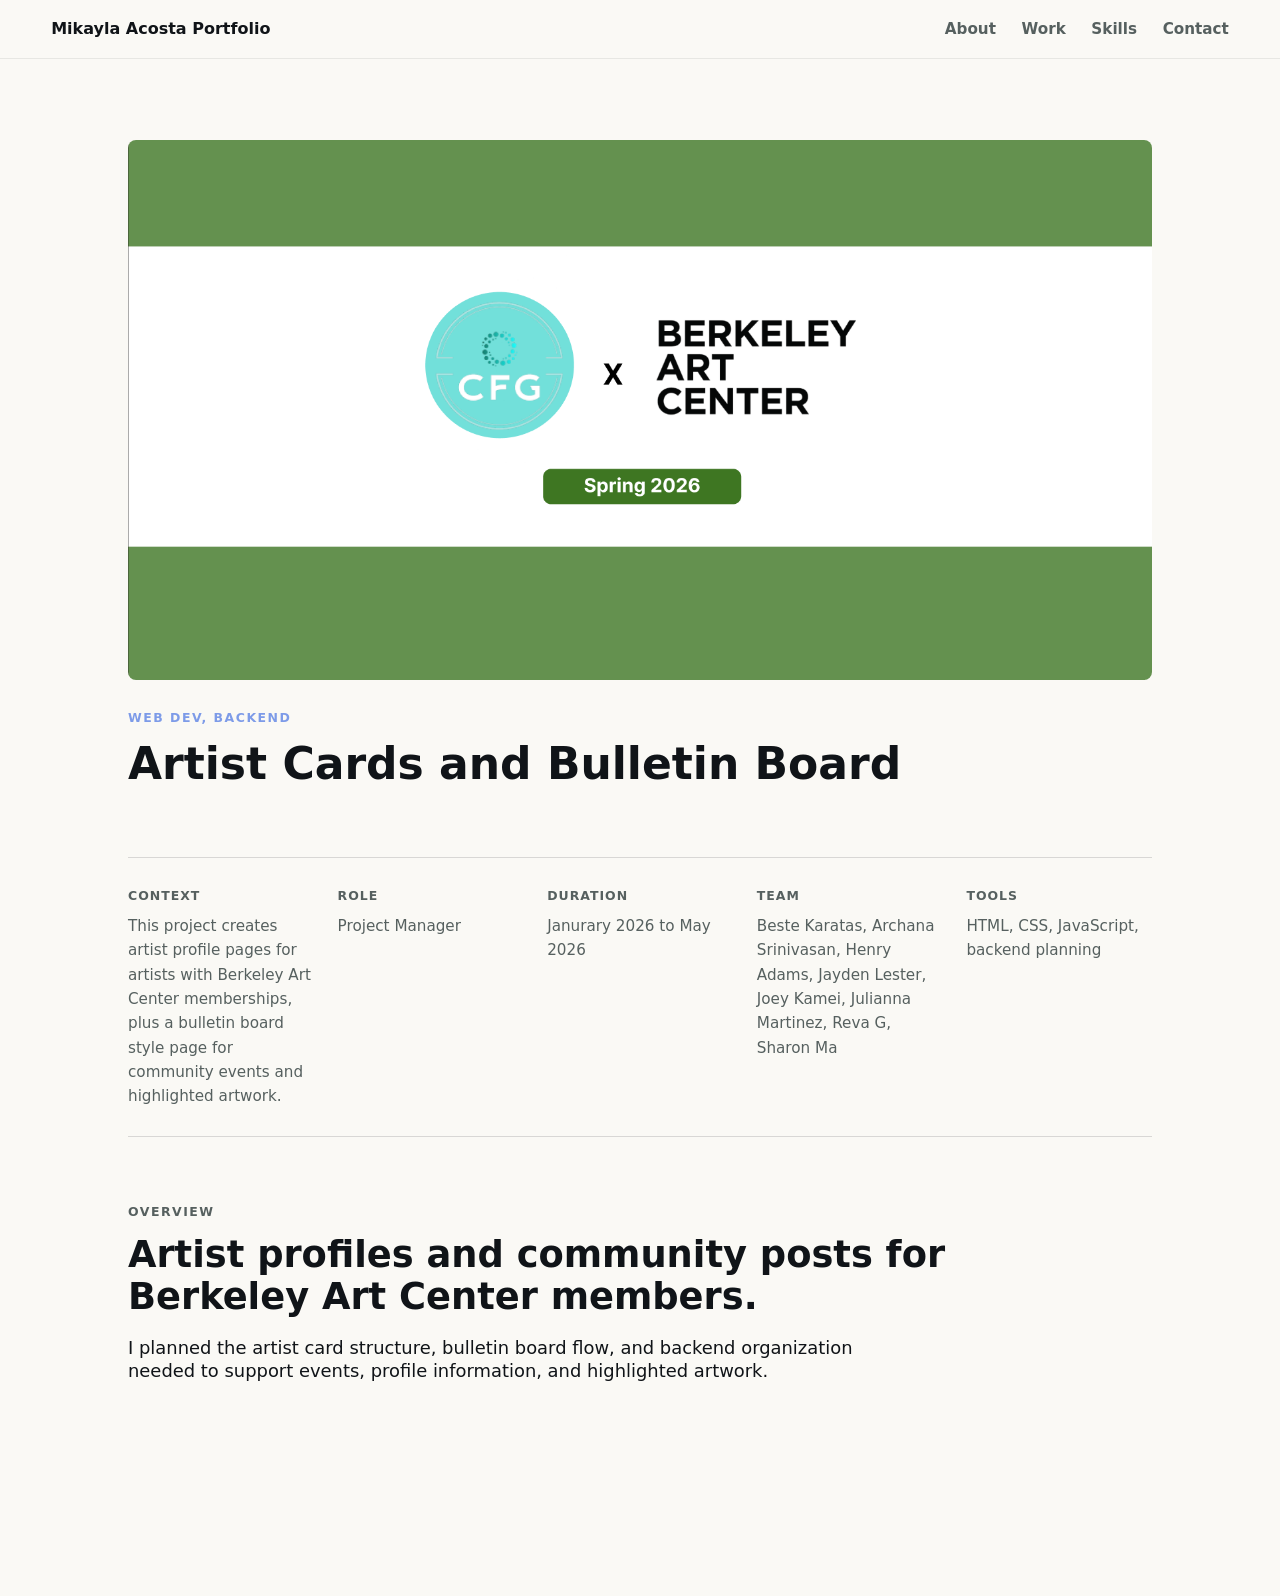
==== projects/community-archive.html @ c9f0ad95 "Update portfolio site content and interactions" ====
<!doctype html>
<html lang="en">
  <head>
    <meta charset="UTF-8" />
    <meta name="viewport" content="width=device-width, initial-scale=1.0" />
    <title>Artist Cards and Bulletin Board | Mikayla Acosta</title>
    <link rel="stylesheet" href="../styles.css" />
  </head>
  <body>
    <header class="site-header" data-header>
      <a class="brand" href="../index.html#top">Mikayla Acosta Portfolio</a>
      <nav class="nav-links" aria-label="Primary navigation">
        <a href="../index.html#about">About</a>
        <a href="../index.html#work">Work</a>
        <a href="../index.html#skills">Skills</a>
        <a href="../index.html#contact">Contact</a>
      </nav>
    </header>

    <main class="case-study-page">
      <section class="case-hero" id="overview">
        <img
          class="case-hero-image"
          src="../assets/berkeley-art-center-cover.png"
          alt="CFG and Berkeley Art Center project cover"
        />
        <p class="eyebrow">Web Dev, Backend</p>
        <h1>Artist Cards and Bulletin Board</h1>
      </section>

      <section class="case-meta" aria-label="Project details">
        <div>
          <p class="case-label">Context</p>
          <p>
            This project creates artist profile pages for artists with Berkeley Art Center
            memberships, plus a bulletin board style page for community events and highlighted
            artwork.
          </p>
        </div>
        <div>
          <p class="case-label">Role</p>
          <p>Project Manager</p>
        </div>
        <div>
          <p class="case-label">Duration</p>
          <p>Janurary 2026 to May 2026</p>
        </div>
        <div>
          <p class="case-label">Team</p>
          <p>
            Beste Karatas, Archana Srinivasan, Henry Adams, Jayden Lester, Joey Kamei, Julianna
            Martinez, Reva G, Sharon Ma
          </p>
        </div>
        <div>
          <p class="case-label">Tools</p>
          <p>HTML, CSS, JavaScript, backend planning</p>
        </div>
      </section>

      <section class="case-section">
        <p class="eyebrow">Overview</p>
        <h2>Artist profiles and community posts for Berkeley Art Center members.</h2>
        <p>
          I planned the artist card structure, bulletin board flow, and backend organization needed
          to support events, profile information, and highlighted artwork.
        </p>
      </section>

      <a class="back-link" href="../index.html#work">Back to projects</a>
    </main>

    <script src="../script.js"></script>
  </body>
</html>
---- styles.css ----
:root {
  --ink: #101418;
  --paper: #faf9f5;
  --white: #ffffff;
  --mist: #e9ece7;
  --teal: #6f8fd8;
  --coral: #7d9be8;
  --mustard: #f4d66d;
  --text-muted: #56605f;
  --media-radius: 8px;
  --shadow: 0 18px 48px rgba(16, 20, 24, 0.16);
}

* {
  box-sizing: border-box;
}

html {
  scroll-behavior: smooth;
}

body {
  margin: 0;
  background: var(--paper);
  color: var(--ink);
  font-family:
    Inter, ui-sans-serif, system-ui, -apple-system, BlinkMacSystemFont, "Segoe UI", sans-serif;
  line-height: 1.6;
}

body.js-motion-enabled .scroll-reveal {
  opacity: 0;
  transform: translateY(34px);
  transition:
    opacity 520ms ease,
    transform 520ms ease;
  will-change: opacity, transform;
}

body.js-motion-enabled .scroll-reveal.is-visible {
  opacity: 1;
  transform: translateY(0);
}

@media (prefers-reduced-motion: reduce) {
  body.js-motion-enabled .scroll-reveal,
  body.js-motion-enabled .scroll-reveal.is-visible {
    opacity: 1;
    transform: none;
    transition: none;
  }
}

img {
  display: block;
  max-width: 100%;
}

a {
  color: inherit;
}

.site-header {
  align-items: center;
  background: rgba(250, 249, 245, 0.9);
  border-bottom: 1px solid rgba(16, 20, 24, 0.08);
  display: flex;
  gap: 24px;
  justify-content: space-between;
  left: 0;
  padding: 16px clamp(18px, 4vw, 56px);
  position: fixed;
  right: 0;
  top: 0;
  transition:
    box-shadow 160ms ease,
    background 160ms ease;
  z-index: 10;
}

.site-header.is-scrolled {
  background: rgba(250, 249, 245, 0.98);
  box-shadow: 0 8px 24px rgba(16, 20, 24, 0.08);
}

.brand {
  font-size: 1rem;
  font-weight: 800;
  letter-spacing: 0;
  text-decoration: none;
}

.nav-links {
  display: flex;
  flex-wrap: wrap;
  gap: clamp(12px, 2vw, 28px);
  justify-content: flex-end;
}

.nav-links a {
  color: var(--text-muted);
  font-size: 0.95rem;
  font-weight: 700;
  text-decoration: none;
}

.nav-links a:hover,
.nav-links a:focus-visible {
  color: var(--teal);
}

.hero {
  align-items: center;
  color: var(--white);
  display: grid;
  min-height: 84vh;
  overflow: hidden;
  padding: 120px clamp(20px, 7vw, 96px) 72px;
  position: relative;
}

.hero-image,
.hero-scrim {
  inset: 0;
  position: absolute;
}

.hero-image {
  height: 100%;
  object-fit: cover;
  width: 100%;
}

.hero-scrim {
  background:
    linear-gradient(90deg, rgba(16, 20, 24, 0.82) 0%, rgba(16, 20, 24, 0.54) 48%, rgba(16, 20, 24, 0.18) 100%),
    rgba(111, 143, 216, 0.2);
}

.hero-content {
  max-width: 760px;
  position: relative;
  z-index: 1;
}

.eyebrow {
  color: var(--coral);
  font-size: 0.78rem;
  font-weight: 800;
  letter-spacing: 0.12em;
  margin: 0 0 12px;
  text-transform: uppercase;
}

.hero .eyebrow {
  color: #d9e5ff;
}

h1,
h2,
h3,
p {
  overflow-wrap: anywhere;
}

h1 {
  font-size: clamp(2.8rem, 8vw, 6.7rem);
  letter-spacing: 0;
  line-height: 0.95;
  margin: 0;
  max-width: 10ch;
}

h2 {
  font-size: clamp(2rem, 5vw, 4.25rem);
  letter-spacing: 0;
  line-height: 1;
  margin: 0;
}

.no-wrap {
  white-space: nowrap;
}

h3 {
  font-size: 1.35rem;
  line-height: 1.15;
  margin: 8px 0 10px;
}

.hero-copy {
  font-size: clamp(1.05rem, 2vw, 1.25rem);
  margin: 24px 0 0;
  max-width: 680px;
}

.hero-actions,
.contact-actions {
  align-items: flex-start;
  display: flex;
  flex-wrap: wrap;
  gap: 12px;
  margin-top: 28px;
}

.button {
  align-items: center;
  border: 2px solid transparent;
  border-radius: 8px;
  cursor: pointer;
  display: inline-flex;
  font: inherit;
  font-weight: 800;
  justify-content: center;
  min-height: 48px;
  padding: 12px 18px;
  text-decoration: none;
  transition:
    transform 160ms ease,
    border-color 160ms ease,
    background 160ms ease;
}

.button:hover,
.button:focus-visible {
  transform: translateY(-2px);
}

.button.primary {
  background: #b8d7ff;
  color: var(--ink);
}

.button.secondary {
  background: transparent;
  border-color: currentColor;
  color: inherit;
}

.band {
  background: var(--ink);
  color: var(--white);
}

.section,
.band {
  padding: clamp(64px, 10vw, 116px) clamp(20px, 5vw, 64px);
}

.section-inner {
  margin: 0 auto;
  max-width: 1180px;
}

.intro {
  padding-bottom: 34px;
  padding-top: 34px;
}

.intro-grid {
  align-items: center;
  display: grid;
  gap: 28px;
  grid-template-columns: 1.2fr 1fr;
}

.intro p {
  font-size: clamp(1.2rem, 2vw, 1.55rem);
  margin: 0;
}

.stat-row {
  display: grid;
  gap: 10px;
  grid-template-columns: repeat(3, minmax(0, 1fr));
}

.stat-row span {
  border-left: 4px solid #b8d7ff;
  color: rgba(255, 255, 255, 0.82);
  padding-left: 12px;
}

.stat-row strong {
  color: var(--white);
  display: block;
  font-size: 1.75rem;
  line-height: 1;
}

.section-heading {
  align-items: end;
  display: grid;
  gap: 24px;
  grid-template-columns: minmax(0, 0.8fr) minmax(0, 1.2fr);
  margin-bottom: clamp(56px, 7vw, 96px);
}

#work {
  padding-top: clamp(32px, 5vw, 64px);
}

#work .section-heading {
  margin-bottom: clamp(64px, 8vw, 110px);
}

.project-groups {
  display: grid;
  gap: clamp(38px, 6vw, 70px);
}

.project-category {
  display: grid;
  gap: 18px;
}

.category-title {
  border-left: 6px solid #b8d7ff;
  color: var(--ink);
  font-size: clamp(1.4rem, 3vw, 2rem);
  margin: 0;
  padding-left: 14px;
}

.project-grid {
  display: grid;
  gap: 22px;
  grid-template-columns: repeat(3, minmax(0, 1fr));
}

.current-project-grid {
  grid-template-columns: repeat(2, minmax(0, 1fr));
  max-width: 780px;
}

.project-card {
  color: inherit;
  display: block;
  min-height: 470px;
  min-width: 0;
  perspective: 1200px;
  text-decoration: none;
}

.project-card-inner {
  display: grid;
  height: 100%;
  min-height: 470px;
  position: relative;
  transform-style: preserve-3d;
  transition: transform 520ms ease;
}

.project-card:hover .project-card-inner,
.project-card:focus-visible .project-card-inner {
  transform: rotateY(180deg);
}

.project-card:focus-visible {
  outline: 3px solid var(--mustard);
  outline-offset: 5px;
}

.project-face {
  backface-visibility: hidden;
  background: var(--white);
  border: 1px solid rgba(16, 20, 24, 0.08);
  border-radius: 8px;
  box-shadow: var(--shadow);
  display: grid;
  inset: 0;
  overflow: hidden;
  position: absolute;
}

.project-front {
  grid-template-rows: 170px 1fr;
}

.project-back {
  align-content: center;
  background: linear-gradient(135deg, #ffffff 0%, #f8fbff 52%, #dcecff 100%);
  color: var(--ink);
  gap: 16px;
  padding: 24px;
  transform: rotateY(180deg);
}

.project-front img {
  height: 100%;
  object-fit: cover;
  width: 100%;
}

.project-front img.redo-card-image {
  object-position: center 34%;
}

.project-front img.berkeley-card-image {
  object-position: center 36%;
}

.project-media-placeholder {
  align-items: center;
  background:
    radial-gradient(circle at 58% 35%, rgba(255, 255, 255, 0.72) 0 32%, transparent 33%),
    linear-gradient(135deg, #edf2ff 0%, #f9fbff 66%, #fff7df 100%);
  color: #697184;
  display: flex;
  font-size: 0.8rem;
  font-weight: 900;
  justify-content: center;
  min-height: 170px;
  padding: 18px;
  text-align: center;
  text-transform: uppercase;
}

.project-body {
  display: flex;
  flex-direction: column;
  padding: 22px;
}

.project-type {
  color: var(--teal);
  font-size: 0.78rem;
  font-weight: 900;
  margin: 0;
  text-transform: uppercase;
}

.project-back .project-type {
  color: #7a86c7;
}

.project-title {
  display: block;
  font-size: 1.35rem;
  font-weight: 900;
  line-height: 1.15;
  margin: 8px 0 10px;
}

.project-summary {
  color: var(--text-muted);
  display: block;
  font-size: 1rem;
  line-height: 1.55;
}

.project-back .project-summary {
  color: #4e575f;
}

.project-hint {
  color: var(--coral);
  display: block;
  font-size: 0.95rem;
  font-weight: 900;
  margin-top: 8px;
}

.split-section {
  background: #edf3ef;
}

.split-section .eyebrow {
  color: #176b6a;
}

.split-grid,
.about-grid,
.contact-grid {
  align-items: center;
  display: grid;
  gap: clamp(30px, 6vw, 80px);
  grid-template-columns: minmax(0, 1fr) minmax(0, 1fr);
}

.split-grid p,
.about-grid p,
.contact-grid p {
  color: var(--text-muted);
  font-size: 1.08rem;
  margin: 22px 0 0;
}

.skill-list {
  display: grid;
  gap: 12px;
  list-style: none;
  margin: 0;
  padding: 0;
}

.skill-list li {
  background: var(--white);
  border-left: 6px solid #176b6a;
  border-radius: 8px;
  font-weight: 800;
  padding: 18px 20px;
}

.about-section {
  background: var(--paper);
}

.about-grid img {
  aspect-ratio: 4 / 5;
  border-radius: 8px;
  box-shadow: var(--shadow);
  height: auto;
  object-fit: cover;
  object-position: 44% center;
  width: 100%;
}

.contact .eyebrow {
  color: #17467b;
}

.project-page {
  padding: 130px clamp(20px, 5vw, 64px) 72px;
}

.case-study-page {
  background: var(--paper);
  padding: 86px clamp(56px, 10vw, 190px) 72px;
}

.project-hero-detail,
.project-detail-grid,
.back-link,
.case-hero,
.case-meta,
.case-section,
.case-callout,
.case-image-section,
.case-slide {
  margin-left: auto;
  margin-right: auto;
  max-width: 1500px;
}

.case-hero {
  padding: clamp(26px, 5vw, 54px) 0 clamp(34px, 6vw, 70px);
}

.case-hero img,
.case-image-section img {
  border-radius: var(--media-radius);
  margin-bottom: 28px;
  width: 100%;
}

.case-hero-image {
  height: min(52vw, 540px);
  max-height: calc(100vh - 260px);
  object-fit: cover;
}

.media-placeholder {
  align-items: center;
  background:
    radial-gradient(circle at 62% 35%, rgba(255, 255, 255, 0.78) 0 28%, transparent 29%),
    linear-gradient(135deg, #edf2ff 0%, #f8faff 68%, #fff7df 100%);
  border: 1px dashed #aab2ca;
  color: #697184;
  display: flex;
  justify-content: center;
  min-height: 280px;
  padding: 28px;
  text-align: center;
}

.media-placeholder span {
  background: rgba(255, 255, 255, 0.72);
  border: 1px solid rgba(16, 20, 24, 0.08);
  border-radius: 8px;
  font-weight: 900;
  padding: 12px 16px;
}

.media-frame {
  align-items: center;
  border-radius: var(--media-radius);
  display: flex;
  justify-content: center;
  margin: 0;
  overflow: hidden;
  padding: 0;
}

.media-frame img,
.media-frame video {
  border-radius: inherit;
  display: block;
  height: auto;
  max-height: 100%;
  object-fit: contain;
  width: 100%;
}

.demo-video-frame {
  padding-bottom: 0;
}

.demo-video-frame video {
  height: auto;
  max-height: 100%;
  object-fit: contain;
  object-position: center top;
  transform: none;
}

.hero-placeholder {
  min-height: clamp(320px, 48vw, 560px);
}

.wide-placeholder {
  min-height: clamp(260px, 36vw, 430px);
}

.small-placeholder {
  min-height: 210px;
}

.case-hero h1 {
  color: var(--ink);
  font-family:
    Inter, ui-sans-serif, system-ui, -apple-system, BlinkMacSystemFont, "Segoe UI", sans-serif;
  font-size: 2.75rem;
  font-weight: 800;
  line-height: 1.08;
  max-width: 900px;
}

.case-meta {
  border-bottom: 1px solid rgba(16, 20, 24, 0.14);
  border-top: 1px solid rgba(16, 20, 24, 0.14);
  display: grid;
  gap: 24px;
  grid-template-columns: repeat(5, minmax(0, 1fr));
  padding: 28px 0;
}

.case-label {
  color: var(--text-muted);
  font-size: 0.78rem;
  font-weight: 900;
  letter-spacing: 0.08em;
  margin: 0 0 8px;
  text-transform: uppercase;
}

.case-meta p:last-child,
.case-section p,
.case-callout h2,
.case-grid p,
.solution-grid p,
.insight-list p {
  color: var(--text-muted);
}

.case-meta p:last-child {
  font-size: 0.95rem;
  margin: 0;
}

.case-section,
.case-callout,
.case-image-section,
.case-slide {
  padding: clamp(34px, 5vw, 70px) 0;
}

.case-section h2,
.case-callout h2,
.case-slide h2 {
  font-family:
    Inter, ui-sans-serif, system-ui, -apple-system, BlinkMacSystemFont, "Segoe UI", sans-serif;
  font-size: 2.3rem;
  font-weight: 800;
  letter-spacing: 0;
  line-height: 1.14;
  max-width: 820px;
}

.case-section > p:not(.eyebrow),
.case-slide p:not(.eyebrow):not(.case-label) {
  color: var(--ink);
  font-size: 1.12rem;
  line-height: 1.3;
  max-width: 760px;
}

.reality-section,
.reality-section h2,
.reality-section p {
  text-align: right;
}

.reality-section h2,
.reality-section > p {
  margin-left: auto;
  margin-right: 0;
}

.project-overview-section,
.project-overview-section h2,
.project-overview-section p {
  text-align: right;
}

.project-overview-section h2,
.project-overview-section > p {
  margin-left: auto;
  margin-right: 0;
}

.case-callout {
  background: #edf3ef;
  margin-top: clamp(54px, 8vw, 96px);
  max-width: none;
  padding: clamp(44px, 7vw, 76px) clamp(20px, 6vw, 92px);
}

.case-callout .case-label,
.case-callout h2 {
  margin-left: auto;
  margin-right: auto;
  max-width: 1100px;
}

.case-slide > .eyebrow,
.case-slide > .case-label,
.split-slide .eyebrow,
.centered-slide .eyebrow,
.media-slide .eyebrow,
.research-slide .eyebrow,
.synthesis-slide .eyebrow,
.takeaway-slide .eyebrow {
  color: #969194;
  font-size: 0.95rem;
  letter-spacing: 0.03em;
  margin-bottom: clamp(20px, 3vw, 44px);
}

.matched-section-label > .eyebrow,
.matched-section-label .prototype-flow-copy > .eyebrow {
  color: #969194;
  font-size: 0.95rem;
  letter-spacing: 0.03em;
  margin-bottom: clamp(20px, 3vw, 44px);
}

.split-slide {
  align-items: center;
  display: grid;
  gap: clamp(28px, 5vw, 78px);
  grid-template-columns: minmax(280px, 0.9fr) minmax(420px, 1.4fr);
  min-height: min(760px, calc(100vh - 88px));
}

.split-slide.image-left {
  grid-template-columns: minmax(420px, 1.35fr) minmax(280px, 0.95fr);
}

.project-scope-slide {
  align-items: center;
}

.company-background-slide {
  align-items: start;
}

.company-background-slide .slide-copy,
.company-background-slide .zocdoc-background-media {
  align-self: start;
}

.zocdoc-background-media {
  margin: 0;
  width: 100%;
}

.zocdoc-background-media img {
  border-radius: var(--media-radius);
  display: block;
  width: 100%;
}

.scope-image-stack {
  display: grid;
  gap: clamp(14px, 2vw, 22px);
  width: 100%;
}

.scope-image-stack img {
  border-radius: var(--media-radius);
  box-shadow: 0 14px 34px rgba(16, 20, 24, 0.08);
  display: block;
  width: 100%;
}

.why-students-section {
  min-height: min(680px, calc(100vh - 88px));
}

.why-students-section .eyebrow {
  margin-bottom: clamp(10px, 1.5vw, 16px);
}

.why-students-section h2 {
  font-size: clamp(2.3rem, 5vw, 4rem);
  max-width: none;
}

.why-grid {
  display: grid;
  gap: clamp(54px, 8vw, 112px) clamp(48px, 8vw, 126px);
  grid-template-columns: repeat(2, minmax(0, 1fr));
  margin-top: clamp(44px, 7vw, 88px);
}

.why-grid article {
  padding-left: 34px;
  position: relative;
}

.why-grid article::before {
  background: #ffe865;
  border-radius: 3px;
  content: "";
  height: 16px;
  left: 0;
  position: absolute;
  top: 4px;
  width: 16px;
}

.why-grid h3 {
  font-size: clamp(1.35rem, 2.4vw, 2rem);
  line-height: 1.1;
  margin: 0 0 8px;
}

.why-grid p {
  color: var(--ink);
  font-size: clamp(1rem, 1.6vw, 1.25rem);
  line-height: 1.32;
  margin: 0;
}

.approach-section {
  min-height: min(600px, calc(100vh - 88px));
}

.approach-section .eyebrow {
  margin-bottom: clamp(10px, 1.5vw, 16px);
}

.approach-section h2 {
  font-size: clamp(2.3rem, 5vw, 4rem);
  max-width: none;
}

.user-interviews-slide {
  align-items: center;
}

.affinity-mapping-slide {
  align-items: center;
  display: grid;
  gap: clamp(28px, 5vw, 64px);
  grid-template-columns: minmax(420px, 1.35fr) minmax(280px, 0.95fr);
  min-height: auto;
}

.affinity-mapping-slide .slide-copy {
  max-width: none;
  padding-top: 0;
  text-align: left;
}

.affinity-mapping-slide .slide-copy .eyebrow {
  color: #969194;
  font-size: 0.95rem;
  letter-spacing: 0.03em;
  margin-bottom: clamp(18px, 2.8vw, 36px);
}

.affinity-mapping-slide .slide-copy h2 {
  margin-bottom: clamp(18px, 2.5vw, 32px);
}

.affinity-caption {
  color: var(--ink);
  font-size: clamp(1.05rem, 1.9vw, 1.45rem);
  line-height: 1.38;
  margin: 0;
  max-width: 32rem;
  text-align: left;
}

.case-bullets {
  color: var(--ink);
  font-size: clamp(1rem, 1.8vw, 1.22rem);
  line-height: 1.35;
  margin: 12px 0 0;
  padding-left: 22px;
}

.interview-notes-media,
.affinity-map-media {
  margin: 0;
  width: 100%;
}

.interview-notes-media img,
.affinity-map-media img {
  border-radius: var(--media-radius);
  box-shadow: 0 18px 46px rgba(16, 20, 24, 0.08);
  display: block;
  width: 100%;
}

.journey-map-caption {
  color: var(--muted);
  font-size: clamp(0.95rem, 1.35vw, 1.08rem);
  line-height: 1.45;
  margin: clamp(16px, 2.4vw, 28px) 0 0;
  max-width: 34rem;
  text-align: left;
}

.journey-map-slide {
  align-items: center;
}

.journey-map-media {
  margin: 0;
  width: 100%;
}

.journey-map-media img {
  border-radius: var(--media-radius);
  display: block;
  width: 100%;
}

.initial-takeaways-section {
  align-content: center;
  min-height: min(760px, calc(100vh - 88px));
}

.initial-takeaways-section .eyebrow {
  margin-bottom: clamp(10px, 1.6vw, 18px);
}

.initial-takeaways-section h2 {
  font-size: clamp(2.3rem, 5vw, 4rem);
  margin-bottom: clamp(36px, 6vw, 72px);
}

.numbered-takeaway-grid {
  display: grid;
  gap: 0;
  grid-template-columns: repeat(3, minmax(0, 1fr));
  width: 100%;
}

.numbered-takeaway-grid article {
  display: grid;
  gap: clamp(12px, 1.6vw, 18px);
  padding: clamp(20px, 3vw, 36px) clamp(22px, 4vw, 50px);
  position: relative;
}

.numbered-takeaway-grid article::before {
  background: #ffe865;
  content: "";
  height: 100%;
  left: 0;
  position: absolute;
  top: 0;
  width: 3px;
}

.numbered-takeaway-grid article:last-child::after {
  background: #ffe865;
  content: "";
  height: 100%;
  position: absolute;
  right: 0;
  top: 0;
  width: 3px;
}

.takeaway-number {
  color: var(--ink);
  font-size: clamp(3.8rem, 8vw, 7rem);
  font-weight: 800;
  line-height: 1;
  margin: 0;
}

.numbered-takeaway-grid h3 {
  font-size: clamp(1.25rem, 2.2vw, 2rem);
  line-height: 1.12;
  margin: 0;
}

.numbered-takeaway-grid article > p:not(.takeaway-number) {
  color: var(--muted);
  font-size: clamp(1rem, 1.45vw, 1.22rem);
  line-height: 1.35;
  margin: 0;
}

.initial-takeaways-section .takeaway-note {
  color: var(--ink);
  display: block;
  font-size: clamp(1.12rem, 1.7vw, 1.34rem);
  justify-self: center;
  line-height: 1.95;
  margin: clamp(44px, 7vw, 82px) auto 0;
  max-width: 1440px;
  text-align: center;
  width: min(100%, 1440px);
}

.approach-timeline {
  display: grid;
  grid-template-columns: repeat(4, minmax(0, 1fr));
  margin-top: clamp(36px, 7vw, 88px);
  position: relative;
}

.approach-timeline::before {
  background: #ffe865;
  content: "";
  height: 4px;
  left: 0;
  position: absolute;
  right: 0;
  top: 50%;
  transform: translateY(-50%);
}

.timeline-item {
  display: grid;
  grid-template-rows: minmax(0, 1fr) minmax(0, 1fr);
  min-height: clamp(340px, 34vw, 430px);
  padding: 0 clamp(16px, 2vw, 30px);
  position: relative;
}

.timeline-item::before {
  background: #c8d8d2;
  border-radius: 50%;
  content: "";
  height: 14px;
  left: clamp(16px, 2vw, 30px);
  position: absolute;
  top: 50%;
  transform: translateY(-50%);
  width: 14px;
  z-index: 1;
}

.timeline-item::after {
  background: #c8d8d2;
  content: "";
  height: 56px;
  left: calc(clamp(16px, 2vw, 30px) + 6px);
  position: absolute;
  width: 2px;
}

.timeline-top::after {
  bottom: 50%;
}

.timeline-bottom::after {
  top: 50%;
}

.timeline-item h3 {
  color: var(--ink);
  font-size: clamp(1rem, 1.6vw, 1.32rem);
  font-weight: 800;
  letter-spacing: 0.01em;
  line-height: 1.16;
  margin: 0;
}

.timeline-item p {
  color: var(--ink);
  font-size: clamp(0.98rem, 1.5vw, 1.18rem);
  line-height: 1.32;
  margin: 0;
}

.timeline-top p {
  align-self: end;
  grid-row: 1;
  margin-bottom: 62px;
}

.timeline-top h3 {
  align-self: start;
  grid-row: 2;
  margin-top: 34px;
}

.timeline-bottom h3 {
  align-self: end;
  grid-row: 1;
  margin-bottom: 34px;
}

.timeline-bottom p {
  align-self: start;
  grid-row: 2;
  margin-top: 62px;
}

.solution-slide {
  align-content: center;
  align-items: start;
}

.solution-slide > .eyebrow {
  grid-column: 1 / -1;
  margin-bottom: 0;
}

.solution-slide .slide-copy {
  align-self: center;
}

.components-slide {
  align-content: center;
  align-items: start;
}

.components-slide > .eyebrow {
  grid-column: 1 / -1;
  margin-bottom: 0;
}

.components-slide .slide-copy,
.components-slide .slide-media {
  align-self: center;
}

.ideation-slide {
  align-content: center;
  align-items: start;
}

.ideation-slide > .eyebrow {
  grid-column: 1 / -1;
  margin-bottom: 0;
}

.ideation-slide .slide-copy,
.ideation-slide .slide-media {
  align-self: center;
}

.core-flow-slide {
  min-height: min(760px, calc(100vh - 88px));
}

.core-flow-grid {
  align-items: center;
  display: grid;
  gap: clamp(34px, 5vw, 86px);
  grid-template-columns: minmax(460px, 1.35fr) minmax(340px, 0.95fr);
}

.core-flow-grid.text-first {
  grid-template-columns: minmax(340px, 0.95fr) minmax(460px, 1.35fr);
}

.flow-media {
  min-height: min(600px, 62vh);
}

.slide-copy {
  max-width: 640px;
}

.slide-copy p {
  margin: 20px 0 0;
}

.align-right {
  justify-self: end;
  text-align: right;
}

.slide-media {
  min-height: min(560px, 56vh);
  width: 100%;
}

.narrow-media {
  max-width: 720px;
}

.centered-slide {
  display: grid;
  justify-items: center;
  min-height: min(760px, calc(100vh - 88px));
  text-align: center;
}

.centered-slide h2 {
  margin-bottom: clamp(24px, 4vw, 48px);
  max-width: 1180px;
}

.prototyping-slide > .eyebrow {
  justify-self: start;
  text-align: left;
}

.hmw-slide {
  align-content: center;
  display: grid;
  min-height: min(520px, calc(100vh - 88px));
  text-align: center;
}

.hmw-slide .eyebrow {
  justify-self: start;
  text-align: left;
}

.hmw-slide h2 {
  justify-self: center;
  max-width: 1120px;
}

.full-slide-media {
  min-height: min(590px, 62vh);
  width: min(1200px, 100%);
}

.study-session-media {
  aspect-ratio: 16 / 9;
  min-height: 0;
  width: min(980px, 100%);
}

.media-slide {
  min-height: min(680px, calc(100vh - 88px));
}

.media-slide h2 {
  margin-left: auto;
  margin-right: auto;
  max-width: 980px;
  text-align: center;
}

.component-row .media-placeholder {
  min-height: min(420px, 46vh);
}

.component-image-frame {
  min-height: min(420px, 46vh);
}

.component-image-frame img {
  height: 100%;
  object-fit: contain;
}

.research-slide,
.synthesis-slide {
  align-content: center;
  display: grid;
  min-height: min(700px, calc(100vh - 88px));
}

.research-slide h2,
.synthesis-slide h2 {
  margin-left: auto;
  margin-right: auto;
  max-width: 980px;
  text-align: center;
}

.synthesis-slide {
  gap: clamp(10px, 1.6vw, 18px);
}

.synthesis-slide h2 {
  margin-bottom: 0;
}

.synthesis-image-frame {
  justify-self: center;
  max-height: min(320px, 34vh);
  width: min(1220px, 100%);
}

.synthesis-image-frame img {
  height: 100%;
  object-fit: contain;
}

.case-grid,
.method-grid,
.solution-grid,
.media-row,
.takeaway-grid {
  display: grid;
  gap: 18px;
  grid-template-columns: repeat(2, minmax(0, 1fr));
  margin-top: 30px;
}

.solution-grid {
  grid-template-columns: repeat(3, minmax(0, 1fr));
}

.media-row {
  grid-template-columns: repeat(auto-fit, minmax(220px, 1fr));
}

.persona-row {
  gap: clamp(28px, 5vw, 56px);
  grid-template-columns: 1fr;
  margin-left: auto;
  margin-right: auto;
  max-width: 920px;
}

.persona-figure {
  margin: 0;
}

.persona-figure img {
  border-radius: var(--media-radius);
  display: block;
  width: 100%;
}

.persona-figure .media-placeholder {
  min-height: clamp(260px, 36vw, 430px);
  width: 100%;
}

.persona-figure figcaption {
  color: var(--text-muted);
  font-size: 0.95rem;
  font-weight: 700;
  margin-top: 14px;
  text-align: center;
}

.lofi-prototype-row {
  gap: clamp(18px, 3vw, 30px);
  grid-template-columns: repeat(3, minmax(0, 1fr));
}

.prototype-figure {
  margin: 0;
}

.prototype-figure img {
  border-radius: var(--media-radius);
  box-shadow: 0 18px 46px rgba(16, 20, 24, 0.08);
  display: block;
  width: 100%;
}

.prototype-flow-row {
  gap: clamp(18px, 3vw, 30px);
  grid-template-columns: repeat(2, minmax(0, 1fr));
}

.prototype-video-figure {
  margin: 0;
}

.prototype-video-figure video {
  border-radius: var(--media-radius);
  box-shadow: 0 18px 46px rgba(16, 20, 24, 0.08);
  display: block;
  width: 100%;
}

.prototype-flow-top {
  align-items: start;
  display: grid;
  gap: clamp(24px, 4vw, 42px);
  grid-template-columns: minmax(0, 1.05fr) minmax(340px, 0.95fr);
  margin-bottom: clamp(28px, 4vw, 40px);
}

.prototype-flow-copy {
  max-width: none;
}

.prototype-flow-copy h2 {
  max-width: 16ch;
}

.prototype-flow-copy p {
  max-width: 34rem;
}

.prototype-video-feature {
  align-self: start;
  width: 100%;
}

.team-section .eyebrow {
  margin-bottom: 6px;
}

.team-section {
  padding-top: clamp(14px, 2vw, 28px);
}

.team-section h2 {
  margin-top: 0;
}

.team-photo-row {
  align-items: center;
  grid-template-columns: repeat(2, minmax(260px, 1fr));
  justify-content: center;
  margin-left: auto;
  margin-right: auto;
  max-width: 1320px;
}

.team-photo {
  border-radius: var(--media-radius);
  margin: 0;
  overflow: hidden;
}

.team-photo img {
  border-radius: inherit;
  display: block;
  height: clamp(280px, 34vw, 460px);
  object-fit: cover;
  object-position: center;
  width: 100%;
}

.method-grid,
.takeaway-grid {
  grid-template-columns: repeat(3, minmax(0, 1fr));
}

.numbered-list {
  color: var(--ink);
  display: grid;
  gap: clamp(18px, 3vw, 32px);
  font-size: 1.45rem;
  list-style-position: inside;
  line-height: 1.22;
  margin: clamp(28px, 5vw, 62px) auto 0;
  max-width: 980px;
  padding-left: 0;
  text-align: center;
}

.case-grid article,
.method-grid article,
.solution-grid article,
.takeaway-grid article,
.insight-list p {
  background: transparent;
  border: 0;
  border-radius: 0;
  padding: 0;
}

.case-grid h3,
.method-grid h3,
.solution-grid h3,
.takeaway-grid h3 {
  font-size: 1.35rem;
  line-height: 1.1;
  margin-top: 0;
}

.method-grid {
  gap: clamp(32px, 5vw, 76px);
}

.method-grid p,
.takeaway-grid p {
  color: var(--ink);
  font-size: 1rem;
  line-height: 1.25;
  margin: 8px 0 0;
  max-width: none;
}

.takeaway-grid ul {
  color: var(--ink);
  display: grid;
  font-size: 1rem;
  gap: 8px;
  line-height: 1.25;
  margin: 10px 0 0;
  max-width: none;
  padding-left: 1.1em;
}

.takeaway-grid li {
  padding-left: 0.2em;
}

.insight-list {
  display: grid;
  gap: clamp(10px, 1.6vw, 18px);
  margin: 0 auto;
  max-width: 1180px;
  text-align: center;
}

.insight-list p {
  border-left: 0;
  color: var(--ink);
  font-size: 1.12rem;
  line-height: 1.25;
  margin: 0 auto;
  max-width: 1080px;
}

.media-slide .media-row .media-placeholder {
  min-height: min(420px, 45vh);
}

.takeaway-slide {
  padding-bottom: clamp(20px, 3vw, 42px);
}

.takeaway-grid {
  grid-template-columns: 1fr;
}

.takeaway-grid article + article {
  margin-top: clamp(18px, 3vw, 38px);
}

.project-hero-detail {
  padding: clamp(40px, 8vw, 92px) 0;
}

.project-hero-detail h1 {
  color: var(--ink);
  max-width: 12ch;
}

.project-hero-detail p {
  color: var(--text-muted);
  font-size: clamp(1.1rem, 2vw, 1.35rem);
  margin: 24px 0 0;
  max-width: 760px;
}

.project-detail-grid {
  display: grid;
  gap: 24px;
  grid-template-columns: repeat(2, minmax(0, 1fr));
}

.project-detail-grid div {
  background: var(--white);
  border: 1px solid rgba(16, 20, 24, 0.08);
  border-radius: 8px;
  padding: clamp(24px, 4vw, 42px);
}

.project-detail-grid h2 {
  font-size: clamp(1.7rem, 3vw, 2.4rem);
}

.project-detail-grid p {
  color: var(--text-muted);
  margin-bottom: 0;
}

.back-link {
  color: var(--coral);
  display: block;
  font-weight: 900;
  margin-top: 34px;
  text-decoration-thickness: 2px;
  text-underline-offset: 4px;
}

.contact.band {
  background: #dcecff;
  border-top: solid var(--paper);
  border-top-width: clamp(42px, 6vw, 76px);
  color: var(--ink);
}

.contact .button.primary {
  background: #17467b;
  color: var(--white);
}

.contact .button.secondary {
  border-color: #17467b;
  color: #17467b;
}

.contact-grid p {
  color: #3c4b5f;
}

.contact-action-row {
  display: flex;
  flex-basis: 100%;
  flex-wrap: wrap;
  gap: 12px;
}

.copy-status {
  flex-basis: 100%;
  font-size: 0.95rem;
  margin: 0;
  min-height: 1.5em;
}

.contact-link-actions {
  display: flex;
  flex-basis: 100%;
  flex-wrap: wrap;
  gap: 12px;
}

.site-footer {
  align-items: center;
  background: var(--paper);
  display: flex;
  gap: 16px;
  justify-content: space-between;
  padding: 24px clamp(20px, 5vw, 64px);
}

.site-footer p {
  margin: 0;
}

.site-footer a {
  color: var(--teal);
  font-weight: 900;
  text-decoration-thickness: 2px;
  text-underline-offset: 4px;
}

@media (max-width: 860px) {
  .site-header {
    align-items: flex-start;
    flex-direction: column;
    gap: 10px;
  }

  .hero {
    min-height: 82vh;
    padding-top: 150px;
  }

  h1 {
    max-width: 11ch;
  }

  .intro-grid,
  .section-heading,
  .project-grid,
  .split-grid,
  .about-grid,
  .contact-grid {
    grid-template-columns: 1fr;
  }

  .stat-row {
    grid-template-columns: 1fr;
  }

  .project-grid,
  .current-project-grid {
    grid-template-columns: repeat(2, minmax(0, 1fr));
    max-width: none;
  }

  .project-detail-grid {
    grid-template-columns: 1fr;
  }

  .case-meta,
  .case-grid,
  .method-grid,
  .why-grid,
  .approach-timeline,
  .prototype-flow-top,
  .solution-grid,
  .media-row,
  .takeaway-grid {
    grid-template-columns: 1fr;
  }

  .approach-timeline {
    gap: 28px;
    margin-top: 42px;
  }

  .approach-timeline::before {
    bottom: 0;
    height: auto;
    left: 7px;
    right: auto;
    top: 0;
    transform: none;
    width: 4px;
  }

  .timeline-item,
  .timeline-top,
  .timeline-bottom {
    align-content: start;
    gap: 8px;
    min-height: auto;
    padding: 0 0 0 34px;
  }

  .timeline-item::before {
    left: 0;
    top: 6px;
    transform: none;
  }

  .timeline-item::after {
    display: none;
  }

  .split-slide,
  .split-slide.image-left,
  .affinity-mapping-slide,
  .core-flow-grid,
  .core-flow-grid.text-first {
    grid-template-columns: 1fr;
    min-height: auto;
  }

  .case-study-page {
    padding-left: clamp(28px, 8vw, 64px);
    padding-right: clamp(28px, 8vw, 64px);
  }

  .align-right {
    justify-self: start;
    text-align: left;
  }

  .case-hero h1,
  .case-section h2,
  .case-callout h2,
  .case-slide h2 {
    font-size: 1.8rem;
  }

  .case-section > p:not(.eyebrow),
  .case-slide p:not(.eyebrow):not(.case-label),
  .method-grid p,
  .takeaway-grid p {
    font-size: 0.98rem;
  }

  .numbered-list,
  .insight-list p {
    font-size: 1.1rem;
  }

  .slide-media,
  .full-slide-media {
    min-height: 320px;
  }
}

@media (max-width: 520px) {
  .nav-links {
    justify-content: flex-start;
  }

  .hero {
    min-height: 86vh;
  }

  h1 {
    font-size: 2.7rem;
  }

  .button {
    width: 100%;
  }

  .project-grid,
  .current-project-grid {
    grid-template-columns: 1fr;
  }

  .site-footer {
    align-items: flex-start;
    flex-direction: column;
  }
}
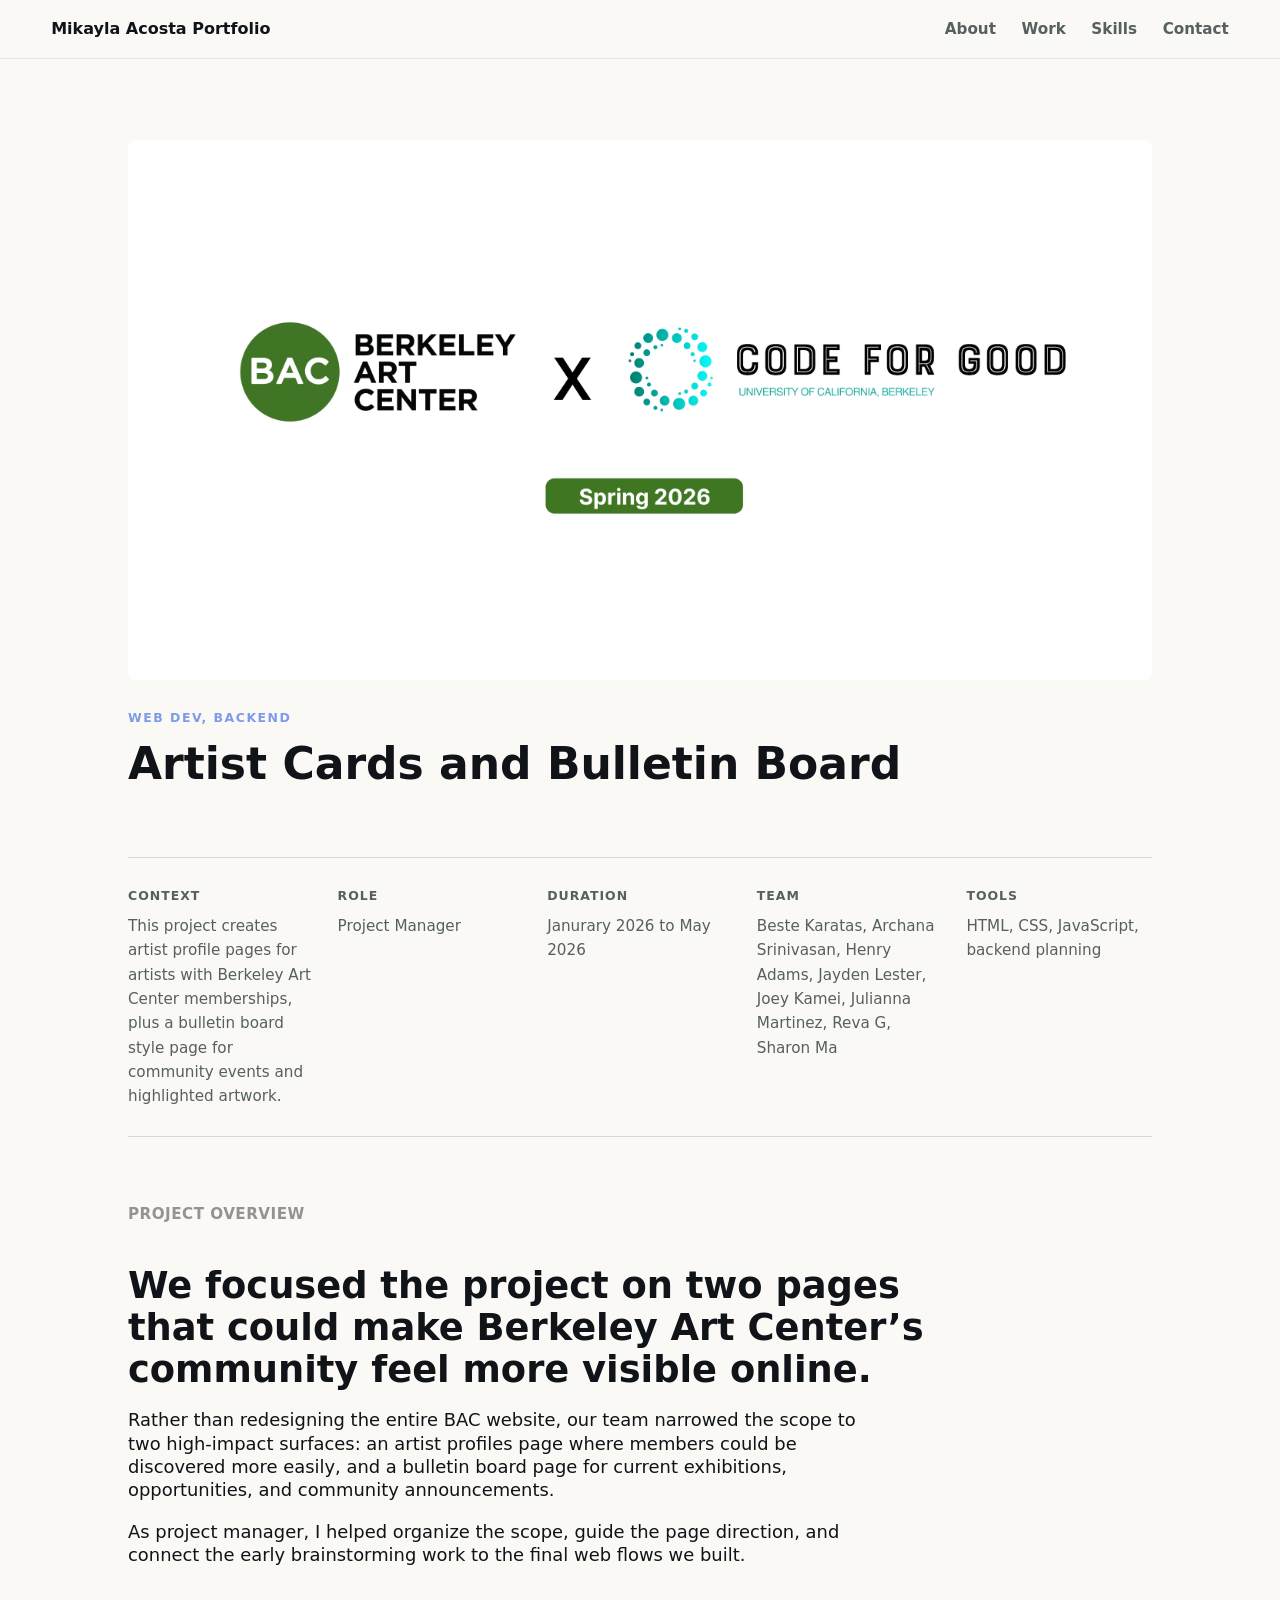
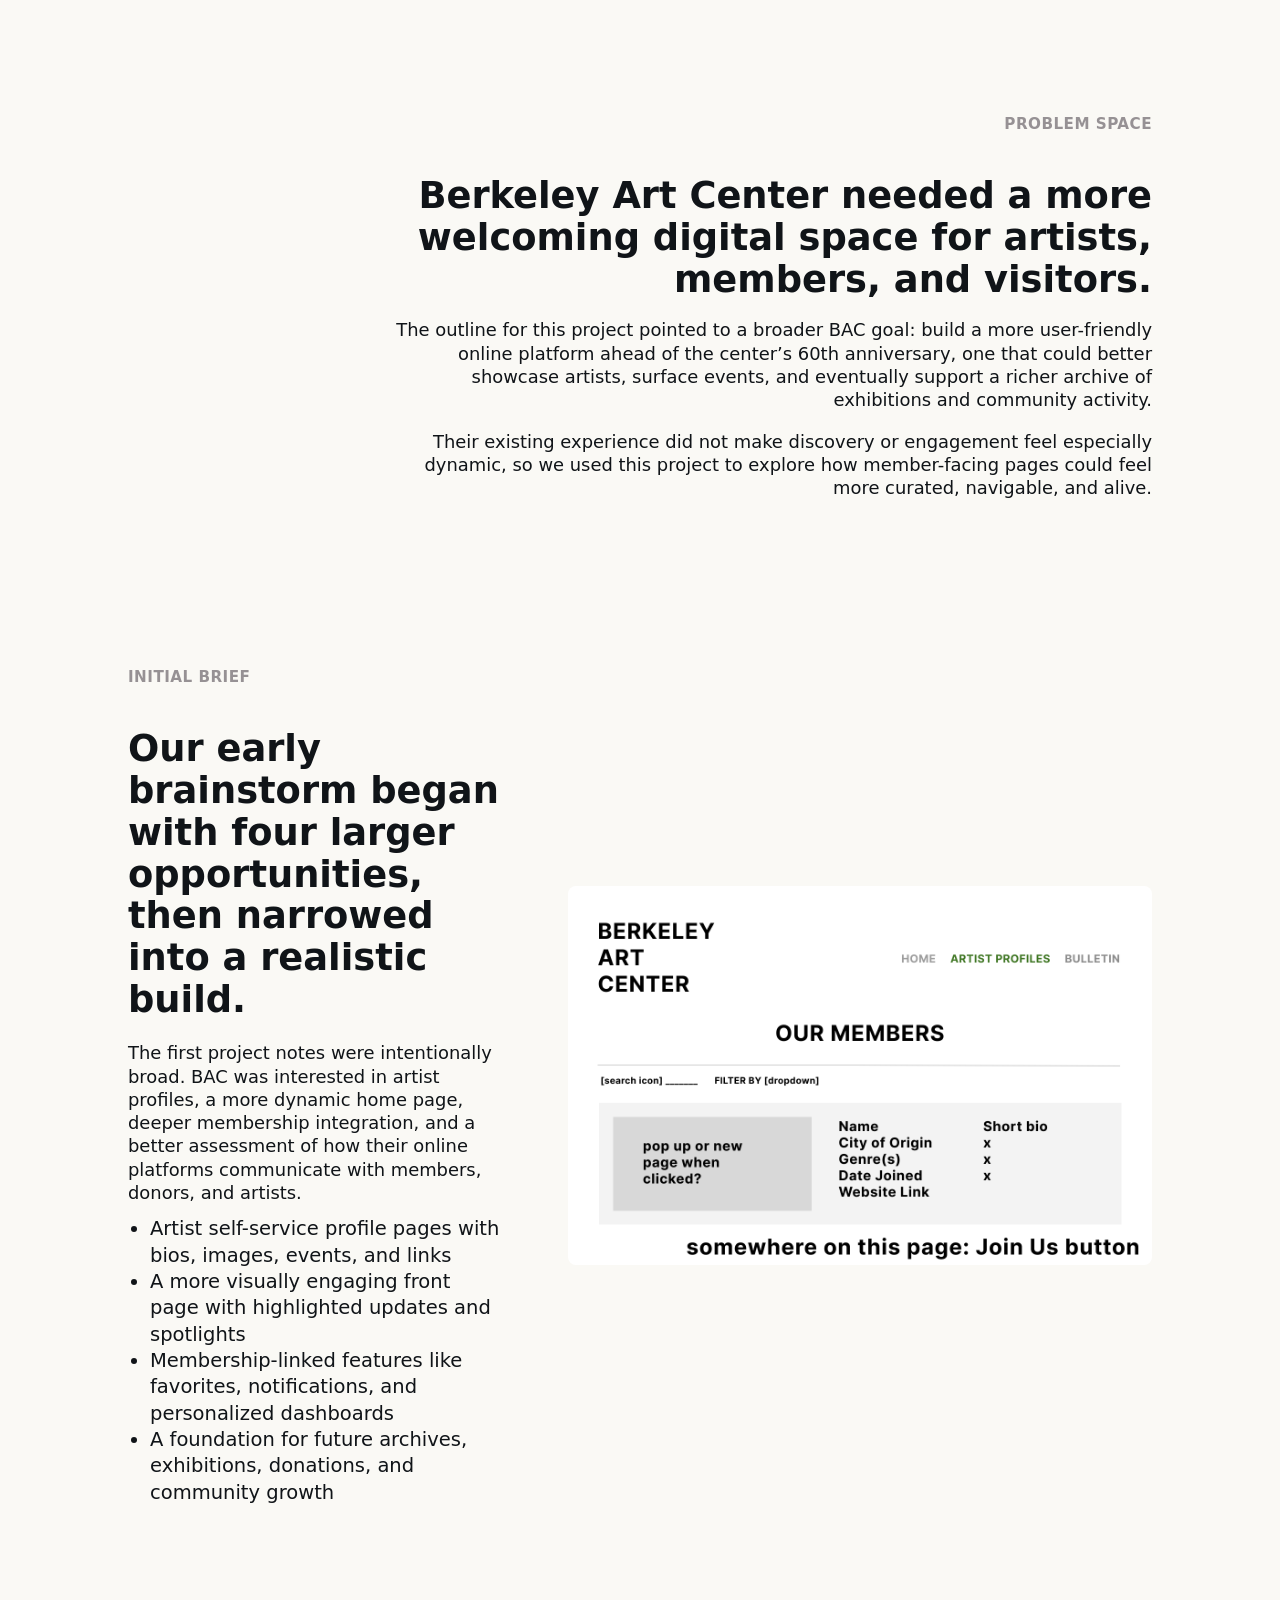
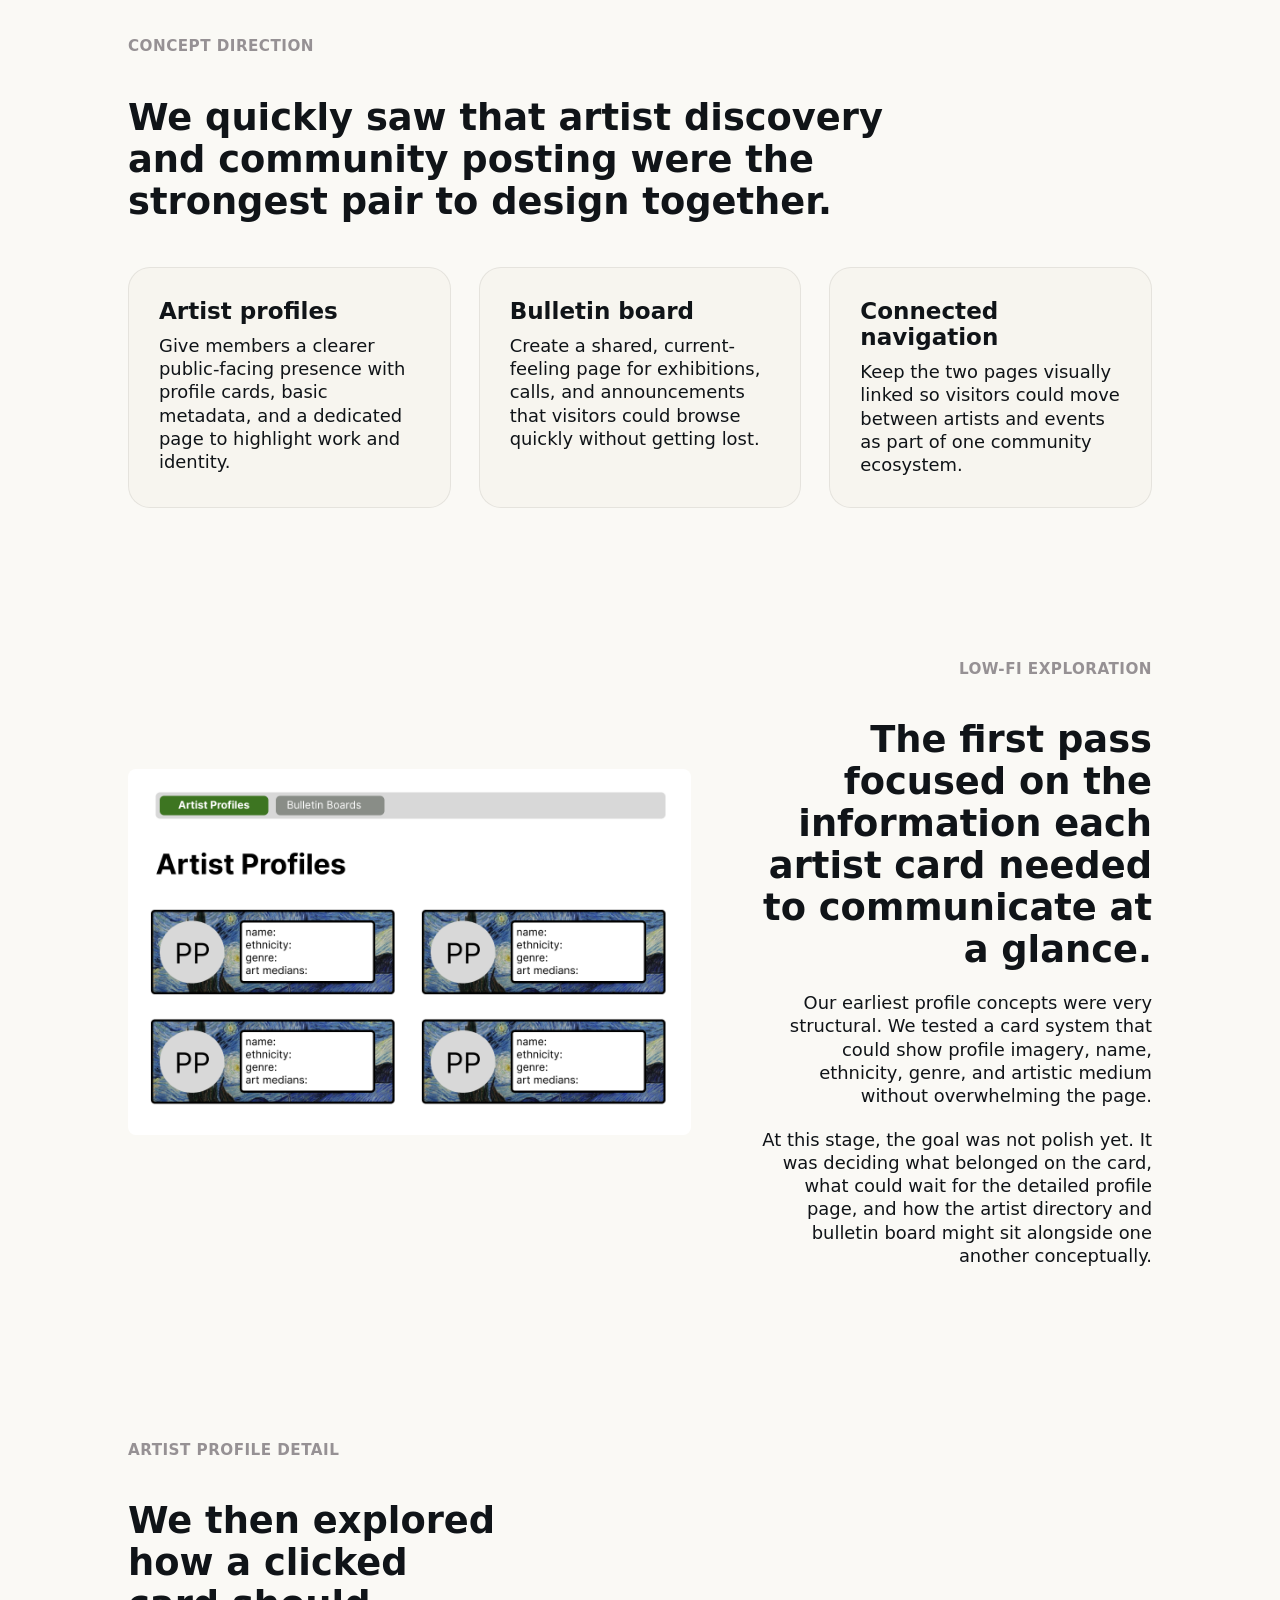
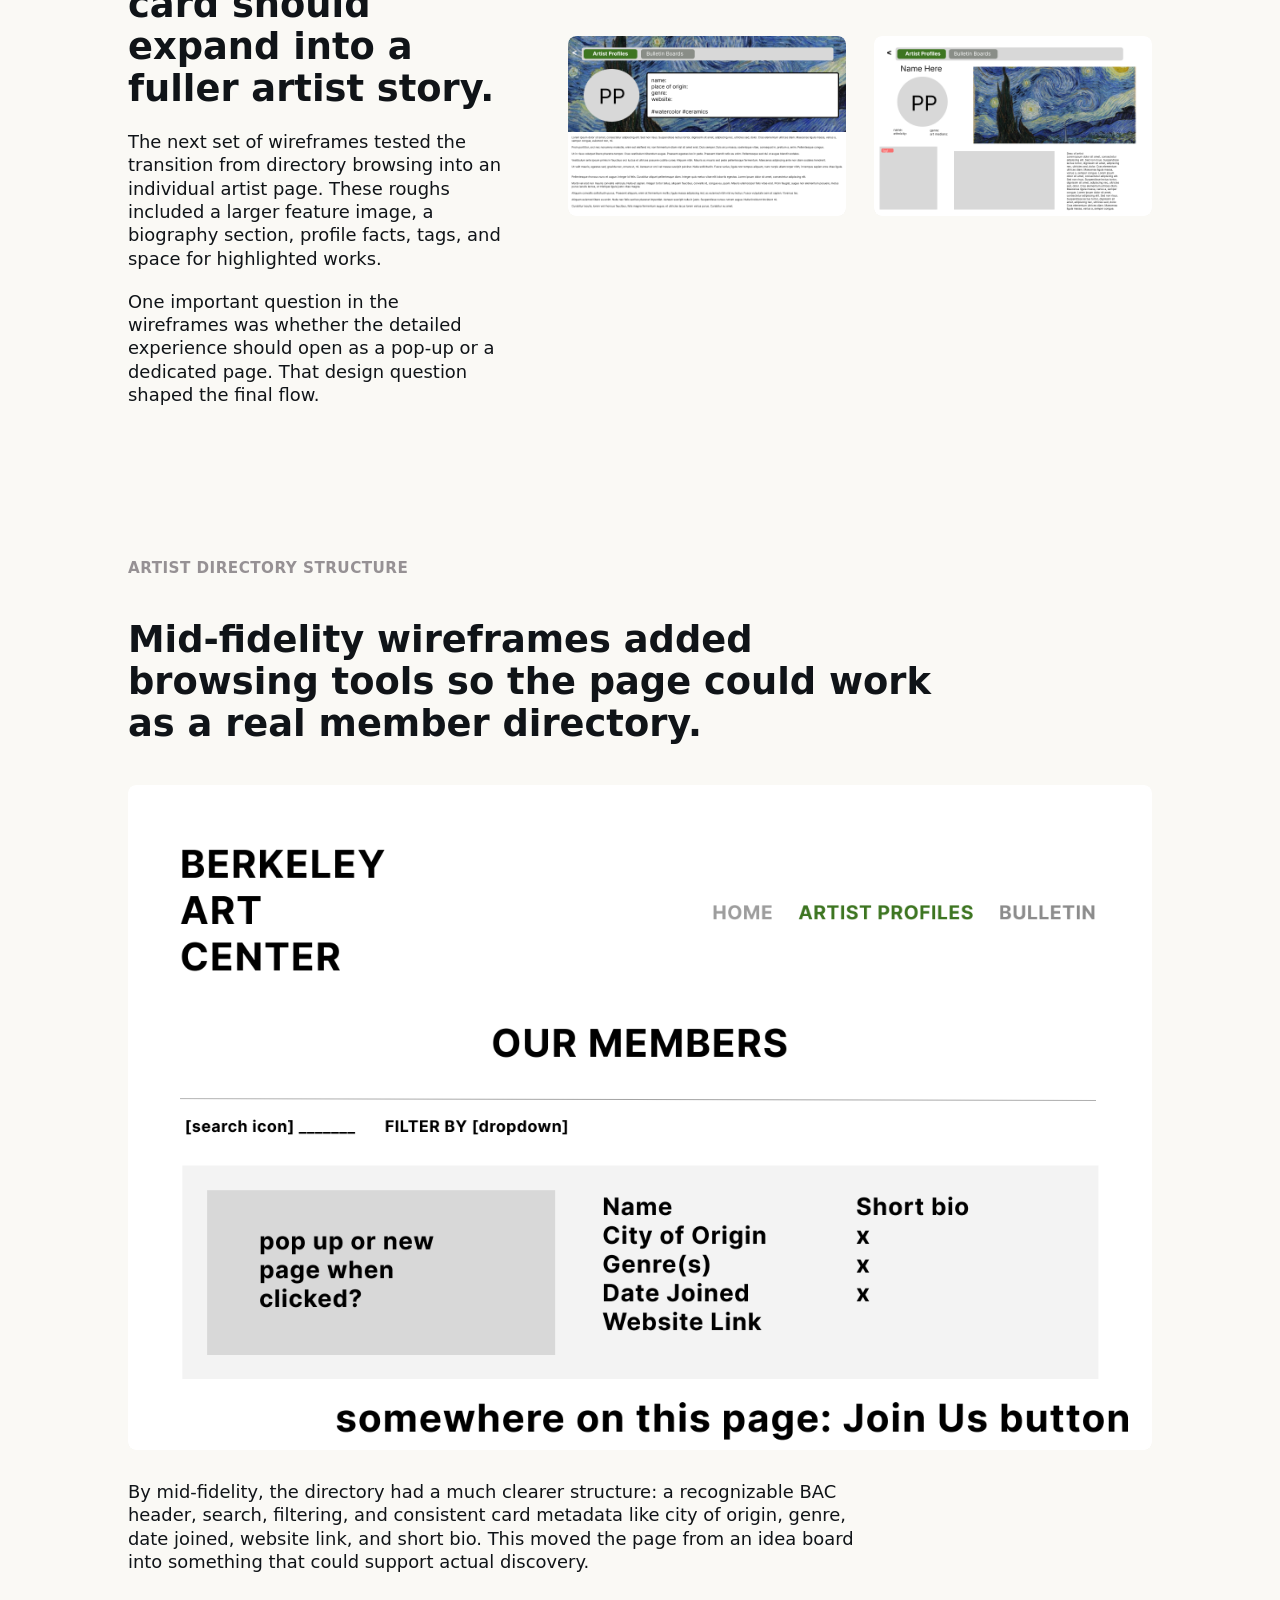
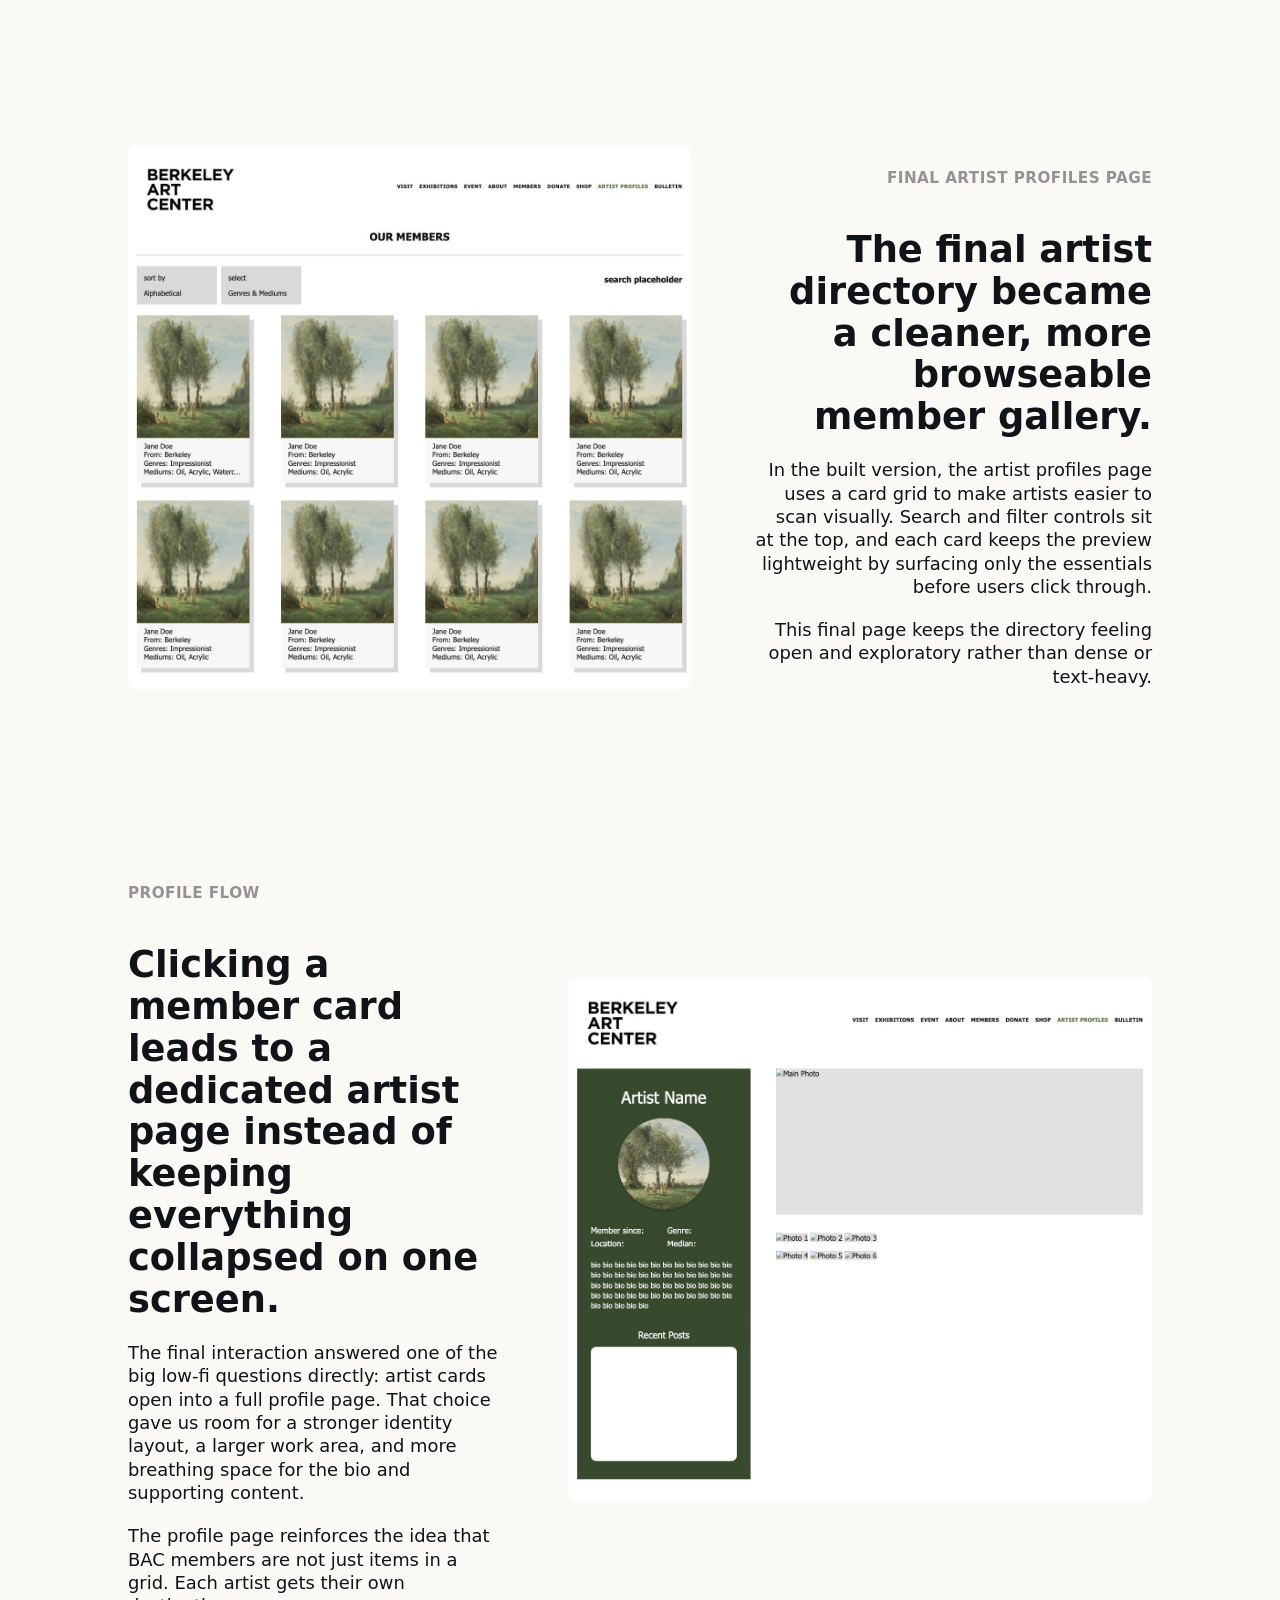
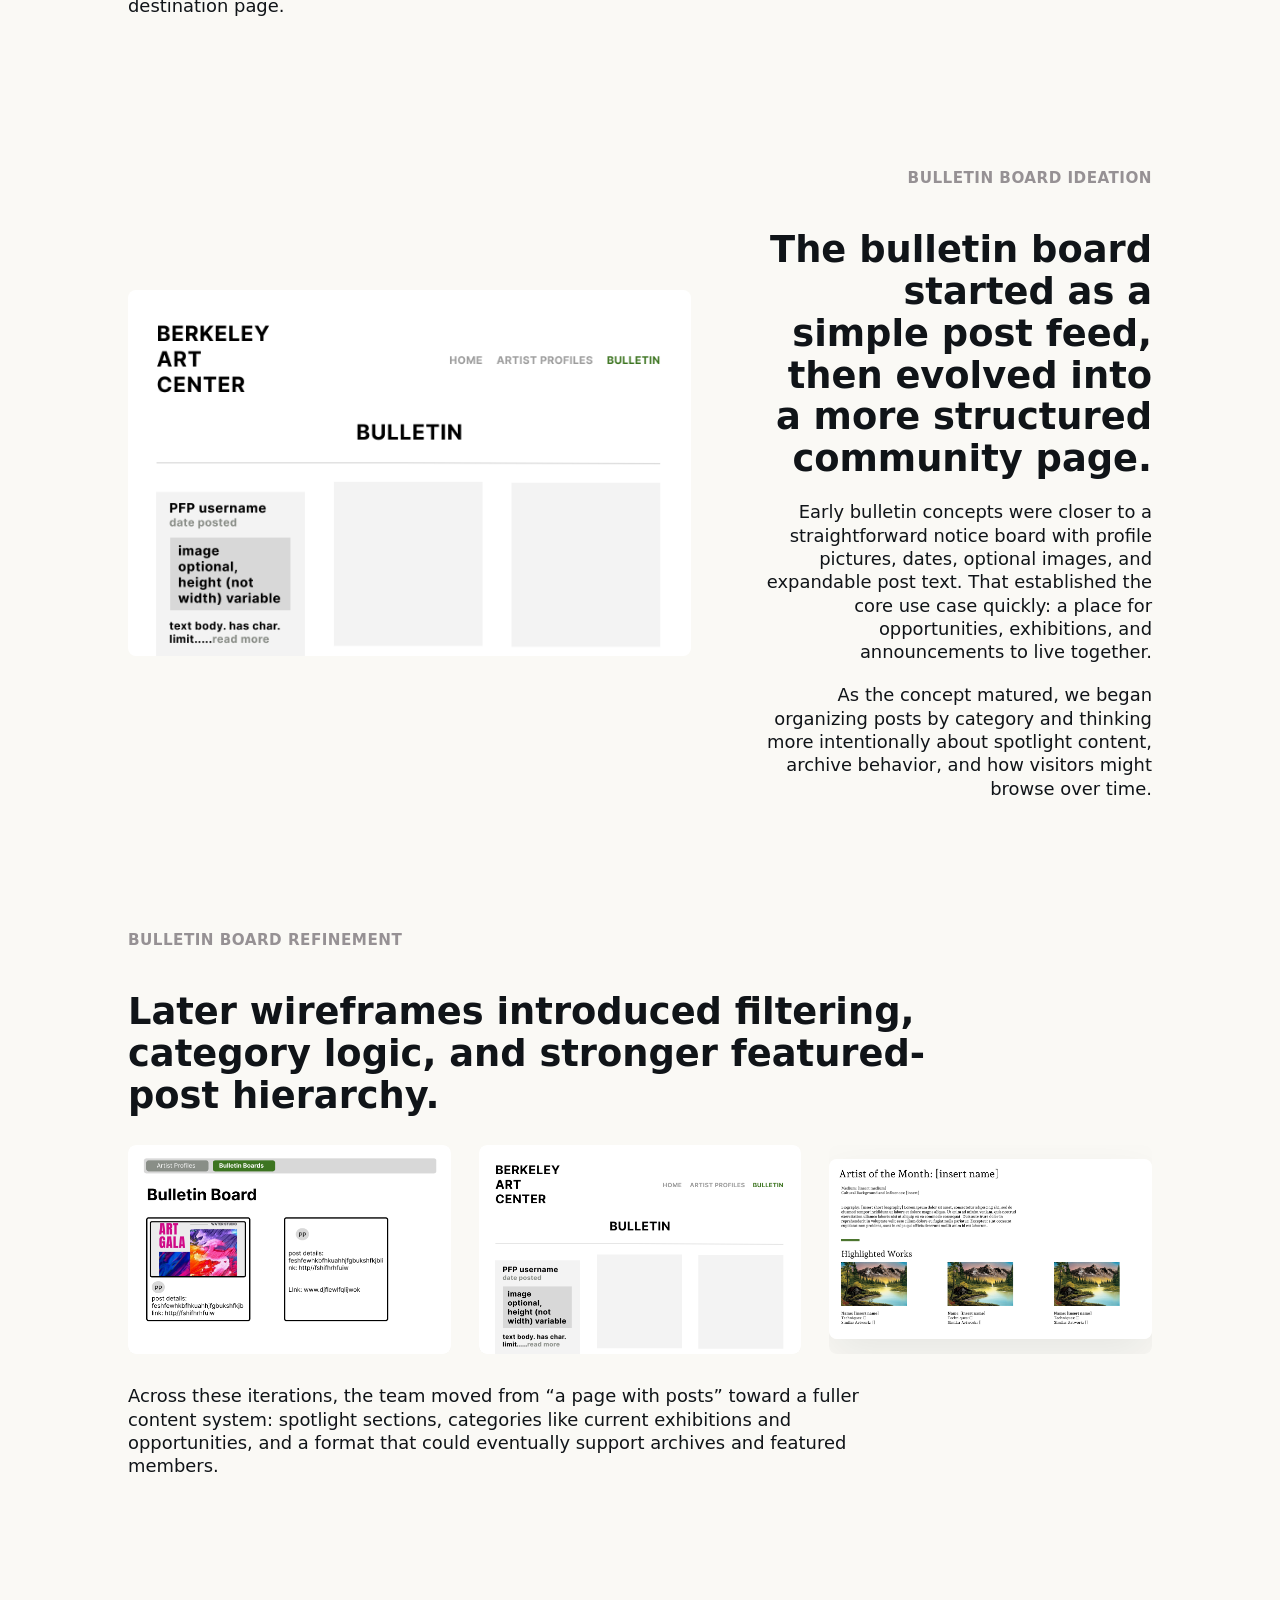
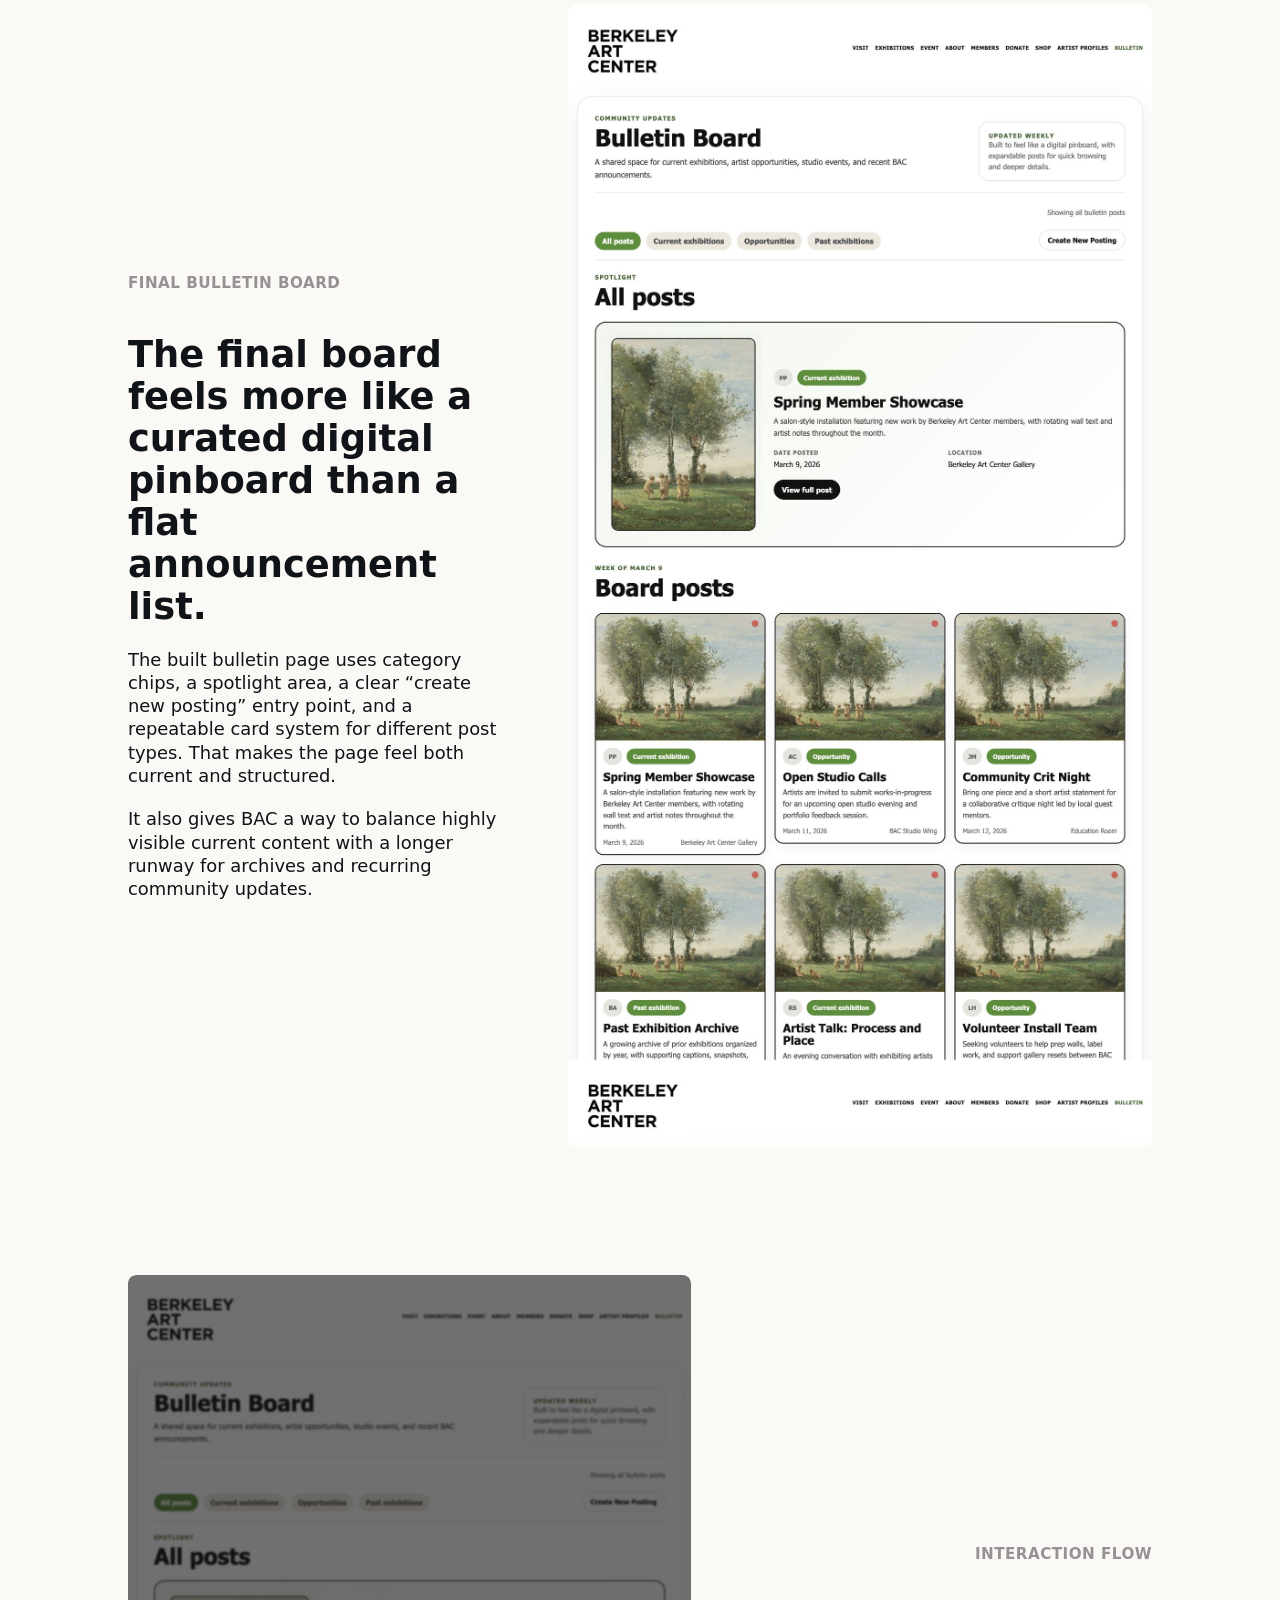
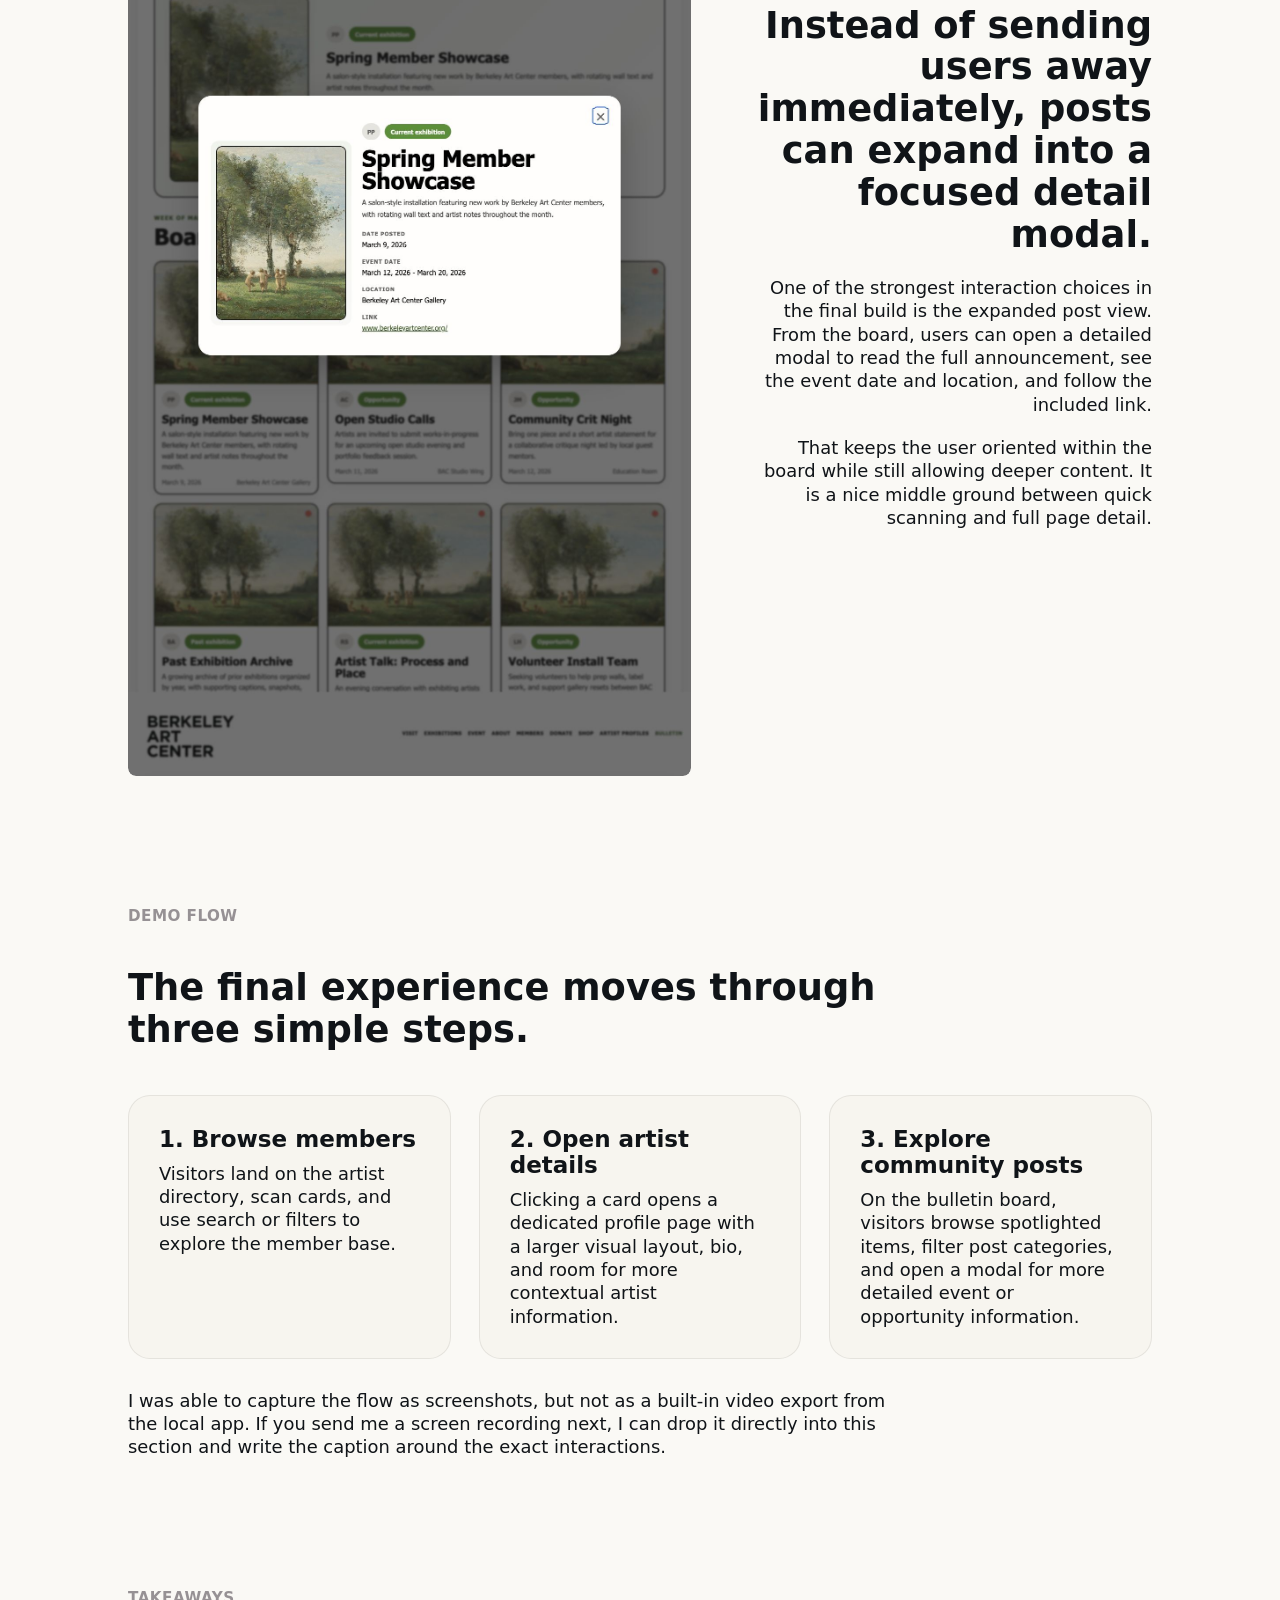
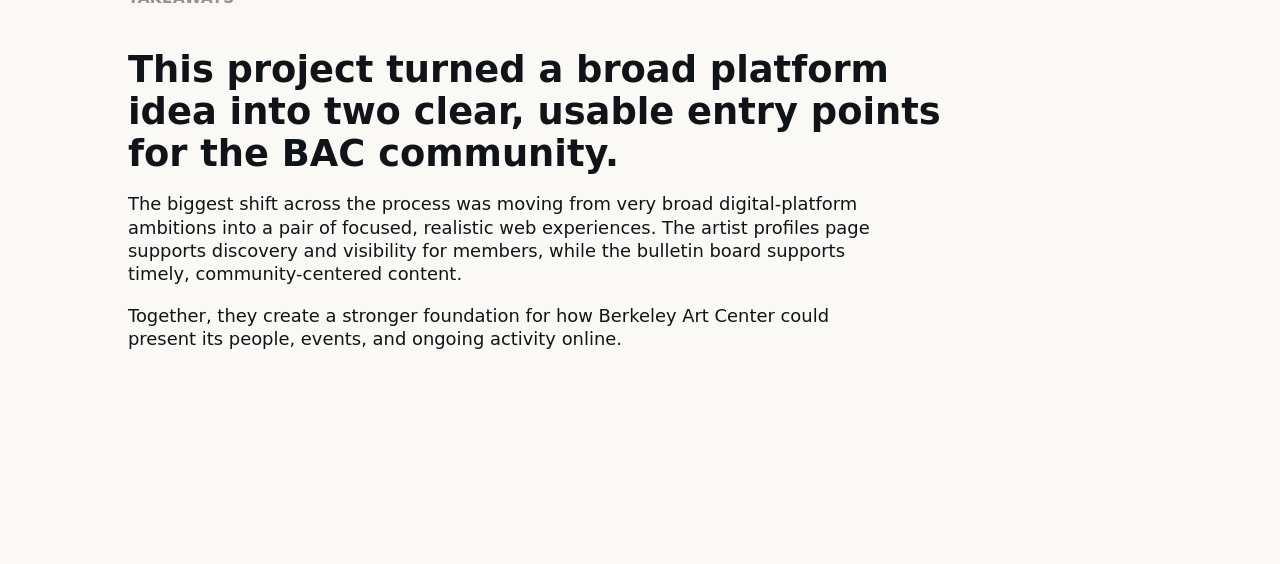
==== commit 7c71a11d: "Build BAC process case study" ====
--- a/projects/community-archive.html
+++ b/projects/community-archive.html
@@ -58,12 +58,307 @@
         </div>
       </section>
 
-      <section class="case-section">
-        <p class="eyebrow">Overview</p>
-        <h2>Artist profiles and community posts for Berkeley Art Center members.</h2>
-        <p>
-          I planned the artist card structure, bulletin board flow, and backend organization needed
-          to support events, profile information, and highlighted artwork.
+      <section class="case-section case-slide matched-section-label">
+        <p class="eyebrow">Project Overview</p>
+        <h2>We focused the project on two pages that could make Berkeley Art Center’s community feel more visible online.</h2>
+        <p>
+          Rather than redesigning the entire BAC website, our team narrowed the scope to two
+          high-impact surfaces: an artist profiles page where members could be discovered more
+          easily, and a bulletin board page for current exhibitions, opportunities, and community
+          announcements.
+        </p>
+        <p>
+          As project manager, I helped organize the scope, guide the page direction, and connect
+          the early brainstorming work to the final web flows we built.
+        </p>
+      </section>
+
+      <section class="case-section case-slide reality-section">
+        <p class="eyebrow">Problem Space</p>
+        <h2>Berkeley Art Center needed a more welcoming digital space for artists, members, and visitors.</h2>
+        <p>
+          The outline for this project pointed to a broader BAC goal: build a more user-friendly
+          online platform ahead of the center’s 60th anniversary, one that could better showcase
+          artists, surface events, and eventually support a richer archive of exhibitions and
+          community activity.
+        </p>
+        <p>
+          Their existing experience did not make discovery or engagement feel especially dynamic, so
+          we used this project to explore how member-facing pages could feel more curated,
+          navigable, and alive.
+        </p>
+      </section>
+
+      <section class="case-slide split-slide text-left">
+        <div class="slide-copy">
+          <p class="eyebrow">Initial Brief</p>
+          <h2>Our early brainstorm began with four larger opportunities, then narrowed into a realistic build.</h2>
+          <p>
+            The first project notes were intentionally broad. BAC was interested in artist profiles,
+            a more dynamic home page, deeper membership integration, and a better assessment of how
+            their online platforms communicate with members, donors, and artists.
+          </p>
+          <ul class="case-bullets">
+            <li>Artist self-service profile pages with bios, images, events, and links</li>
+            <li>A more visually engaging front page with highlighted updates and spotlights</li>
+            <li>Membership-linked features like favorites, notifications, and personalized dashboards</li>
+            <li>A foundation for future archives, exhibitions, donations, and community growth</li>
+          </ul>
+        </div>
+        <figure class="media-frame slide-media">
+          <img src="../assets/bac-slide-09.png" alt="Early Berkeley Art Center artist profiles wireframe with search, filters, and metadata" />
+        </figure>
+      </section>
+
+      <section class="case-section case-slide">
+        <p class="eyebrow">Concept Direction</p>
+        <h2>We quickly saw that artist discovery and community posting were the strongest pair to design together.</h2>
+        <div class="bac-grid">
+          <article>
+            <h3>Artist profiles</h3>
+            <p>
+              Give members a clearer public-facing presence with profile cards, basic metadata,
+              and a dedicated page to highlight work and identity.
+            </p>
+          </article>
+          <article>
+            <h3>Bulletin board</h3>
+            <p>
+              Create a shared, current-feeling page for exhibitions, calls, and announcements that
+              visitors could browse quickly without getting lost.
+            </p>
+          </article>
+          <article>
+            <h3>Connected navigation</h3>
+            <p>
+              Keep the two pages visually linked so visitors could move between artists and events
+              as part of one community ecosystem.
+            </p>
+          </article>
+        </div>
+      </section>
+
+      <section class="case-slide split-slide image-left">
+        <figure class="media-frame slide-media">
+          <img src="../assets/bac-slide-03.png" alt="Low-fidelity exploration of artist profile cards and bulletin board tabs" />
+        </figure>
+        <div class="slide-copy align-right">
+          <p class="eyebrow">Low-Fi Exploration</p>
+          <h2>The first pass focused on the information each artist card needed to communicate at a glance.</h2>
+          <p>
+            Our earliest profile concepts were very structural. We tested a card system that could
+            show profile imagery, name, ethnicity, genre, and artistic medium without overwhelming
+            the page.
+          </p>
+          <p>
+            At this stage, the goal was not polish yet. It was deciding what belonged on the card,
+            what could wait for the detailed profile page, and how the artist directory and bulletin
+            board might sit alongside one another conceptually.
+          </p>
+        </div>
+      </section>
+
+      <section class="case-slide split-slide text-left">
+        <div class="slide-copy">
+          <p class="eyebrow">Artist Profile Detail</p>
+          <h2>We then explored how a clicked card should expand into a fuller artist story.</h2>
+          <p>
+            The next set of wireframes tested the transition from directory browsing into an
+            individual artist page. These roughs included a larger feature image, a biography
+            section, profile facts, tags, and space for highlighted works.
+          </p>
+          <p>
+            One important question in the wireframes was whether the detailed experience should open
+            as a pop-up or a dedicated page. That design question shaped the final flow.
+          </p>
+        </div>
+        <div class="bac-gallery two-up">
+          <figure class="media-frame">
+            <img src="../assets/bac-slide-04.png" alt="Early detailed artist profile wireframe" />
+          </figure>
+          <figure class="media-frame">
+            <img src="../assets/bac-slide-19.png" alt="Mid-fidelity artist profile layout with tags and biography" />
+          </figure>
+        </div>
+      </section>
+
+      <section class="case-section case-slide">
+        <p class="eyebrow">Artist Directory Structure</p>
+        <h2>Mid-fidelity wireframes added browsing tools so the page could work as a real member directory.</h2>
+        <figure class="media-frame wide-redo-media">
+          <img src="../assets/bac-slide-09.png" alt="Mid-fidelity artist profiles page with search, filters, and member metadata" />
+        </figure>
+        <p class="redo-caption">
+          By mid-fidelity, the directory had a much clearer structure: a recognizable BAC header,
+          search, filtering, and consistent card metadata like city of origin, genre, date joined,
+          website link, and short bio. This moved the page from an idea board into something that
+          could support actual discovery.
+        </p>
+      </section>
+
+      <section class="case-slide split-slide image-left">
+        <figure class="media-frame slide-media">
+          <img src="../assets/bac-final-landing.png" alt="Final Berkeley Art Center artist profiles page" />
+        </figure>
+        <div class="slide-copy align-right">
+          <p class="eyebrow">Final Artist Profiles Page</p>
+          <h2>The final artist directory became a cleaner, more browseable member gallery.</h2>
+          <p>
+            In the built version, the artist profiles page uses a card grid to make artists easier
+            to scan visually. Search and filter controls sit at the top, and each card keeps the
+            preview lightweight by surfacing only the essentials before users click through.
+          </p>
+          <p>
+            This final page keeps the directory feeling open and exploratory rather than dense or
+            text-heavy.
+          </p>
+        </div>
+      </section>
+
+      <section class="case-slide split-slide text-left">
+        <div class="slide-copy">
+          <p class="eyebrow">Profile Flow</p>
+          <h2>Clicking a member card leads to a dedicated artist page instead of keeping everything collapsed on one screen.</h2>
+          <p>
+            The final interaction answered one of the big low-fi questions directly: artist cards
+            open into a full profile page. That choice gave us room for a stronger identity layout,
+            a larger work area, and more breathing space for the bio and supporting content.
+          </p>
+          <p>
+            The profile page reinforces the idea that BAC members are not just items in a grid.
+            Each artist gets their own destination page.
+          </p>
+        </div>
+        <figure class="media-frame slide-media">
+          <img src="../assets/bac-final-artist-profile.png" alt="Final Berkeley Art Center artist profile page" />
+        </figure>
+      </section>
+
+      <section class="case-slide split-slide image-left">
+        <figure class="media-frame slide-media">
+          <img src="../assets/bac-slide-10.png" alt="Early bulletin board wireframe for Berkeley Art Center" />
+        </figure>
+        <div class="slide-copy align-right">
+          <p class="eyebrow">Bulletin Board Ideation</p>
+          <h2>The bulletin board started as a simple post feed, then evolved into a more structured community page.</h2>
+          <p>
+            Early bulletin concepts were closer to a straightforward notice board with profile
+            pictures, dates, optional images, and expandable post text. That established the core
+            use case quickly: a place for opportunities, exhibitions, and announcements to live
+            together.
+          </p>
+          <p>
+            As the concept matured, we began organizing posts by category and thinking more
+            intentionally about spotlight content, archive behavior, and how visitors might browse
+            over time.
+          </p>
+        </div>
+      </section>
+
+      <section class="case-section case-slide">
+        <p class="eyebrow">Bulletin Board Refinement</p>
+        <h2>Later wireframes introduced filtering, category logic, and stronger featured-post hierarchy.</h2>
+        <div class="bac-gallery three-up">
+          <figure class="media-frame">
+            <img src="../assets/bac-slide-07.png" alt="Early rough bulletin board card ideas" />
+          </figure>
+          <figure class="media-frame">
+            <img src="../assets/bac-slide-10.png" alt="Bulletin board mid-fidelity layout" />
+          </figure>
+          <figure class="media-frame">
+            <img src="../assets/bac-slide-17.png" alt="Featured artist or spotlight style concept for BAC" />
+          </figure>
+        </div>
+        <p class="redo-caption">
+          Across these iterations, the team moved from “a page with posts” toward a fuller content
+          system: spotlight sections, categories like current exhibitions and opportunities, and a
+          format that could eventually support archives and featured members.
+        </p>
+      </section>
+
+      <section class="case-slide split-slide text-left">
+        <div class="slide-copy">
+          <p class="eyebrow">Final Bulletin Board</p>
+          <h2>The final board feels more like a curated digital pinboard than a flat announcement list.</h2>
+          <p>
+            The built bulletin page uses category chips, a spotlight area, a clear “create new
+            posting” entry point, and a repeatable card system for different post types. That makes
+            the page feel both current and structured.
+          </p>
+          <p>
+            It also gives BAC a way to balance highly visible current content with a longer runway
+            for archives and recurring community updates.
+          </p>
+        </div>
+        <figure class="media-frame slide-media">
+          <img src="../assets/bac-final-bulletin.png" alt="Final Berkeley Art Center bulletin board page" />
+        </figure>
+      </section>
+
+      <section class="case-slide split-slide image-left">
+        <figure class="media-frame slide-media">
+          <img src="../assets/bac-final-bulletin-modal.png" alt="Expanded bulletin board post modal for Berkeley Art Center" />
+        </figure>
+        <div class="slide-copy align-right">
+          <p class="eyebrow">Interaction Flow</p>
+          <h2>Instead of sending users away immediately, posts can expand into a focused detail modal.</h2>
+          <p>
+            One of the strongest interaction choices in the final build is the expanded post view.
+            From the board, users can open a detailed modal to read the full announcement, see the
+            event date and location, and follow the included link.
+          </p>
+          <p>
+            That keeps the user oriented within the board while still allowing deeper content. It
+            is a nice middle ground between quick scanning and full page detail.
+          </p>
+        </div>
+      </section>
+
+      <section class="case-section case-slide">
+        <p class="eyebrow">Demo Flow</p>
+        <h2>The final experience moves through three simple steps.</h2>
+        <div class="bac-grid">
+          <article>
+            <h3>1. Browse members</h3>
+            <p>
+              Visitors land on the artist directory, scan cards, and use search or filters to
+              explore the member base.
+            </p>
+          </article>
+          <article>
+            <h3>2. Open artist details</h3>
+            <p>
+              Clicking a card opens a dedicated profile page with a larger visual layout, bio, and
+              room for more contextual artist information.
+            </p>
+          </article>
+          <article>
+            <h3>3. Explore community posts</h3>
+            <p>
+              On the bulletin board, visitors browse spotlighted items, filter post categories, and
+              open a modal for more detailed event or opportunity information.
+            </p>
+          </article>
+        </div>
+        <p class="redo-caption">
+          I was able to capture the flow as screenshots, but not as a built-in video export from
+          the local app. If you send me a screen recording next, I can drop it directly into this
+          section and write the caption around the exact interactions.
+        </p>
+      </section>
+
+      <section class="case-section case-slide">
+        <p class="eyebrow">Takeaways</p>
+        <h2>This project turned a broad platform idea into two clear, usable entry points for the BAC community.</h2>
+        <p>
+          The biggest shift across the process was moving from very broad digital-platform
+          ambitions into a pair of focused, realistic web experiences. The artist profiles page
+          supports discovery and visibility for members, while the bulletin board supports timely,
+          community-centered content.
+        </p>
+        <p>
+          Together, they create a stronger foundation for how Berkeley Art Center could present its
+          people, events, and ongoing activity online.
         </p>
       </section>
 
--- a/styles.css
+++ b/styles.css
@@ -950,6 +950,137 @@
   width: 100%;
 }
 
+.redo-method-grid,
+.redo-insight-grid,
+.redo-opportunity-grid,
+.redo-feature-grid,
+.redo-summary-grid {
+  display: grid;
+  gap: clamp(18px, 2.4vw, 28px);
+  grid-template-columns: repeat(3, minmax(0, 1fr));
+  margin-top: clamp(28px, 4vw, 44px);
+}
+
+.redo-opportunity-grid,
+.redo-feature-grid {
+  grid-template-columns: repeat(2, minmax(0, 1fr));
+}
+
+.redo-summary-grid {
+  align-self: stretch;
+  grid-template-columns: 1fr;
+  margin-top: 0;
+}
+
+.redo-method-grid article,
+.redo-insight-grid article,
+.redo-opportunity-grid article,
+.redo-feature-grid article,
+.redo-summary-grid article {
+  background: #f5f7ff;
+  border: 1px solid rgba(16, 20, 24, 0.08);
+  border-radius: 22px;
+  padding: clamp(20px, 2.6vw, 30px);
+}
+
+.redo-method-grid h3,
+.redo-insight-grid h3,
+.redo-opportunity-grid h3,
+.redo-feature-grid h3,
+.redo-summary-grid h3 {
+  font-size: clamp(1.2rem, 1.8vw, 1.5rem);
+  line-height: 1.14;
+  margin: 0 0 10px;
+}
+
+.redo-method-grid p,
+.redo-insight-grid p,
+.redo-opportunity-grid p,
+.redo-feature-grid p,
+.redo-summary-grid p {
+  color: var(--ink);
+  font-size: 1rem;
+  line-height: 1.45;
+  margin: 0;
+  max-width: none;
+}
+
+.wide-redo-media {
+  margin-top: clamp(26px, 4vw, 40px);
+}
+
+.wide-redo-media img {
+  box-shadow: 0 18px 46px rgba(16, 20, 24, 0.08);
+}
+
+.redo-gallery {
+  display: grid;
+  gap: clamp(18px, 2.4vw, 28px);
+  margin-top: clamp(28px, 4vw, 44px);
+}
+
+.redo-gallery.two-up {
+  grid-template-columns: repeat(2, minmax(0, 1fr));
+}
+
+.redo-gallery .media-frame img {
+  box-shadow: 0 18px 46px rgba(16, 20, 24, 0.08);
+}
+
+.redo-caption {
+  color: var(--ink);
+  font-size: clamp(1rem, 1.45vw, 1.08rem);
+  line-height: 1.55;
+  margin: clamp(18px, 2.5vw, 30px) 0 0;
+  max-width: 60rem;
+}
+
+.bac-grid {
+  display: grid;
+  gap: clamp(18px, 2.4vw, 28px);
+  grid-template-columns: repeat(3, minmax(0, 1fr));
+  margin-top: clamp(28px, 4vw, 44px);
+}
+
+.bac-grid article {
+  background: #f7f5ef;
+  border: 1px solid rgba(16, 20, 24, 0.08);
+  border-radius: 22px;
+  padding: clamp(20px, 2.6vw, 30px);
+}
+
+.bac-grid h3 {
+  font-size: clamp(1.2rem, 1.8vw, 1.5rem);
+  line-height: 1.14;
+  margin: 0 0 10px;
+}
+
+.bac-grid p {
+  color: var(--ink);
+  font-size: 1rem;
+  line-height: 1.45;
+  margin: 0;
+  max-width: none;
+}
+
+.bac-gallery {
+  display: grid;
+  gap: clamp(18px, 2.4vw, 28px);
+  margin-top: clamp(18px, 2.6vw, 28px);
+}
+
+.bac-gallery.two-up {
+  grid-template-columns: repeat(2, minmax(0, 1fr));
+}
+
+.bac-gallery.three-up {
+  grid-template-columns: repeat(3, minmax(0, 1fr));
+}
+
+.bac-gallery .media-frame img {
+  box-shadow: 0 18px 46px rgba(16, 20, 24, 0.08);
+}
+
 .initial-takeaways-section {
   align-content: center;
   min-height: min(760px, calc(100vh - 88px));
@@ -1710,6 +1841,14 @@
   .method-grid,
   .why-grid,
   .approach-timeline,
+  .redo-method-grid,
+  .redo-insight-grid,
+  .redo-opportunity-grid,
+  .redo-feature-grid,
+  .bac-grid,
+  .bac-gallery.two-up,
+  .bac-gallery.three-up,
+  .redo-gallery.two-up,
   .prototype-flow-top,
   .solution-grid,
   .media-row,
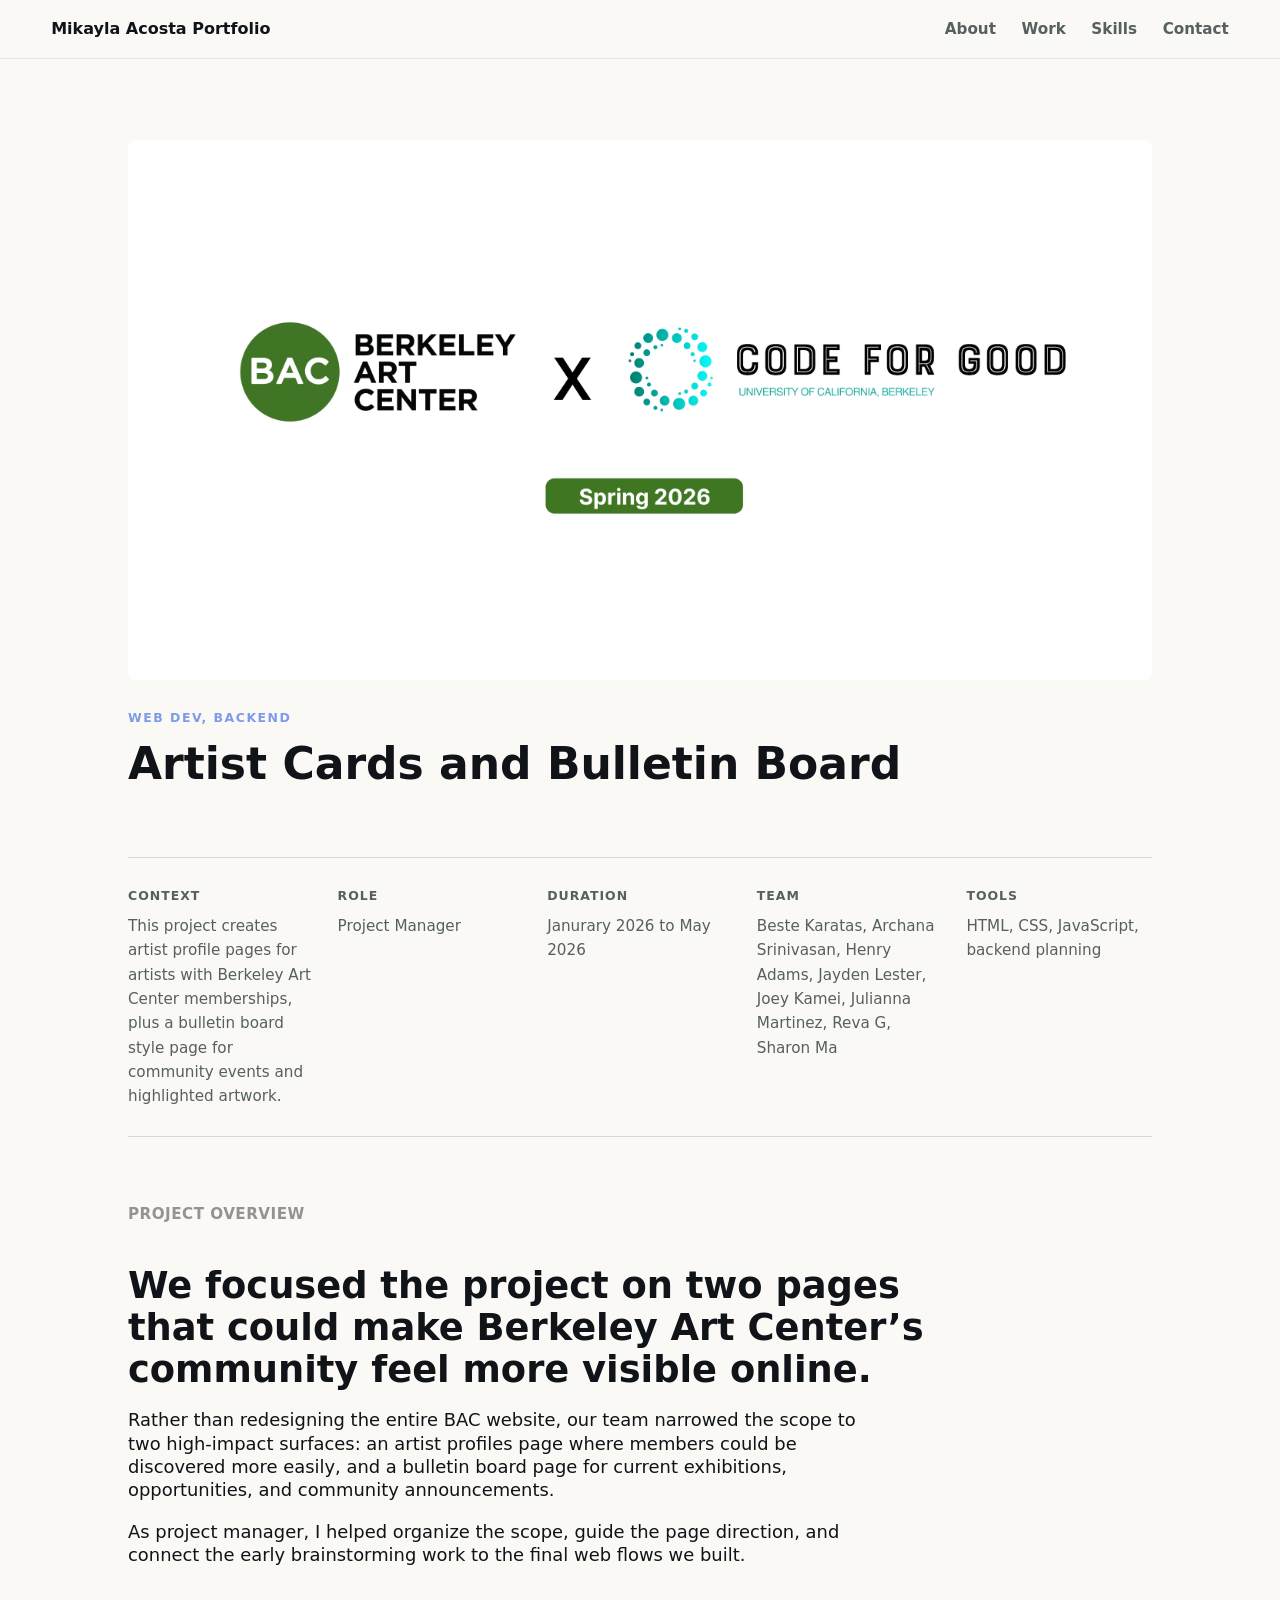
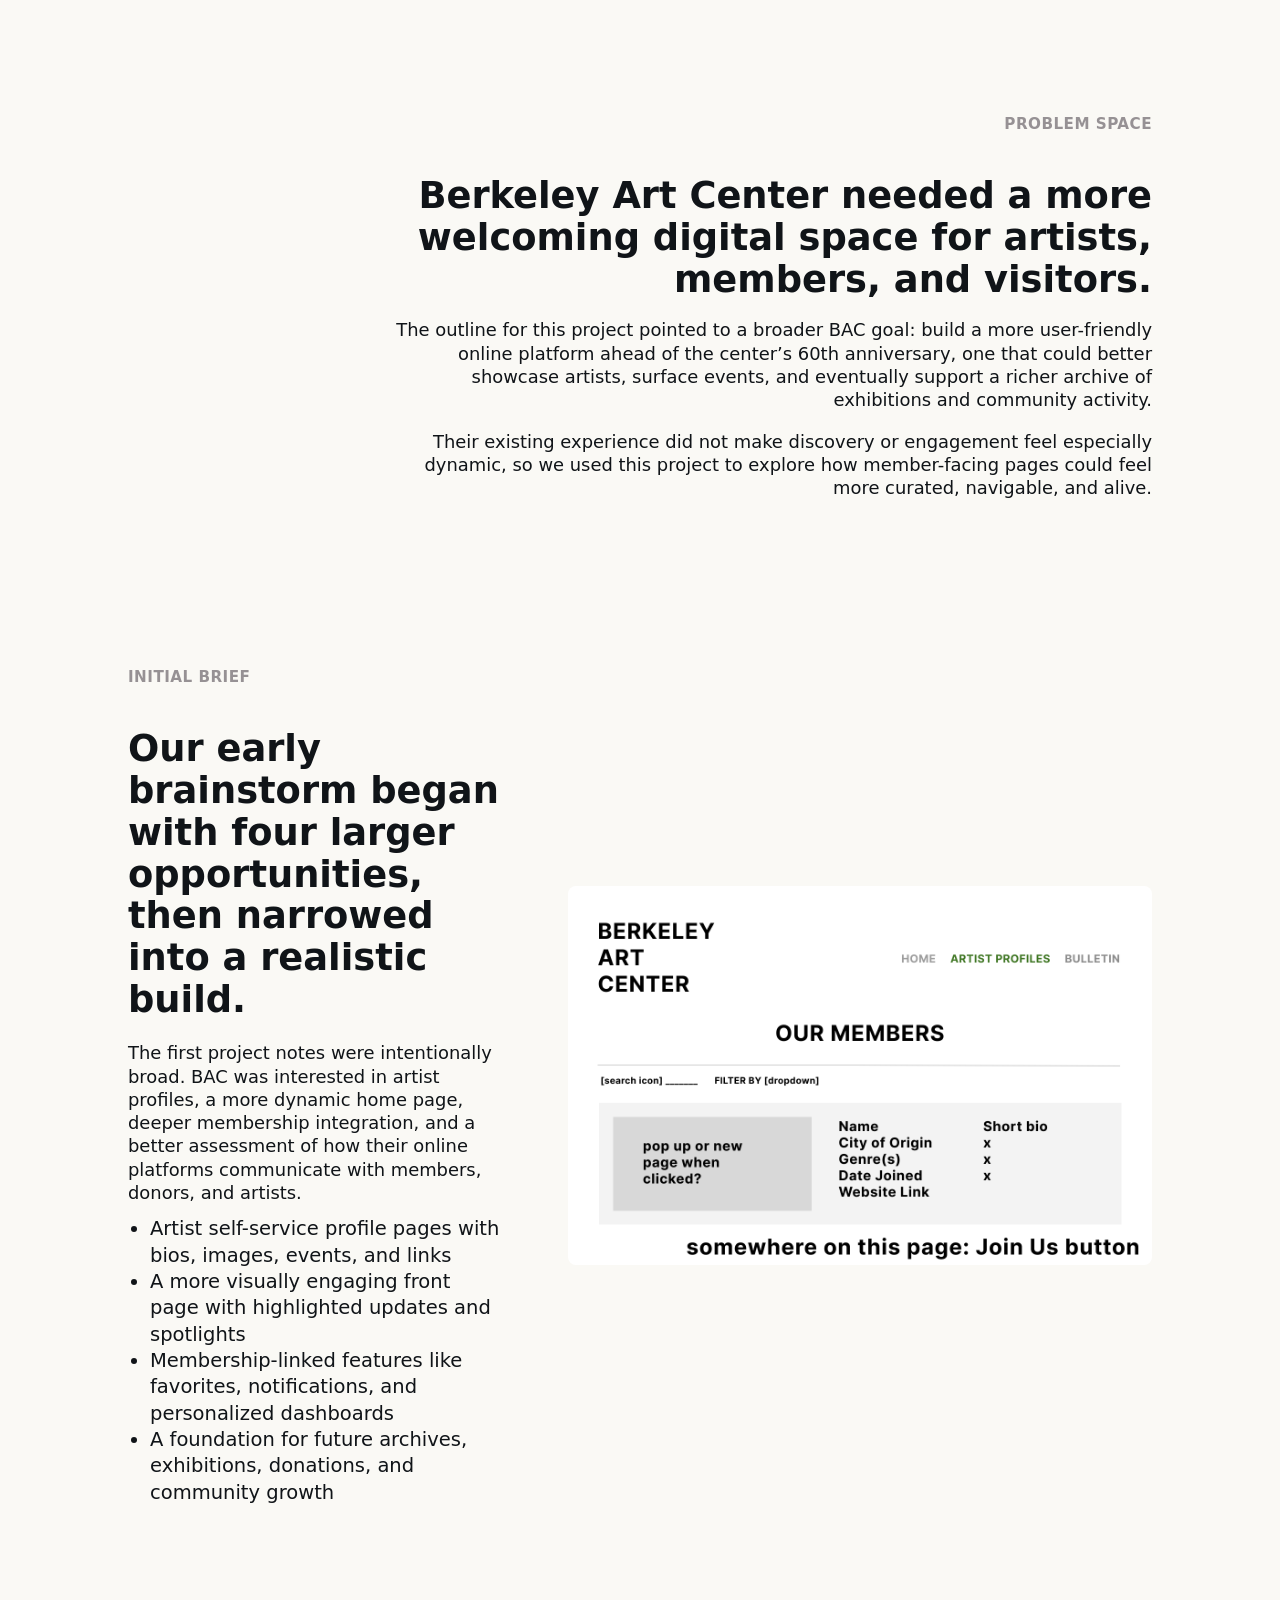
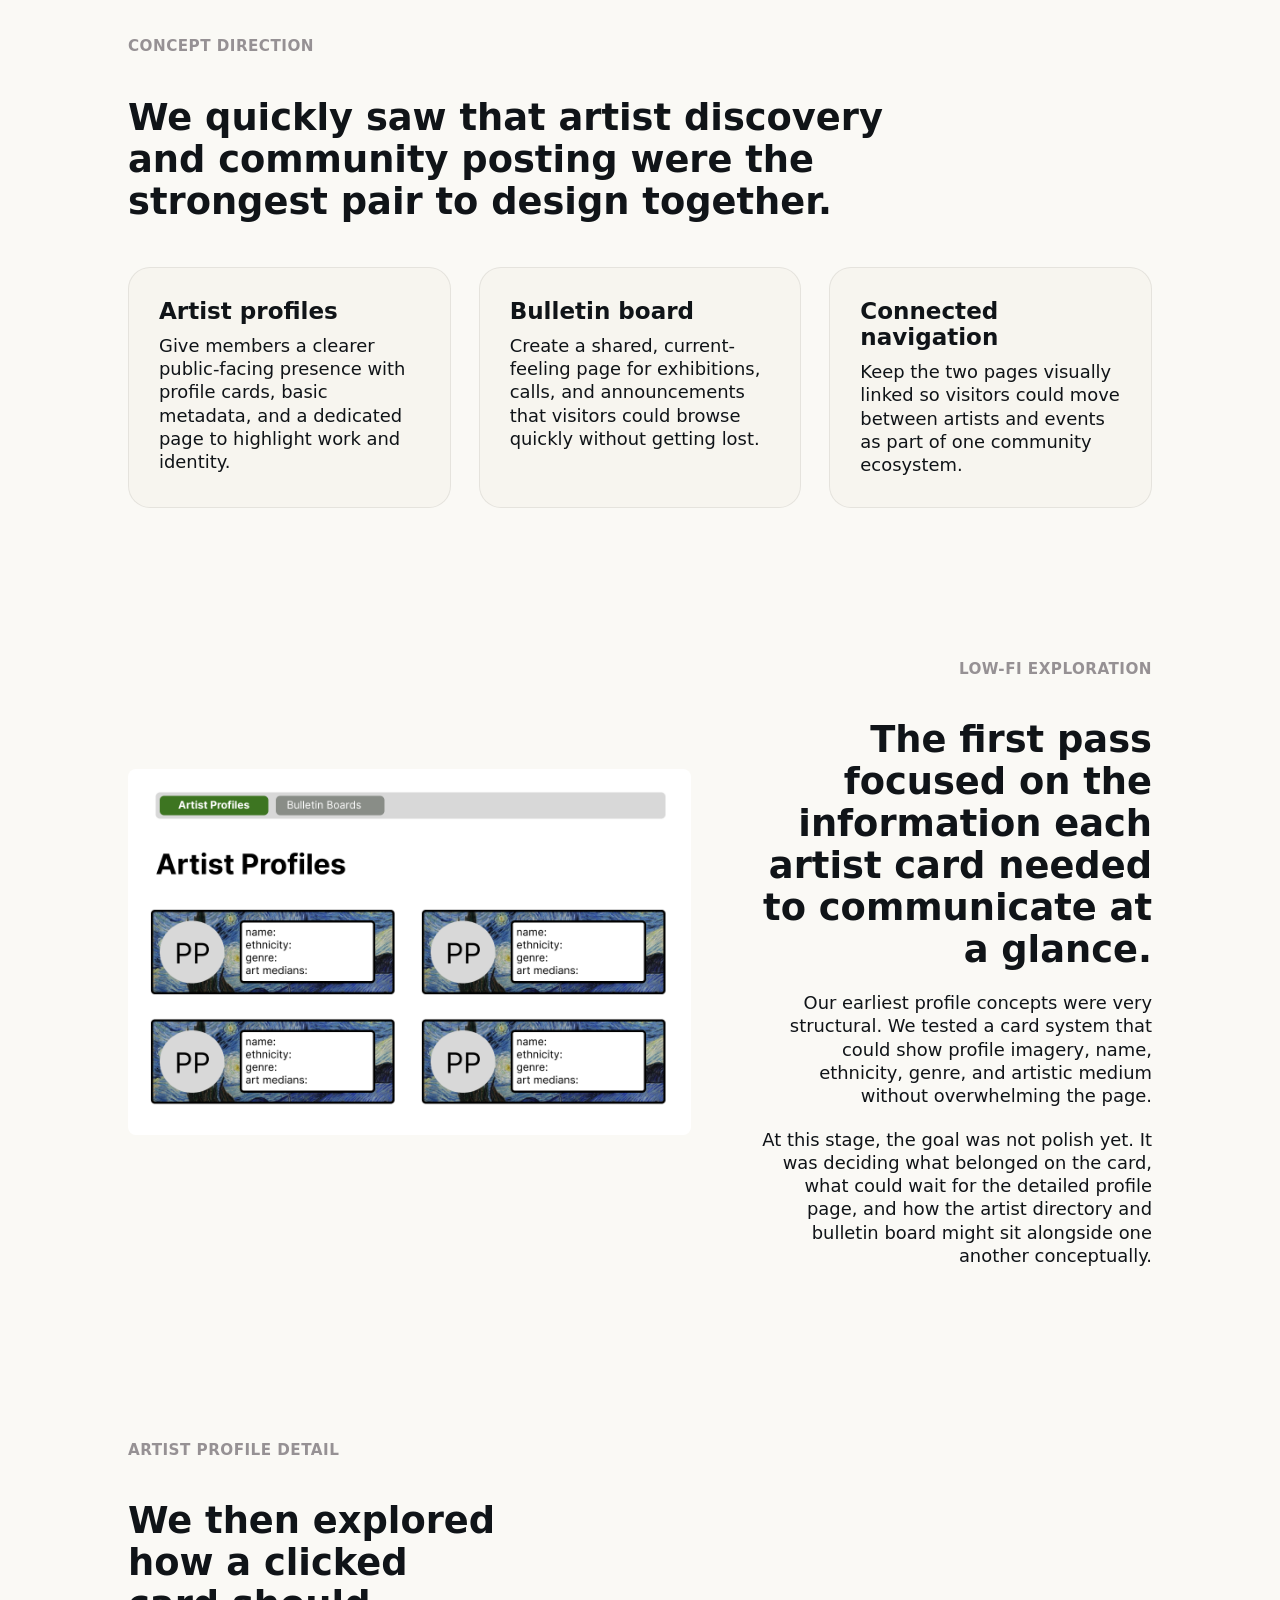
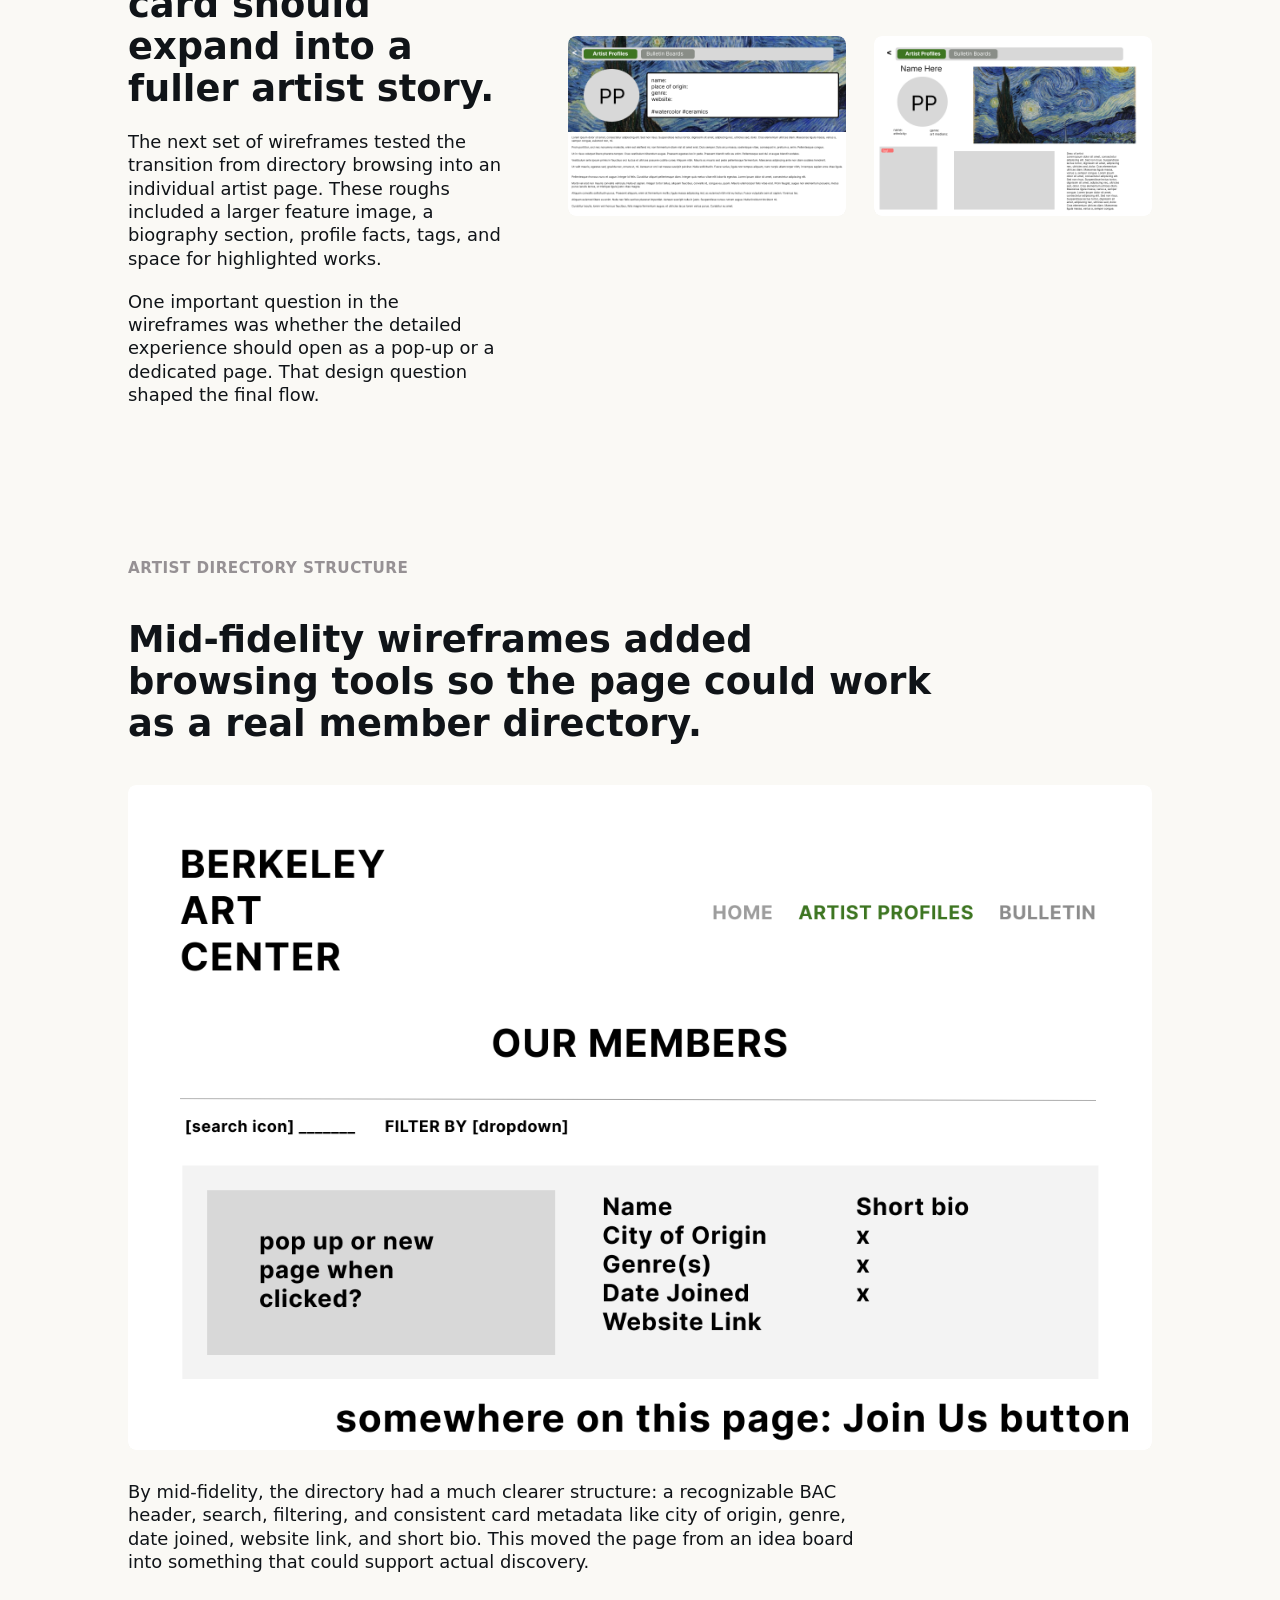
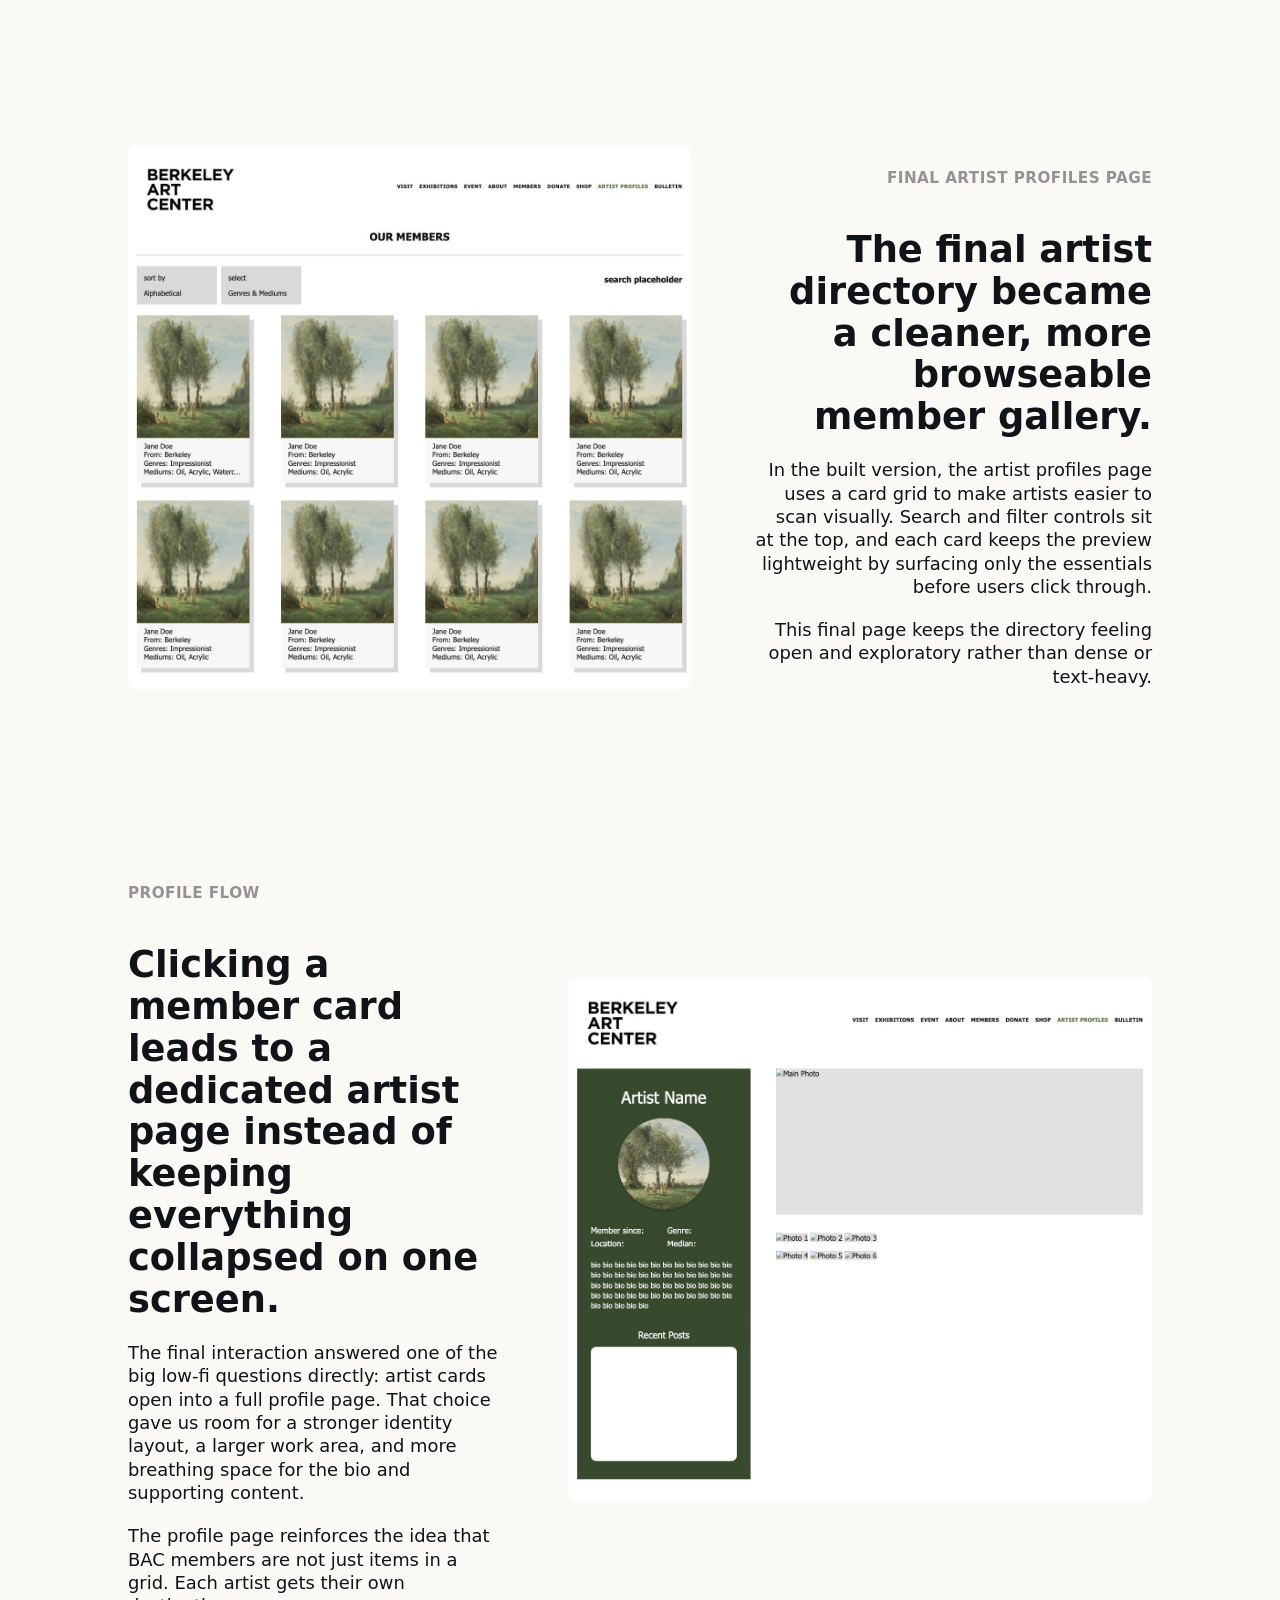
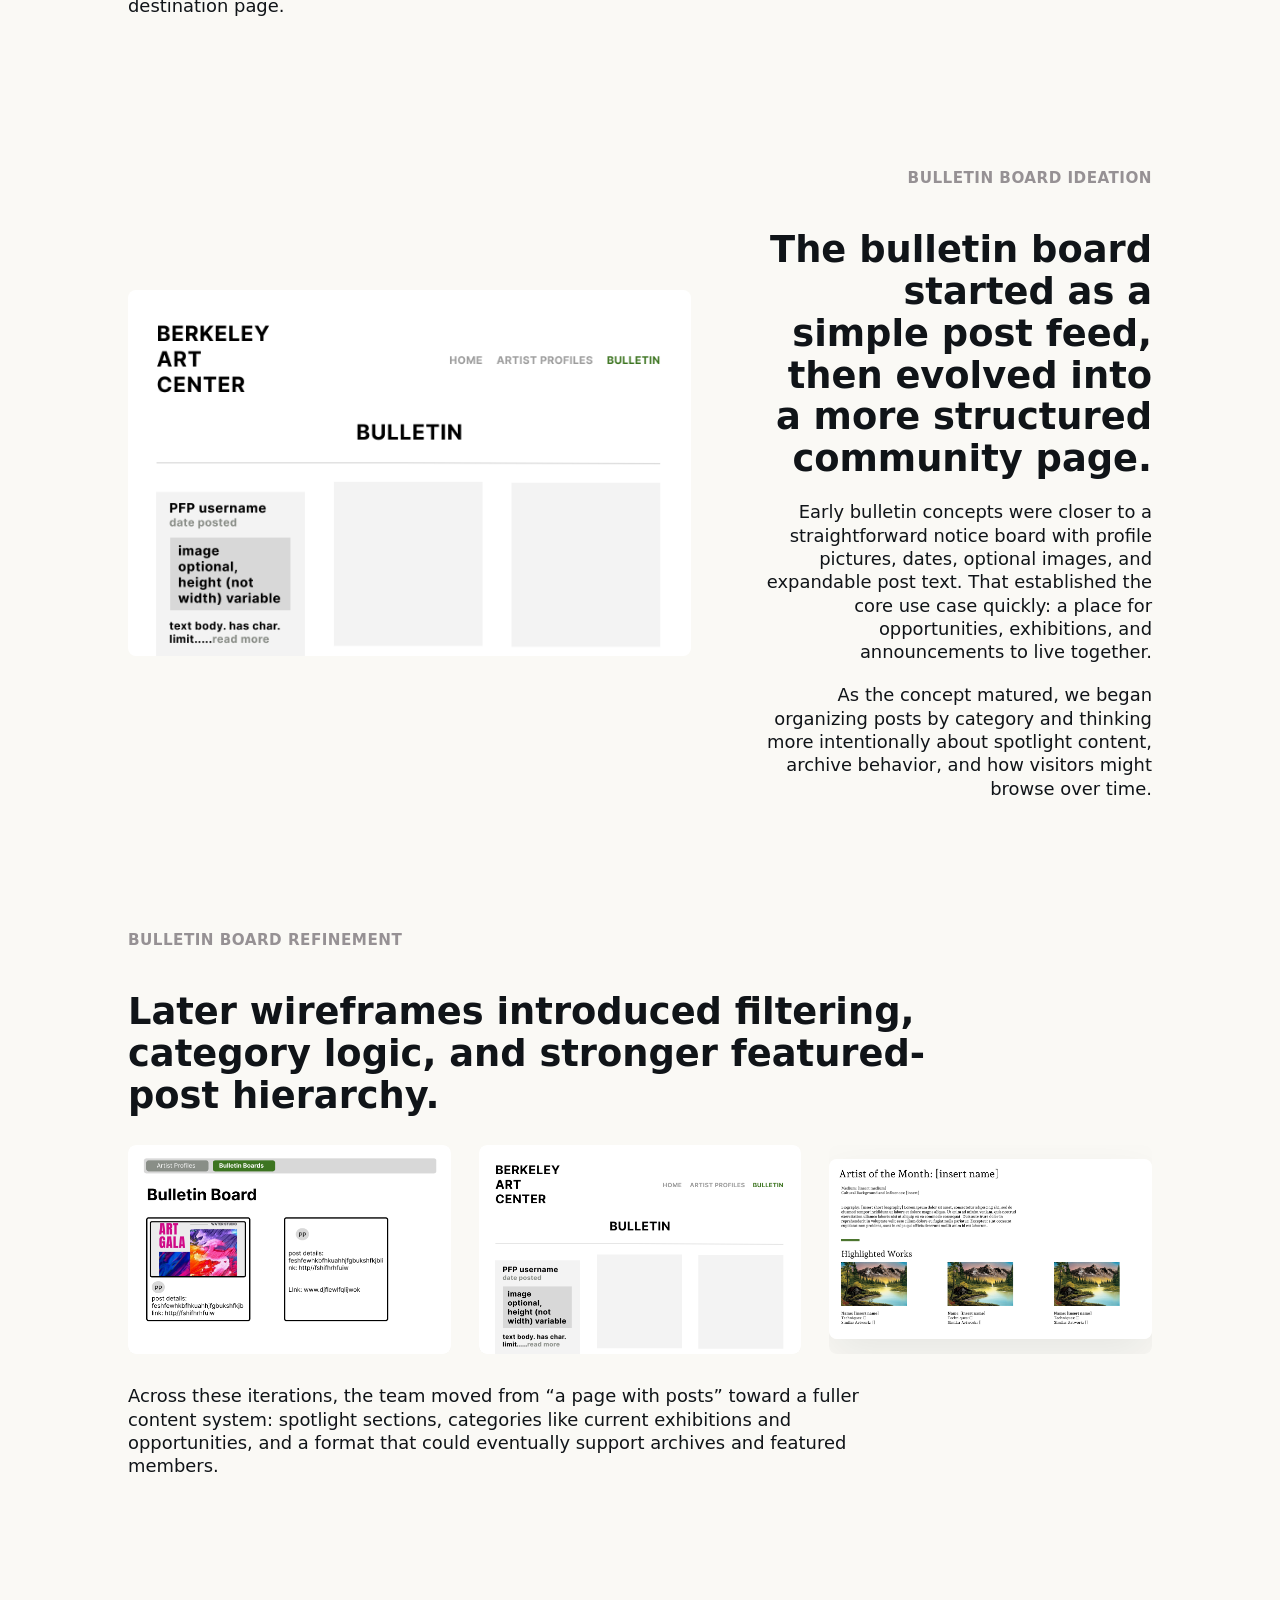
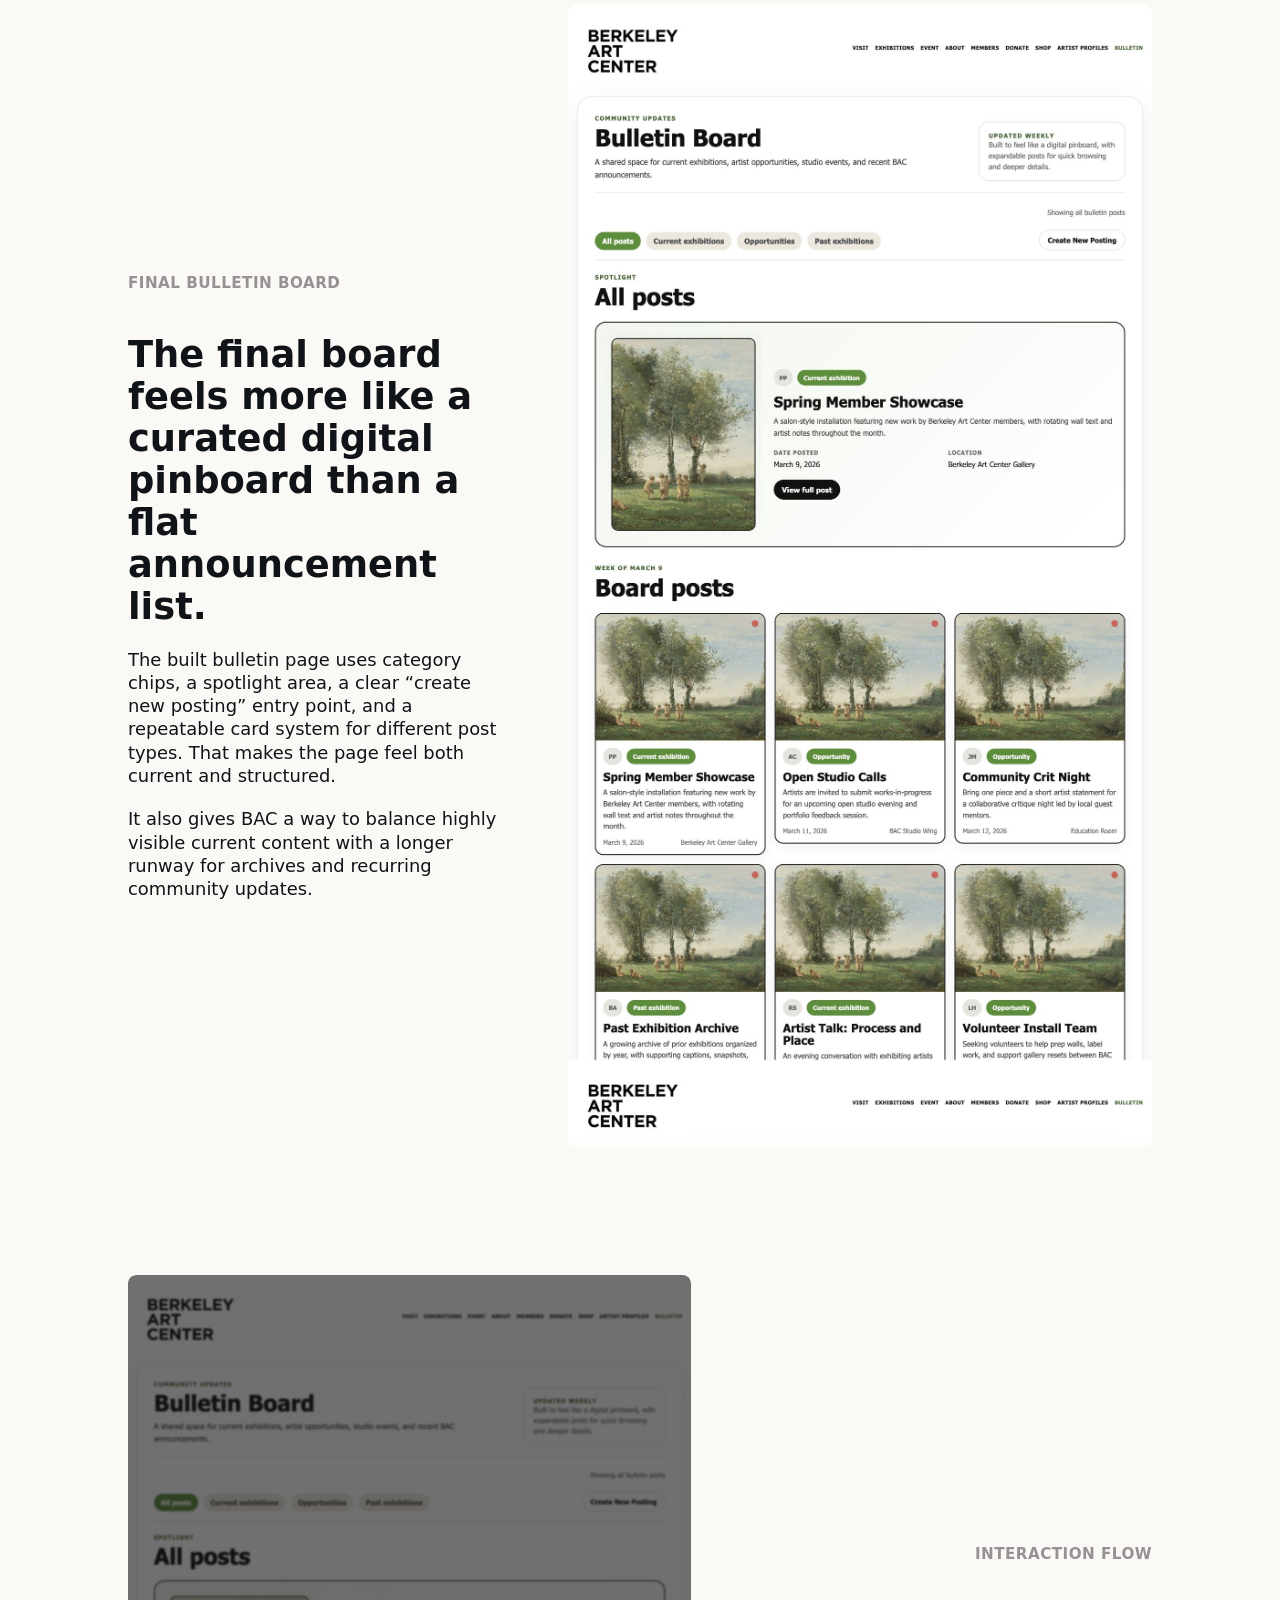
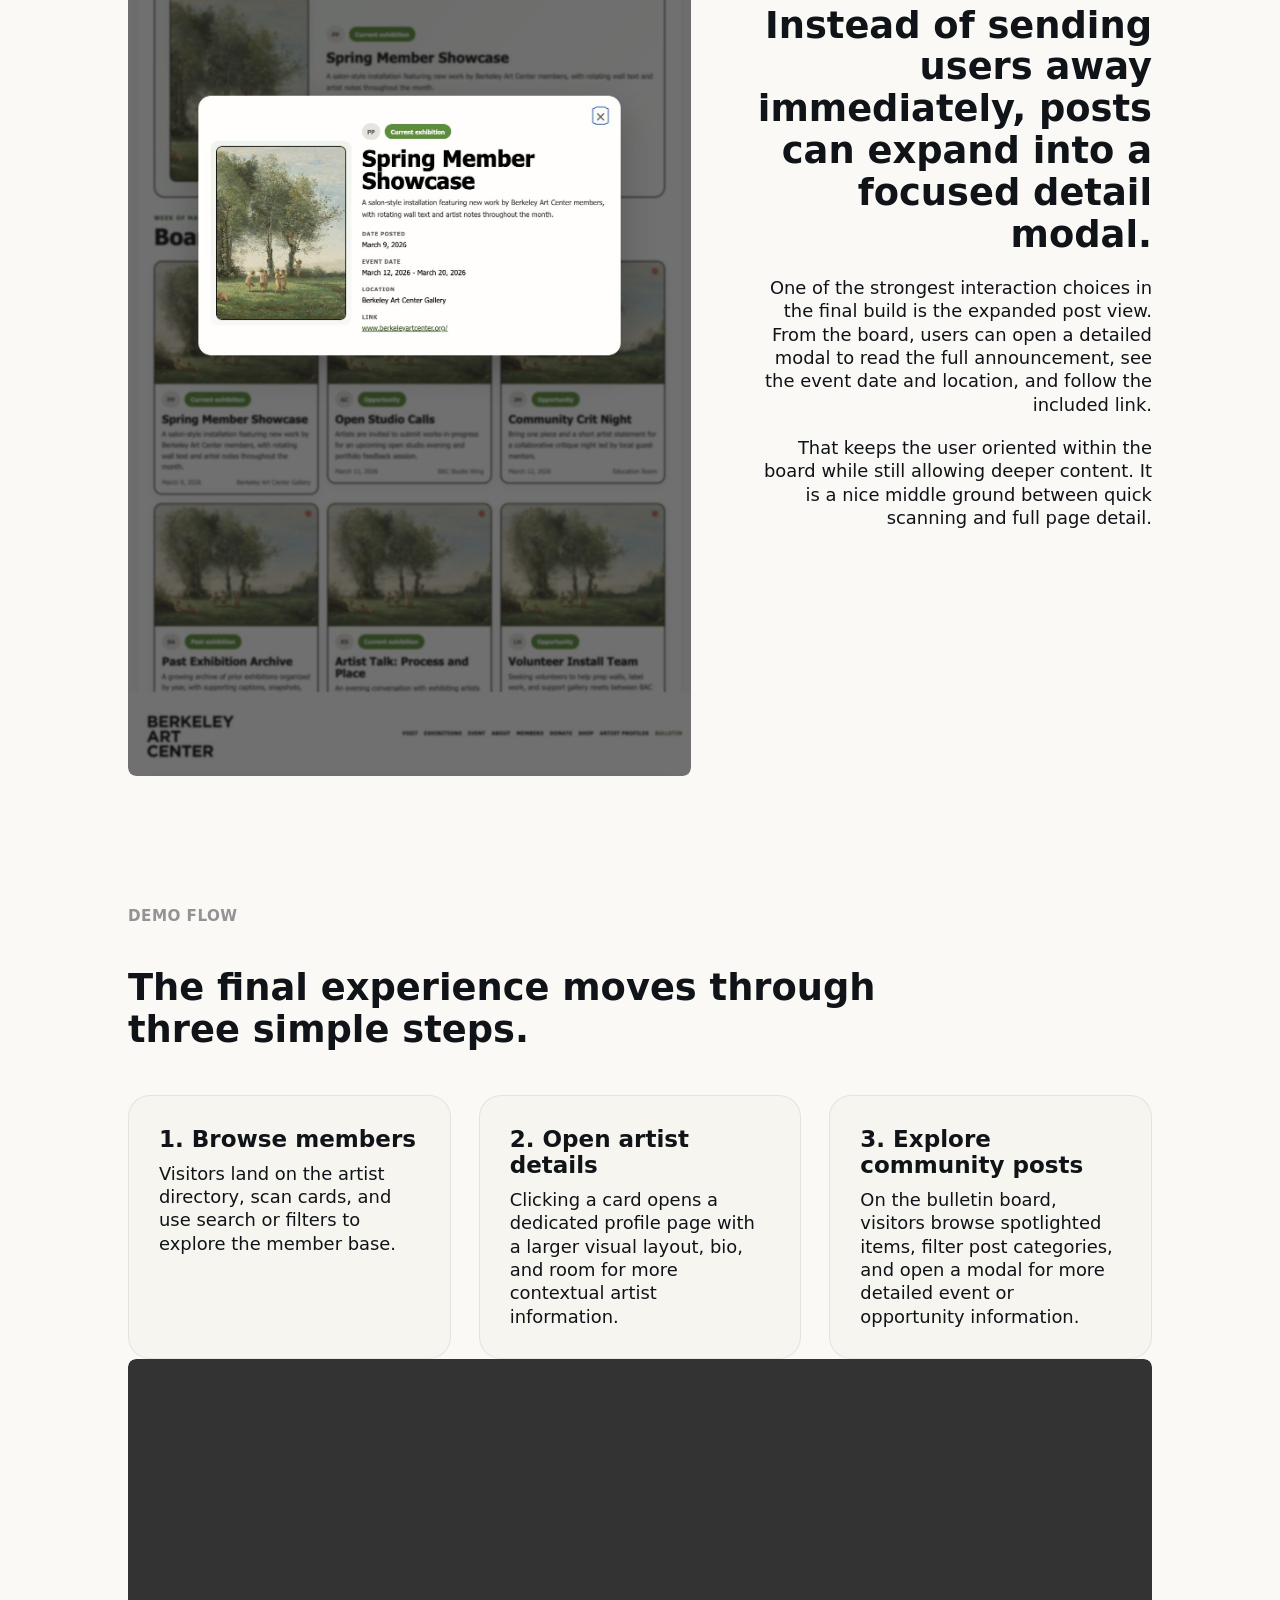
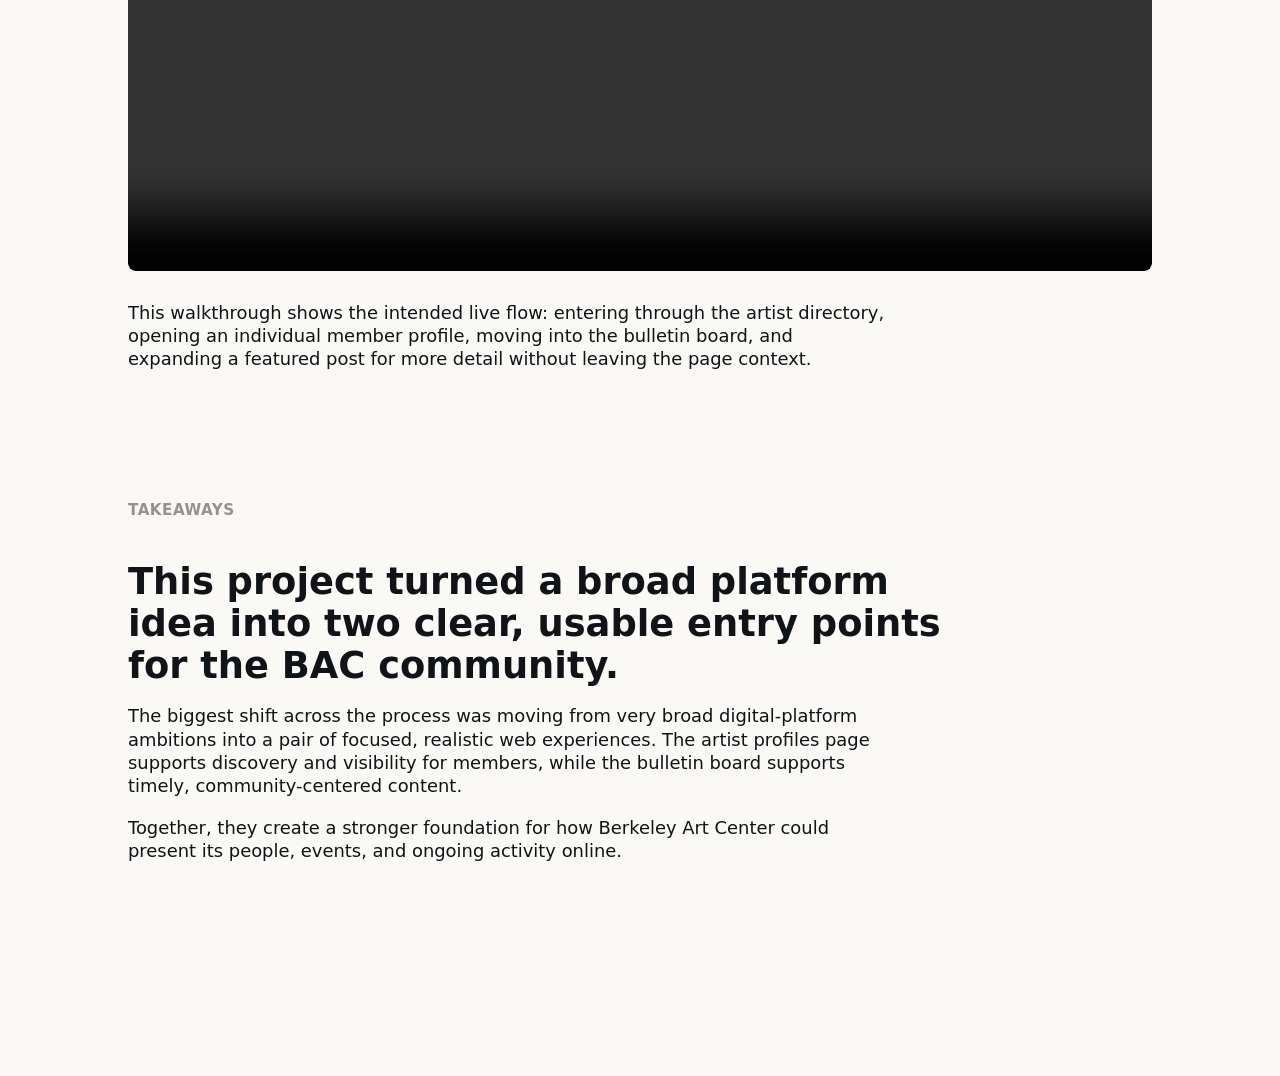
==== commit 3eb6c913: "Embed BAC demo video" ====
--- a/projects/community-archive.html
+++ b/projects/community-archive.html
@@ -340,10 +340,16 @@
             </p>
           </article>
         </div>
+        <figure class="media-frame demo-video-frame prototype-video-figure">
+          <video controls playsinline preload="metadata">
+            <source src="../assets/bac-demo-flow.mov" type="video/quicktime" />
+            Your browser does not support the demo video.
+          </video>
+        </figure>
         <p class="redo-caption">
-          I was able to capture the flow as screenshots, but not as a built-in video export from
-          the local app. If you send me a screen recording next, I can drop it directly into this
-          section and write the caption around the exact interactions.
+          This walkthrough shows the intended live flow: entering through the artist directory,
+          opening an individual member profile, moving into the bulletin board, and expanding a
+          featured post for more detail without leaving the page context.
         </p>
       </section>
 
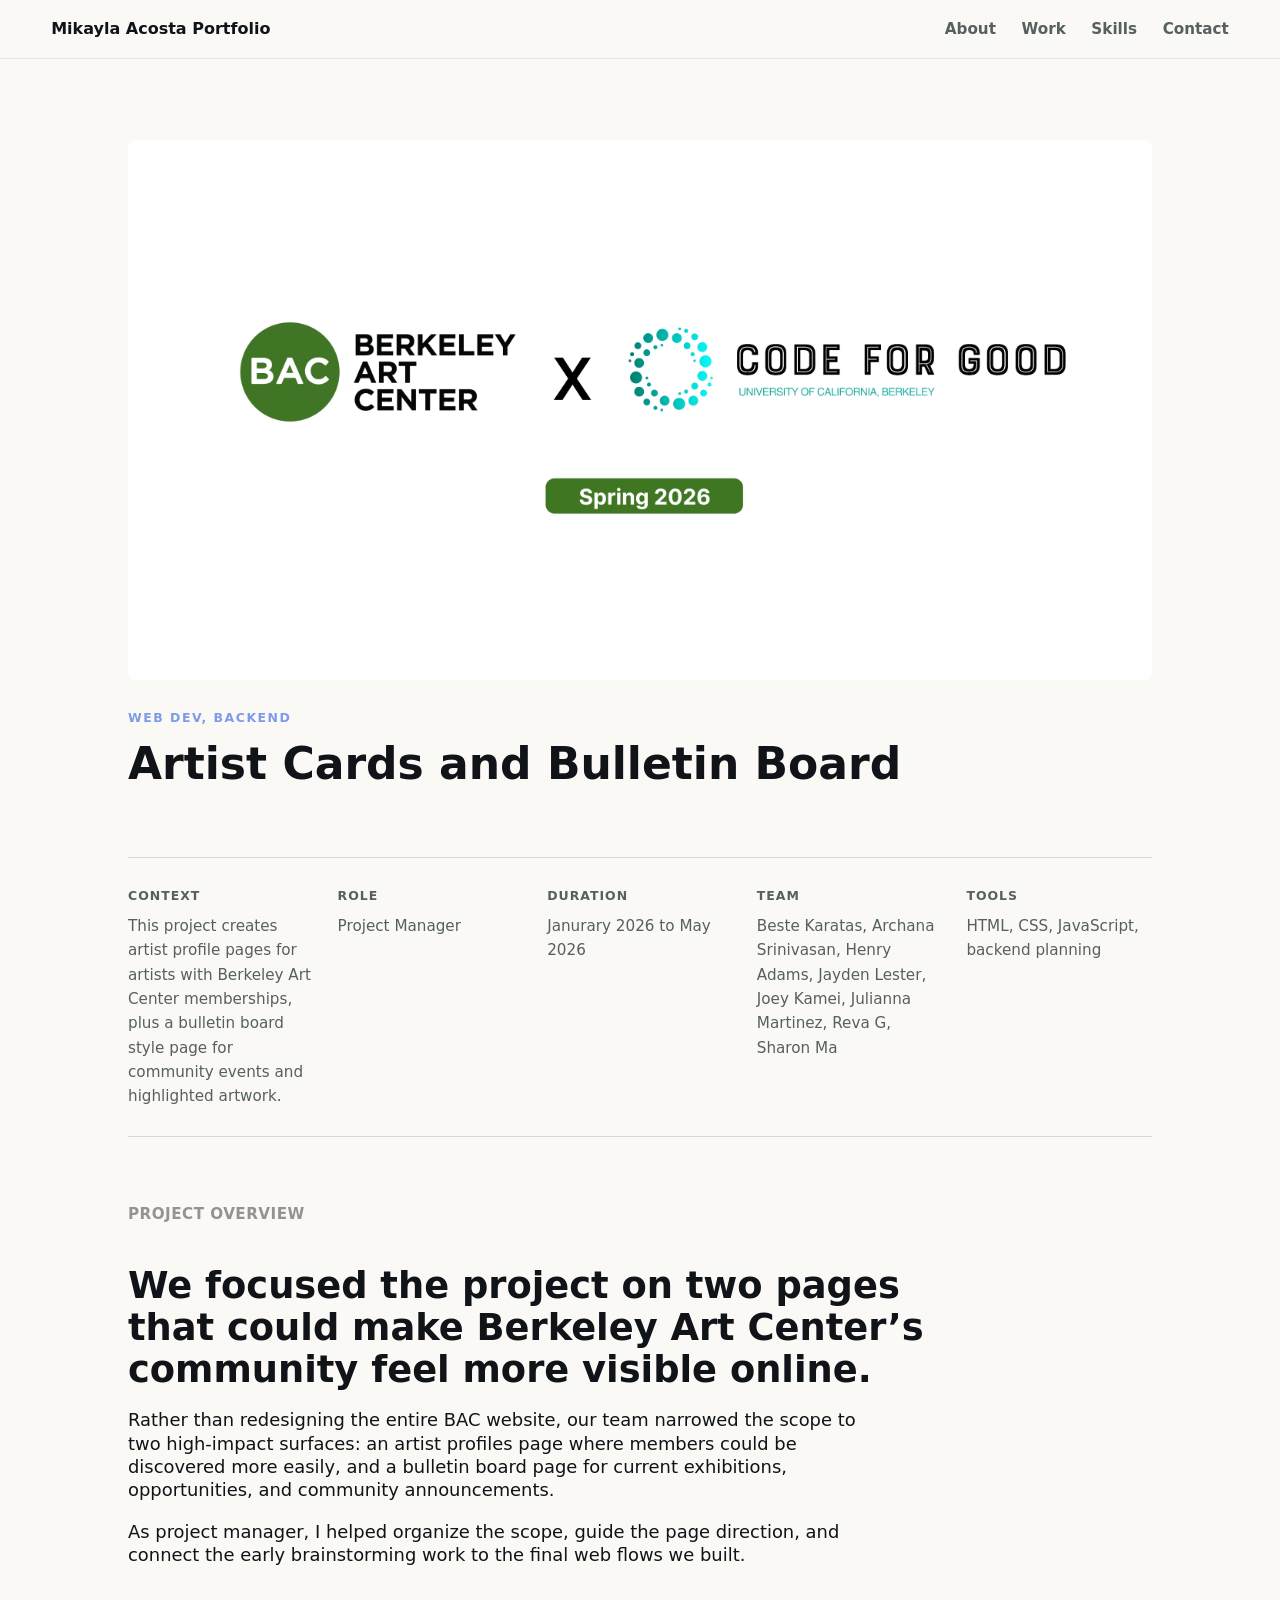
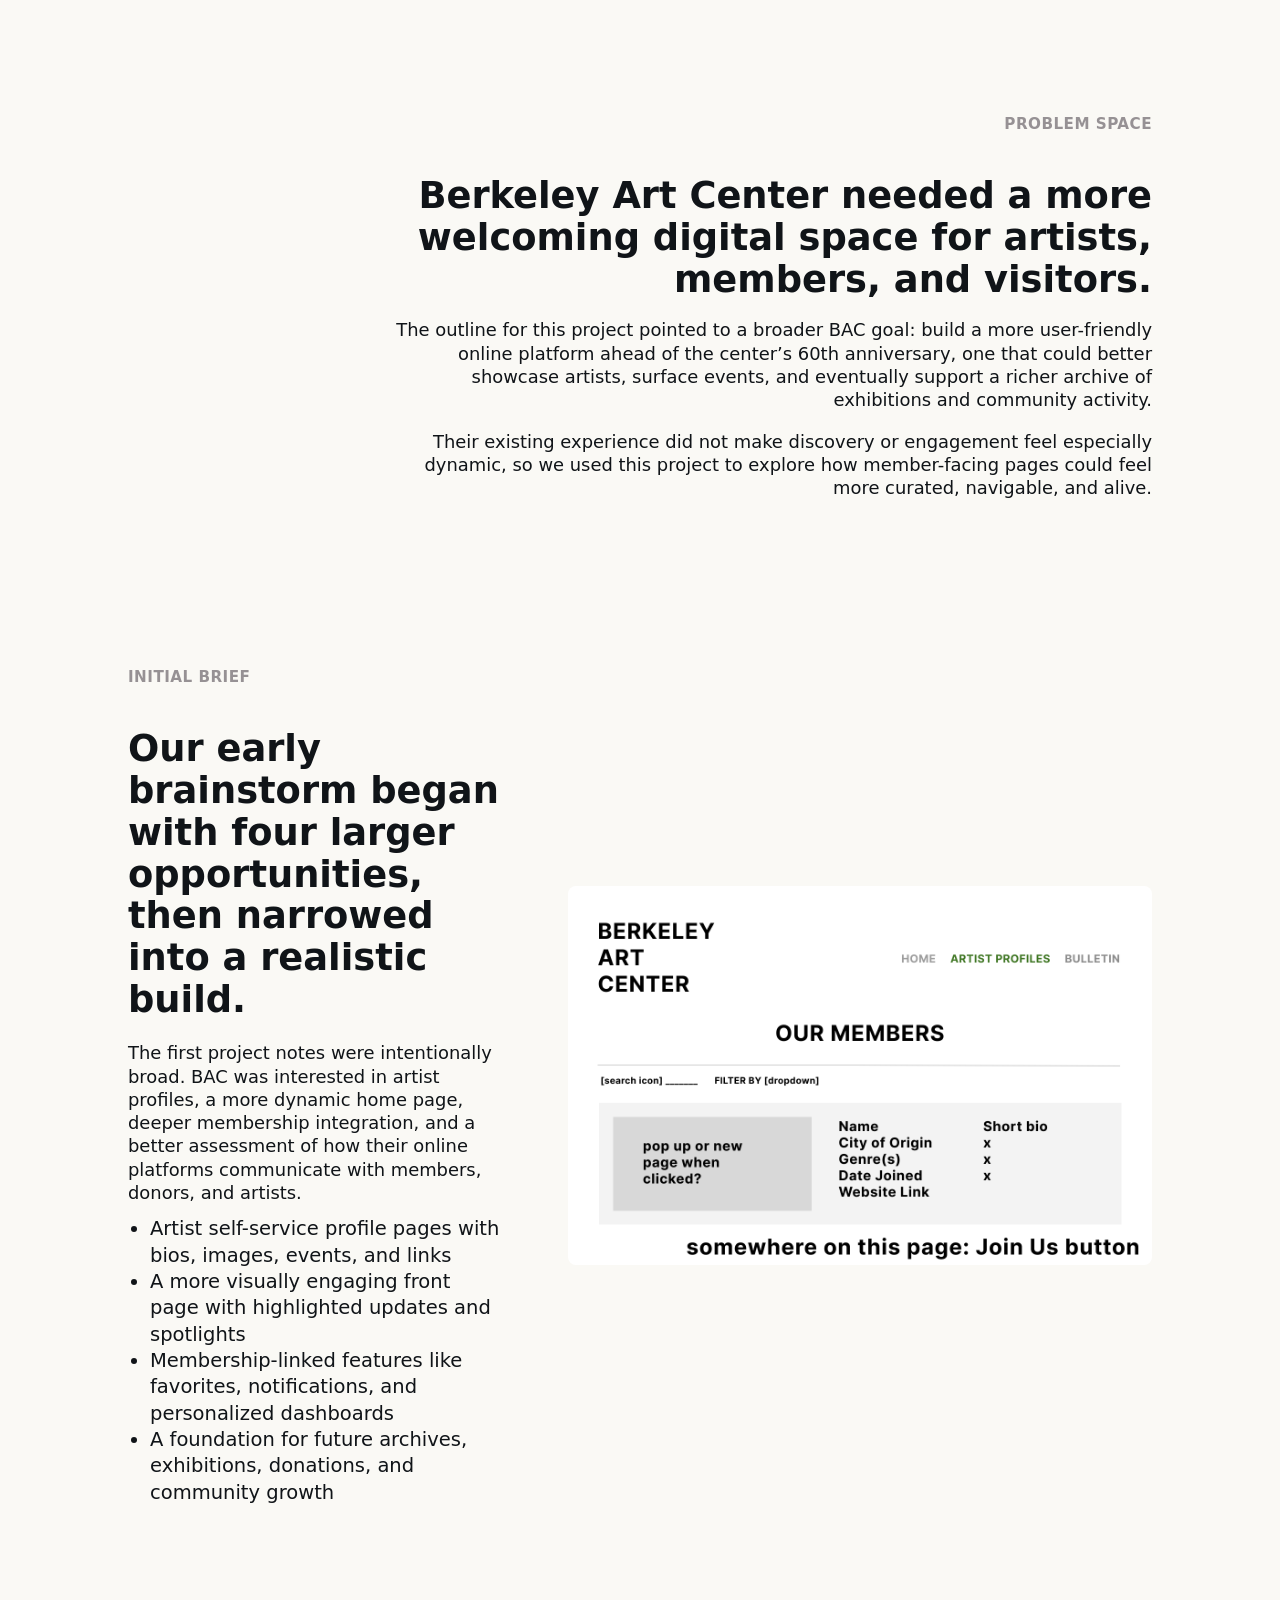
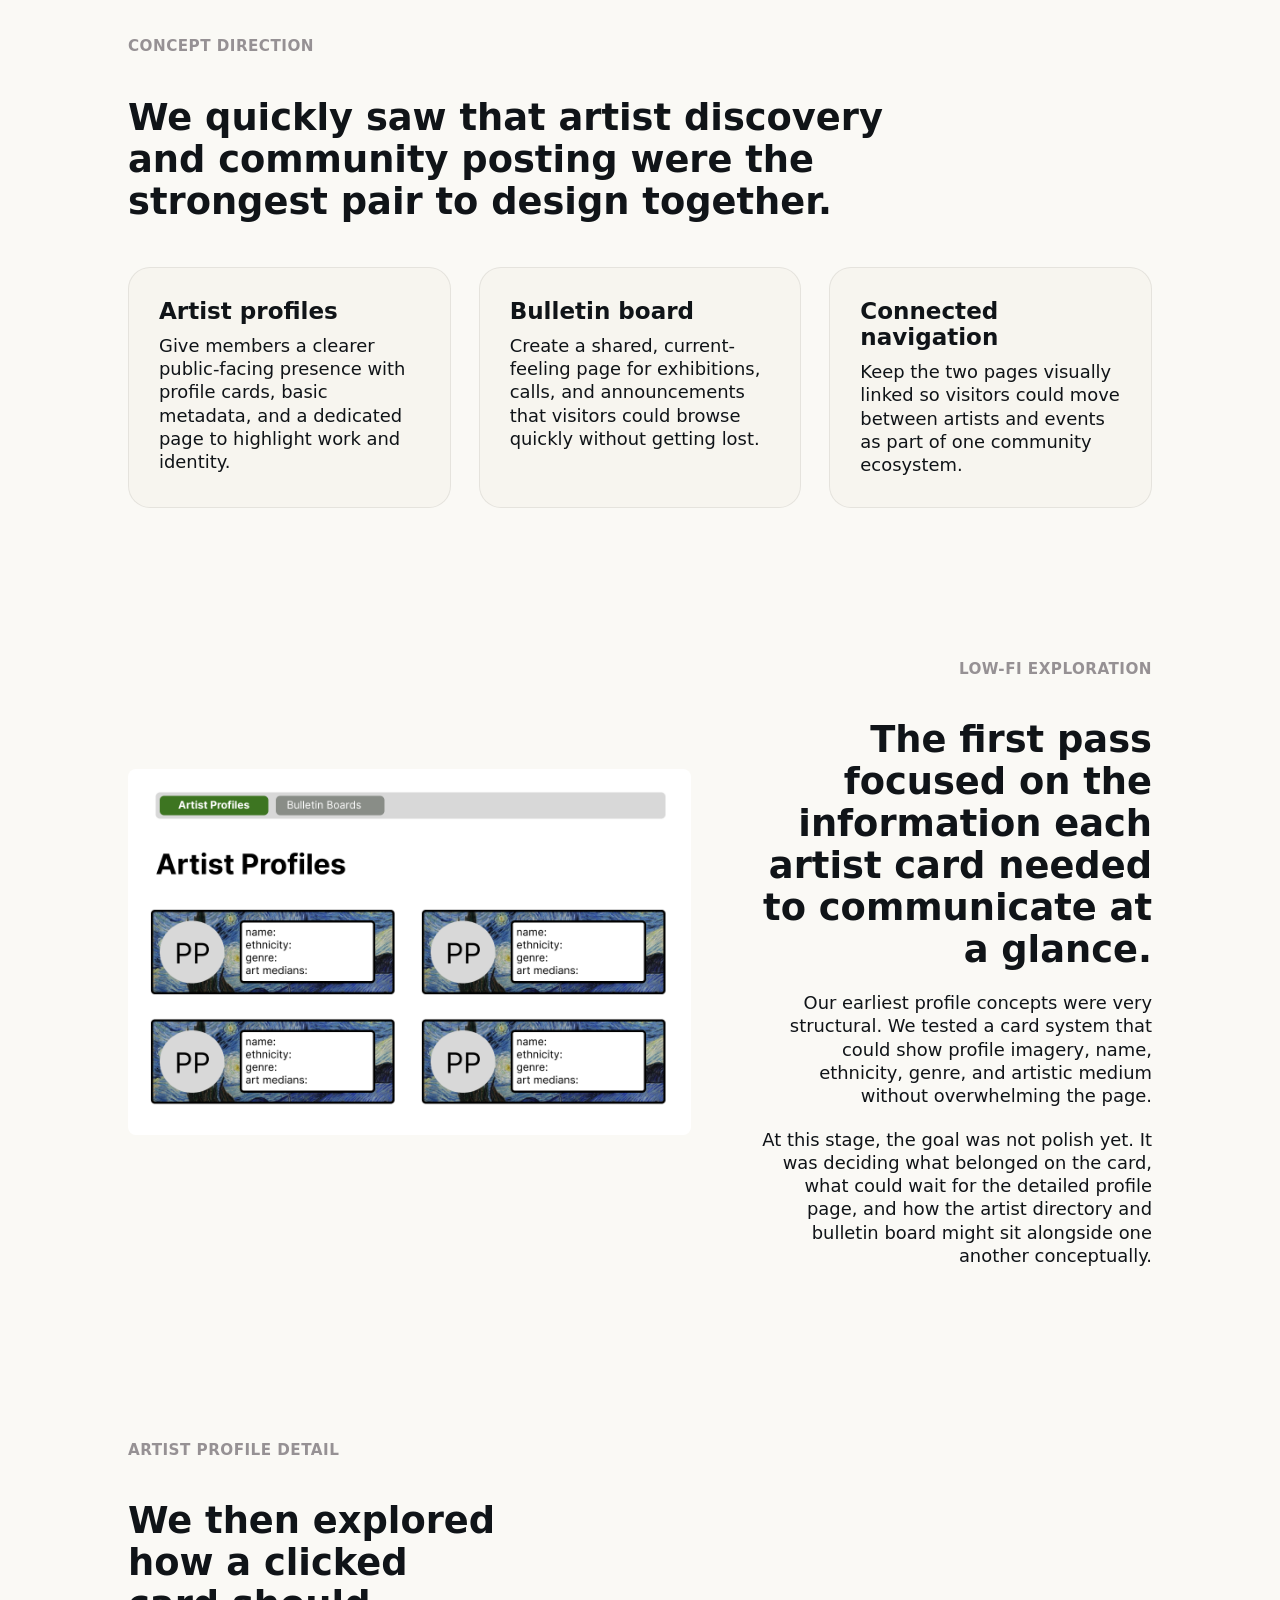
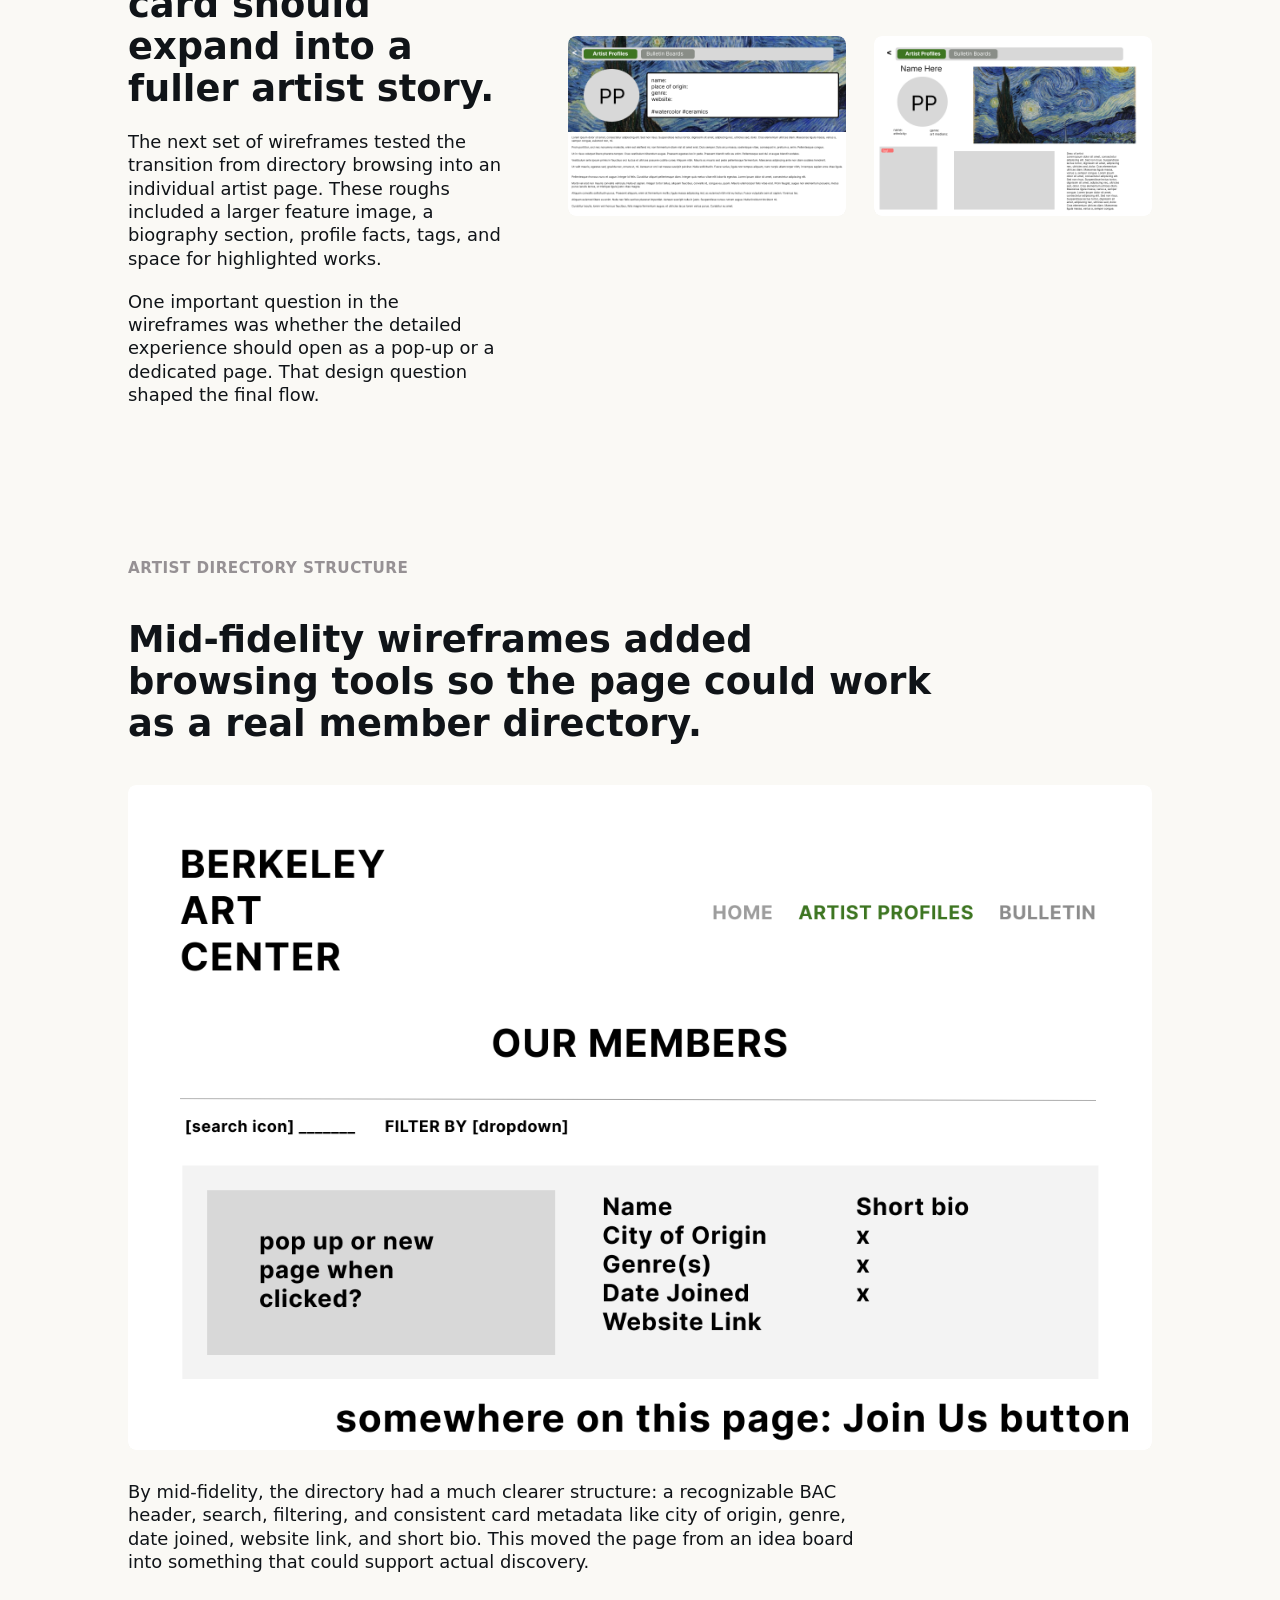
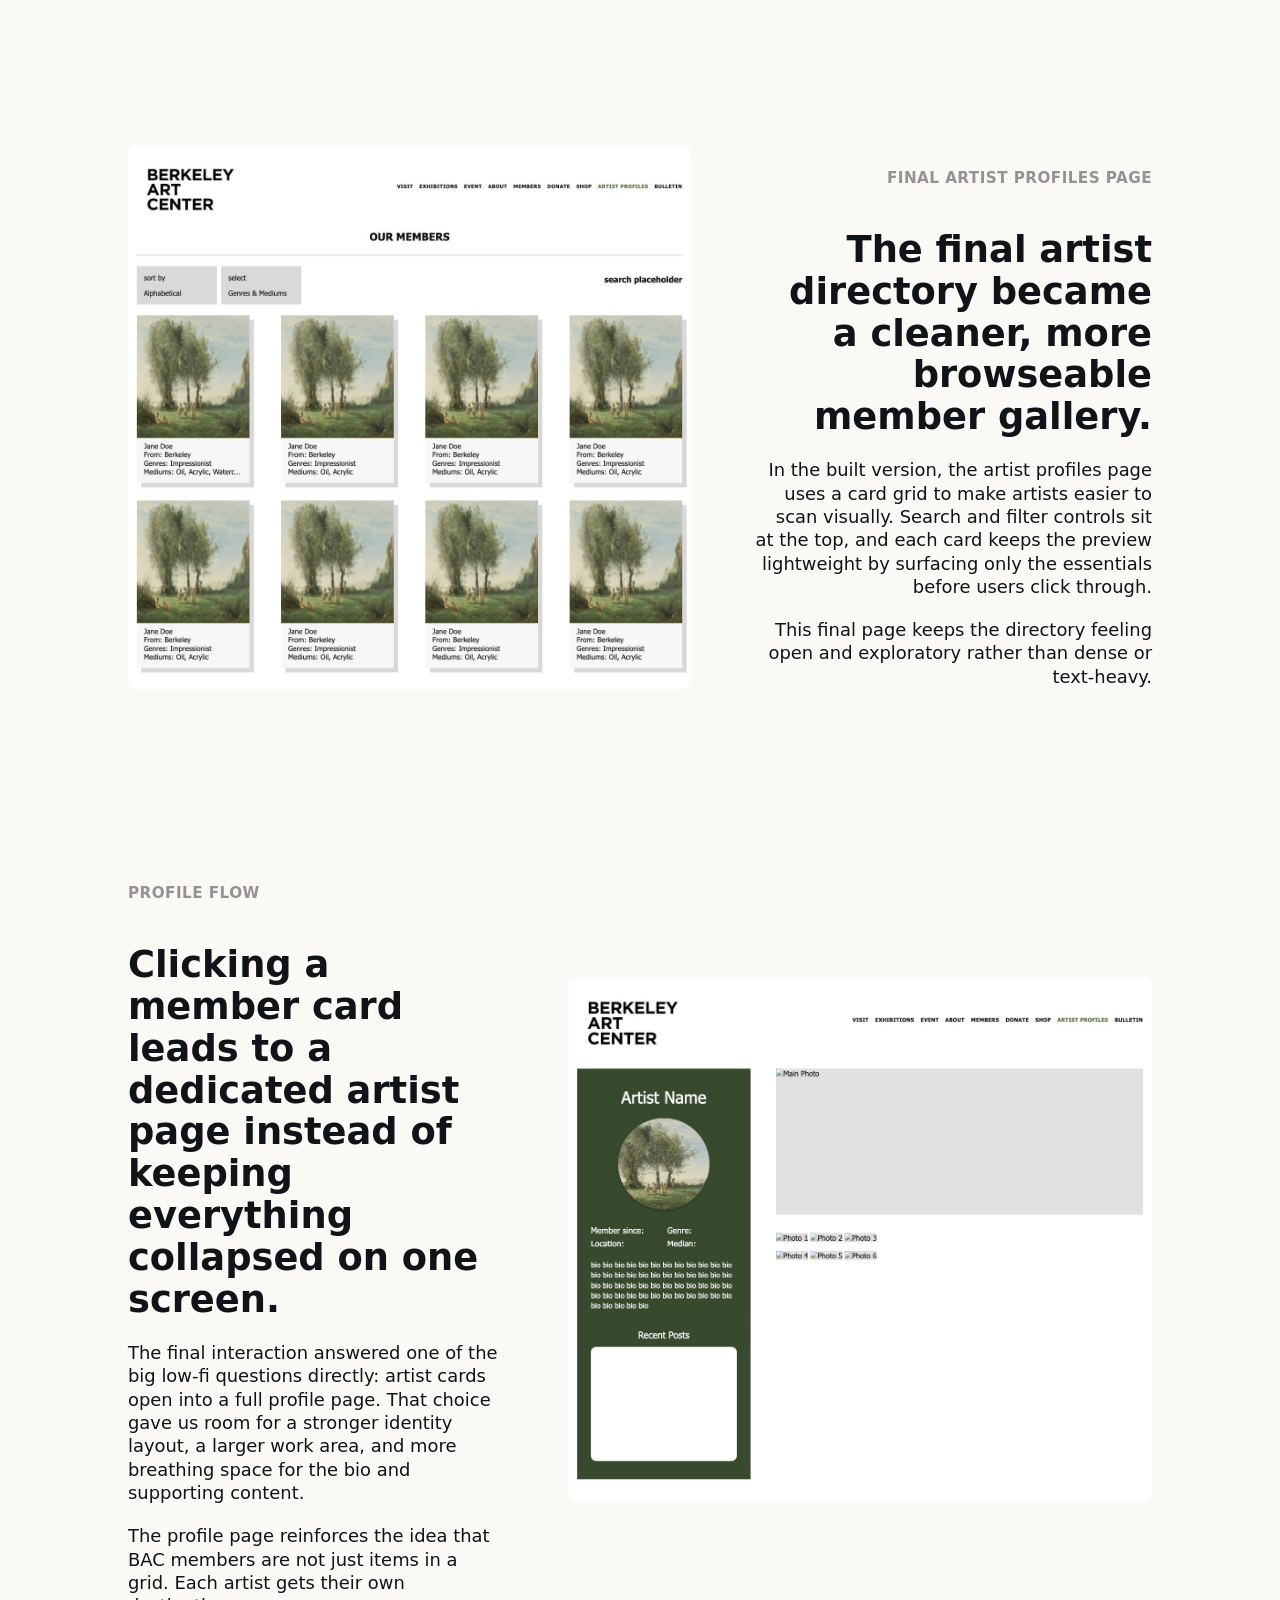
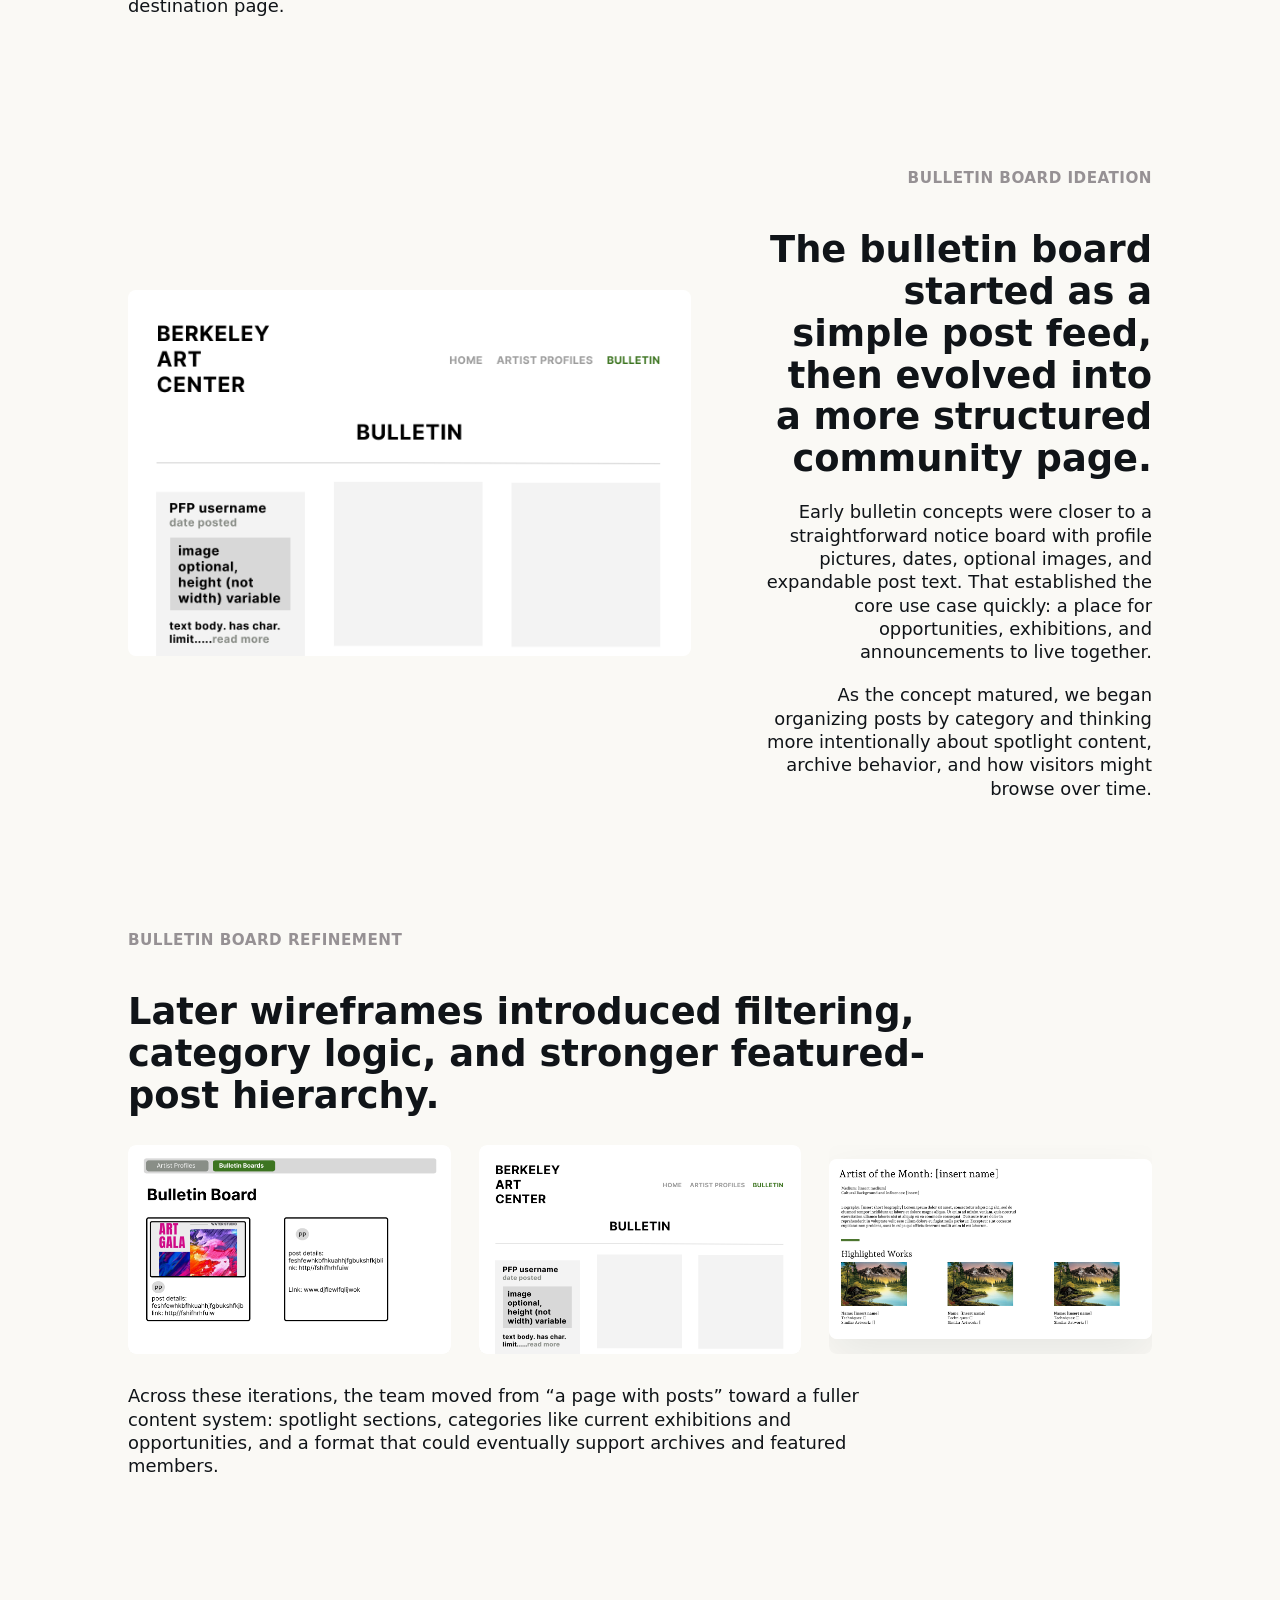
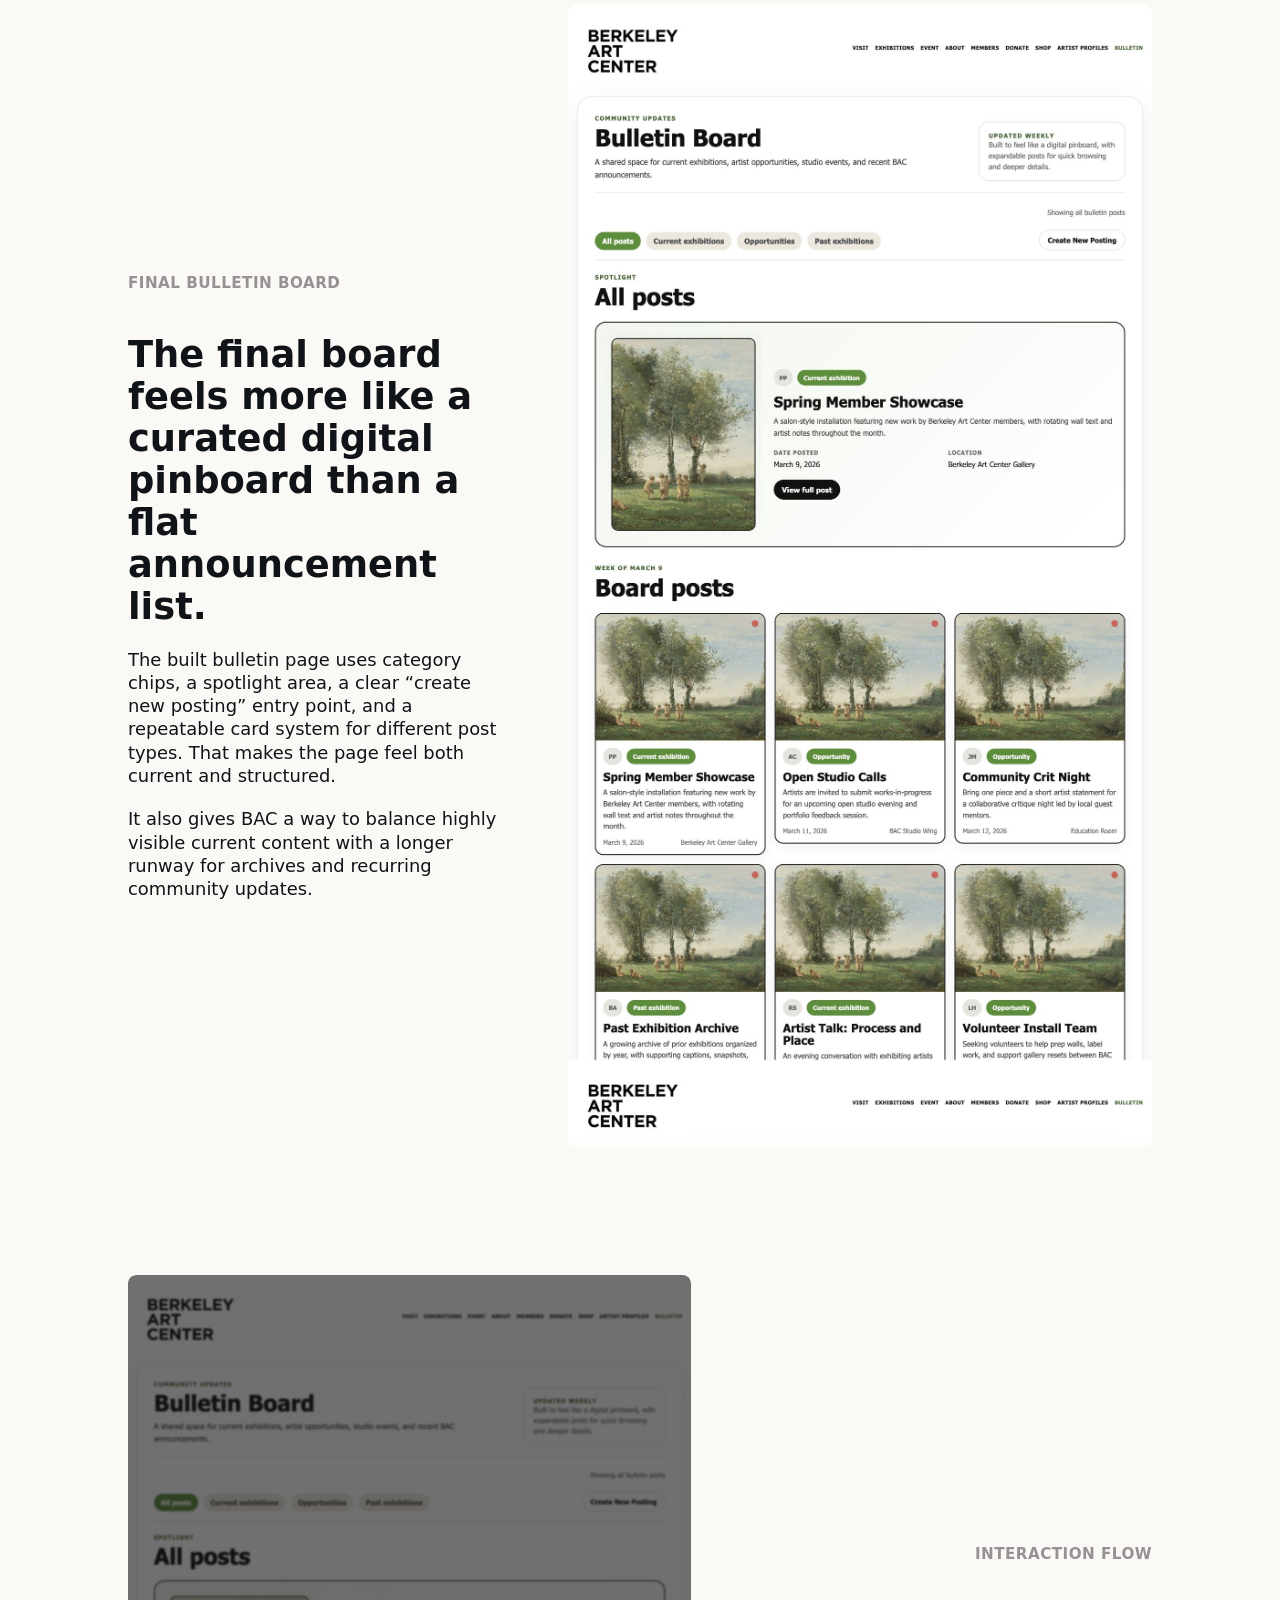
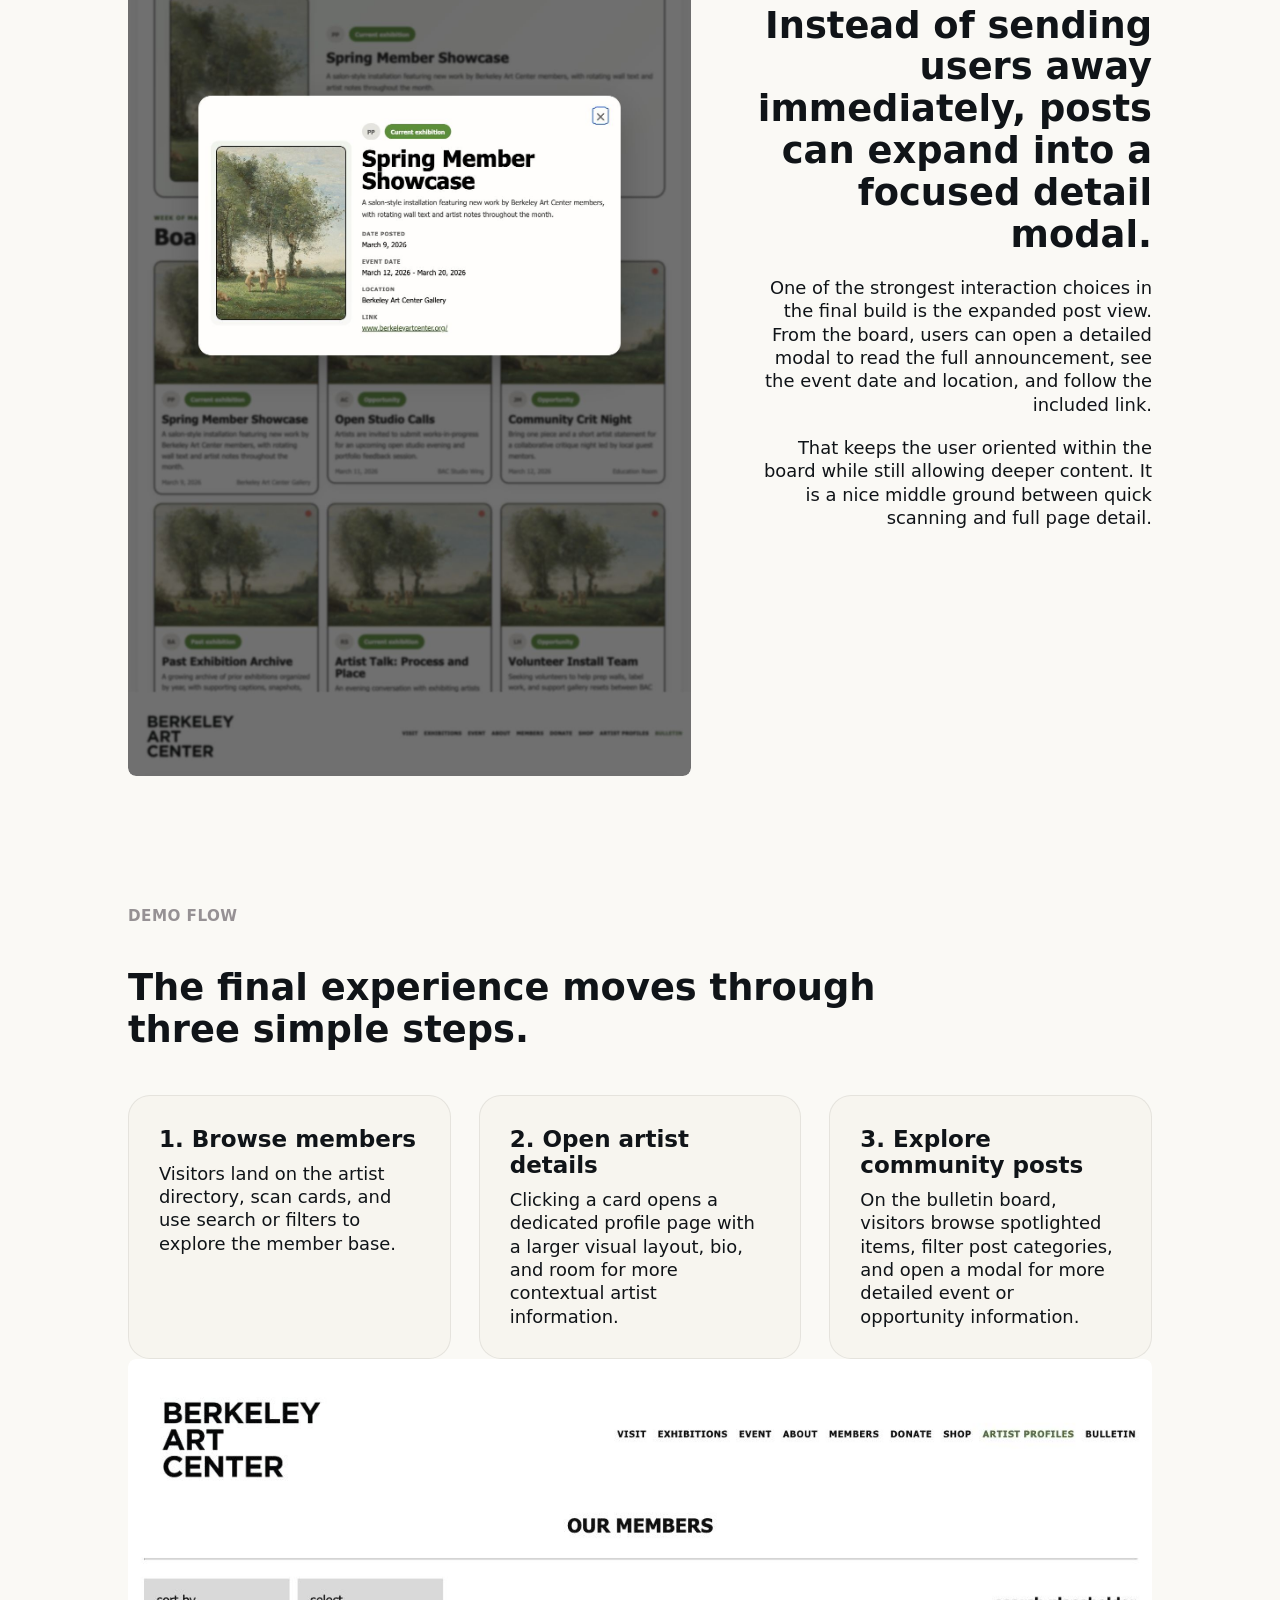
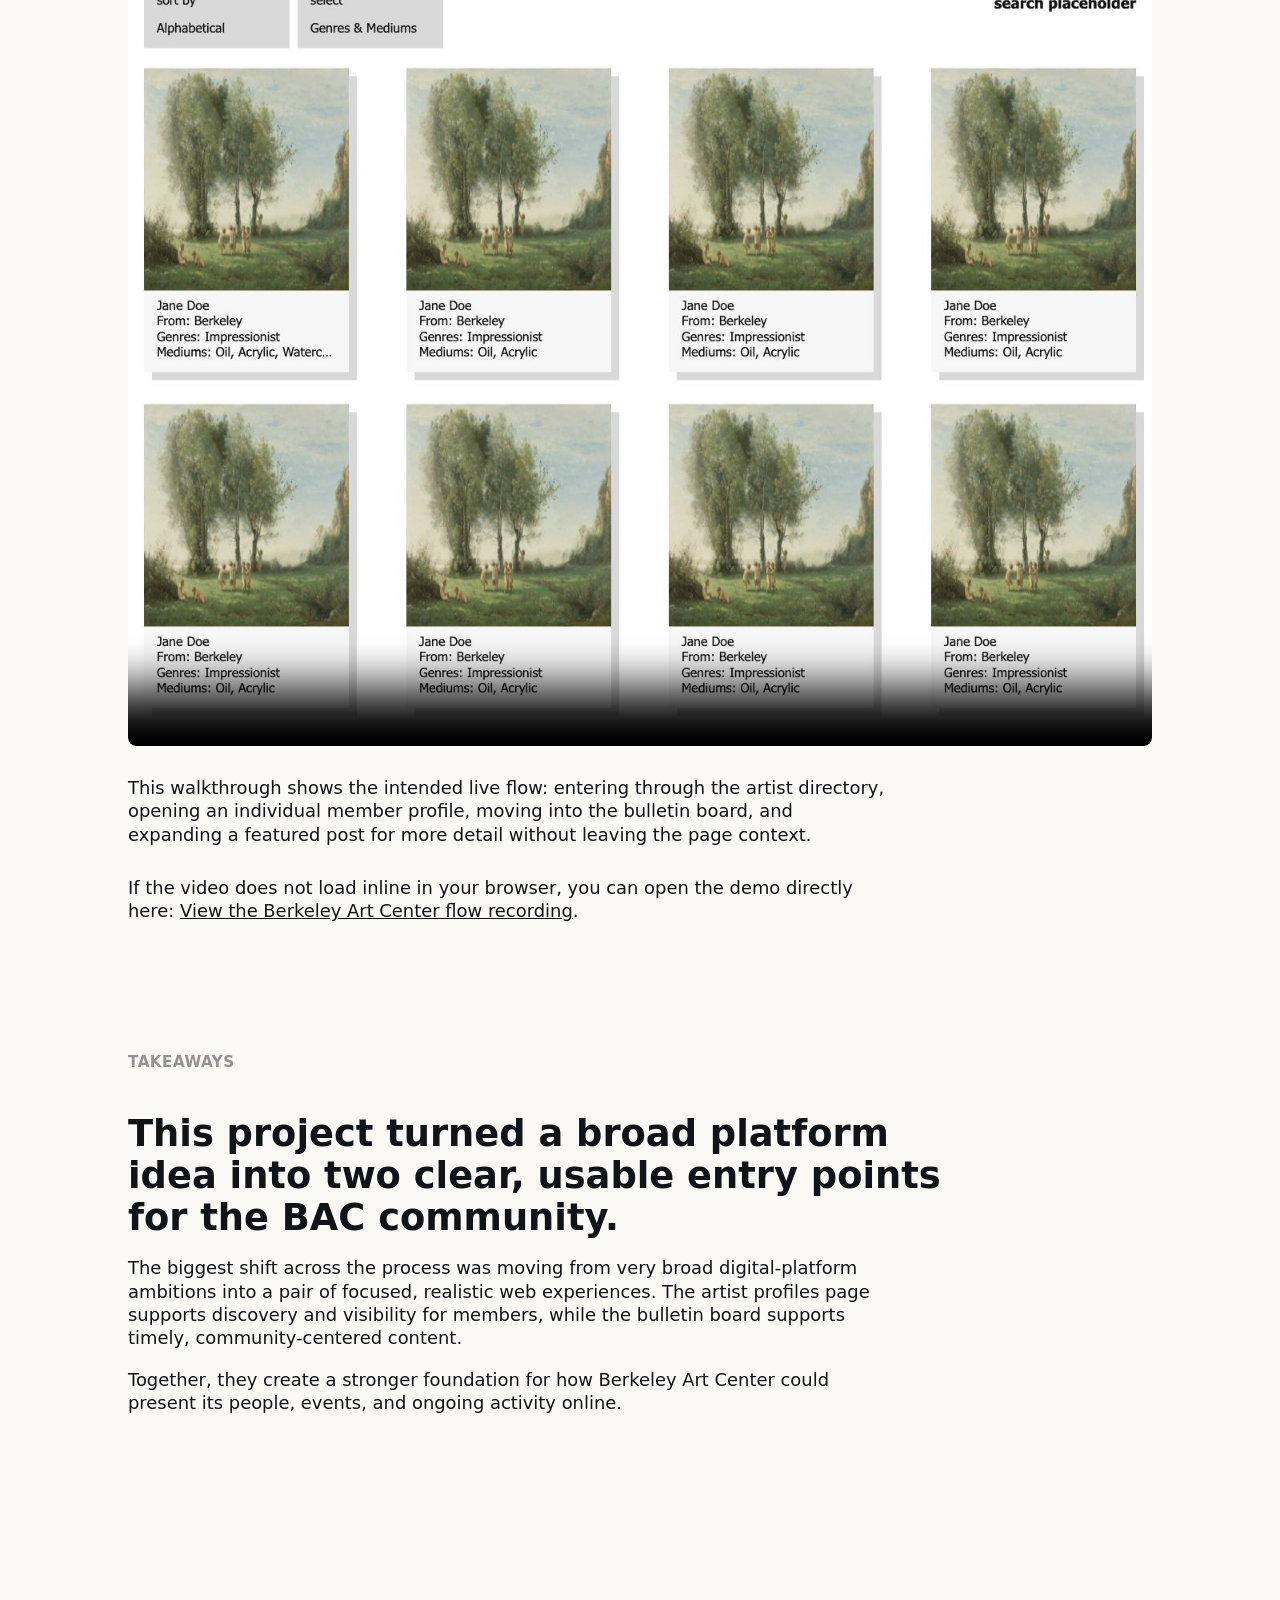
==== commit fbc34069: "Improve BAC demo video fallback" ====
--- a/projects/community-archive.html
+++ b/projects/community-archive.html
@@ -341,8 +341,13 @@
           </article>
         </div>
         <figure class="media-frame demo-video-frame prototype-video-figure">
-          <video controls playsinline preload="metadata">
-            <source src="../assets/bac-demo-flow.mov" type="video/quicktime" />
+          <video
+            controls
+            playsinline
+            preload="metadata"
+            src="../assets/bac-demo-flow.mov"
+            poster="../assets/bac-final-landing.png"
+          >
             Your browser does not support the demo video.
           </video>
         </figure>
@@ -351,6 +356,10 @@
           opening an individual member profile, moving into the bulletin board, and expanding a
           featured post for more detail without leaving the page context.
         </p>
+        <p class="redo-caption">
+          If the video does not load inline in your browser, you can open the demo directly here:
+          <a href="../assets/bac-demo-flow.mov">View the Berkeley Art Center flow recording</a>.
+        </p>
       </section>
 
       <section class="case-section case-slide">
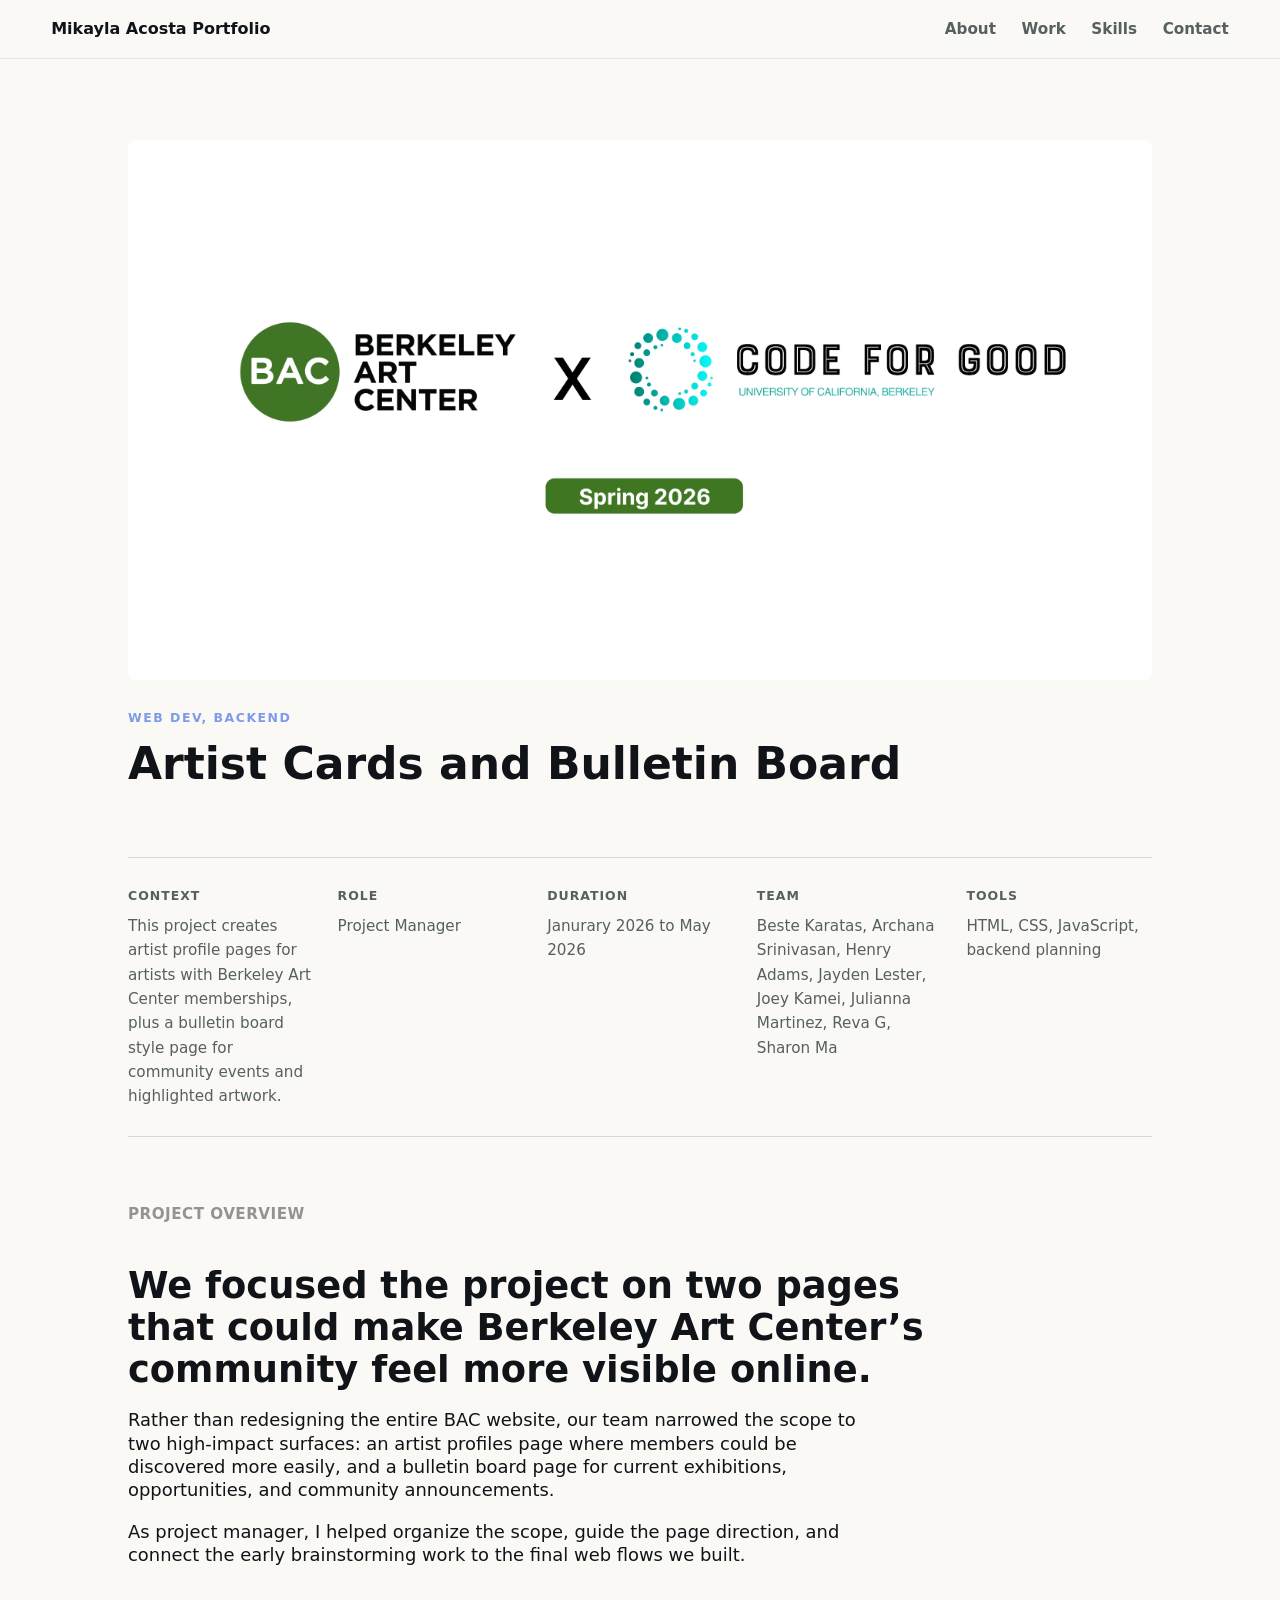
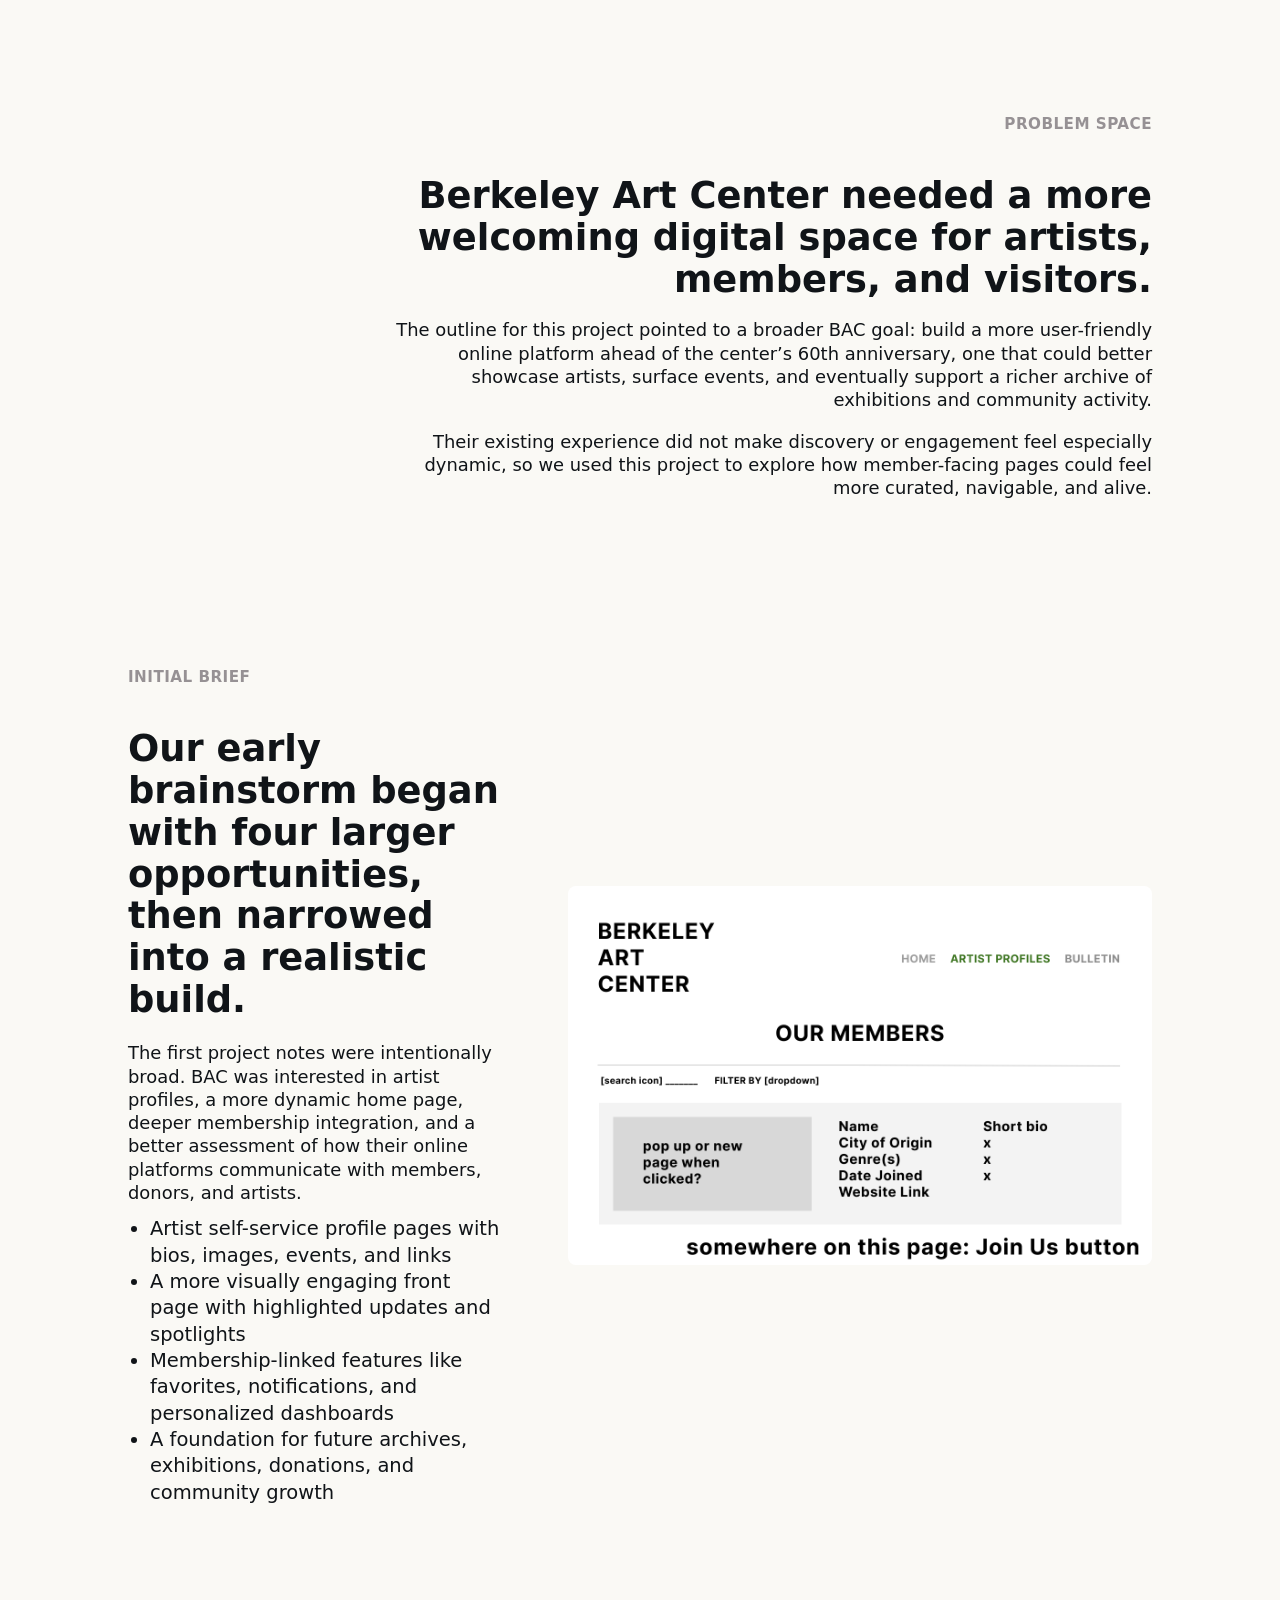
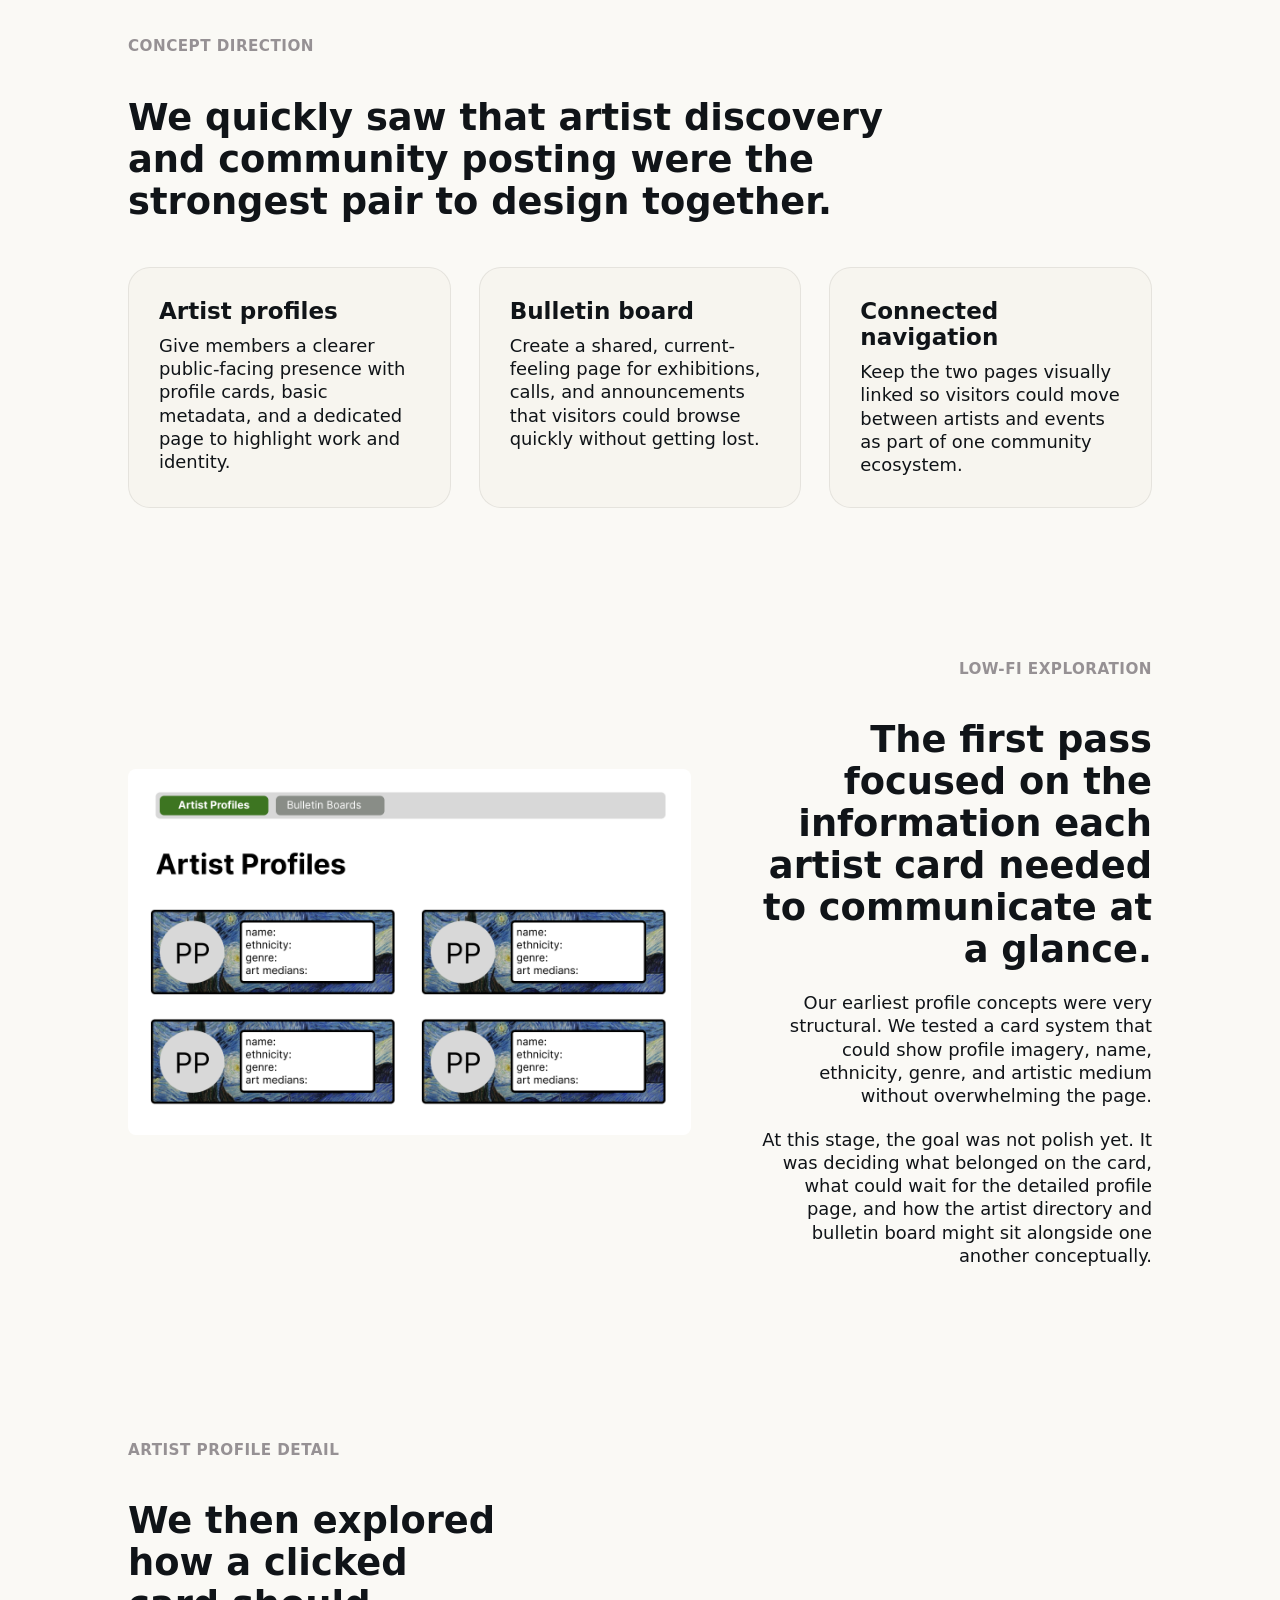
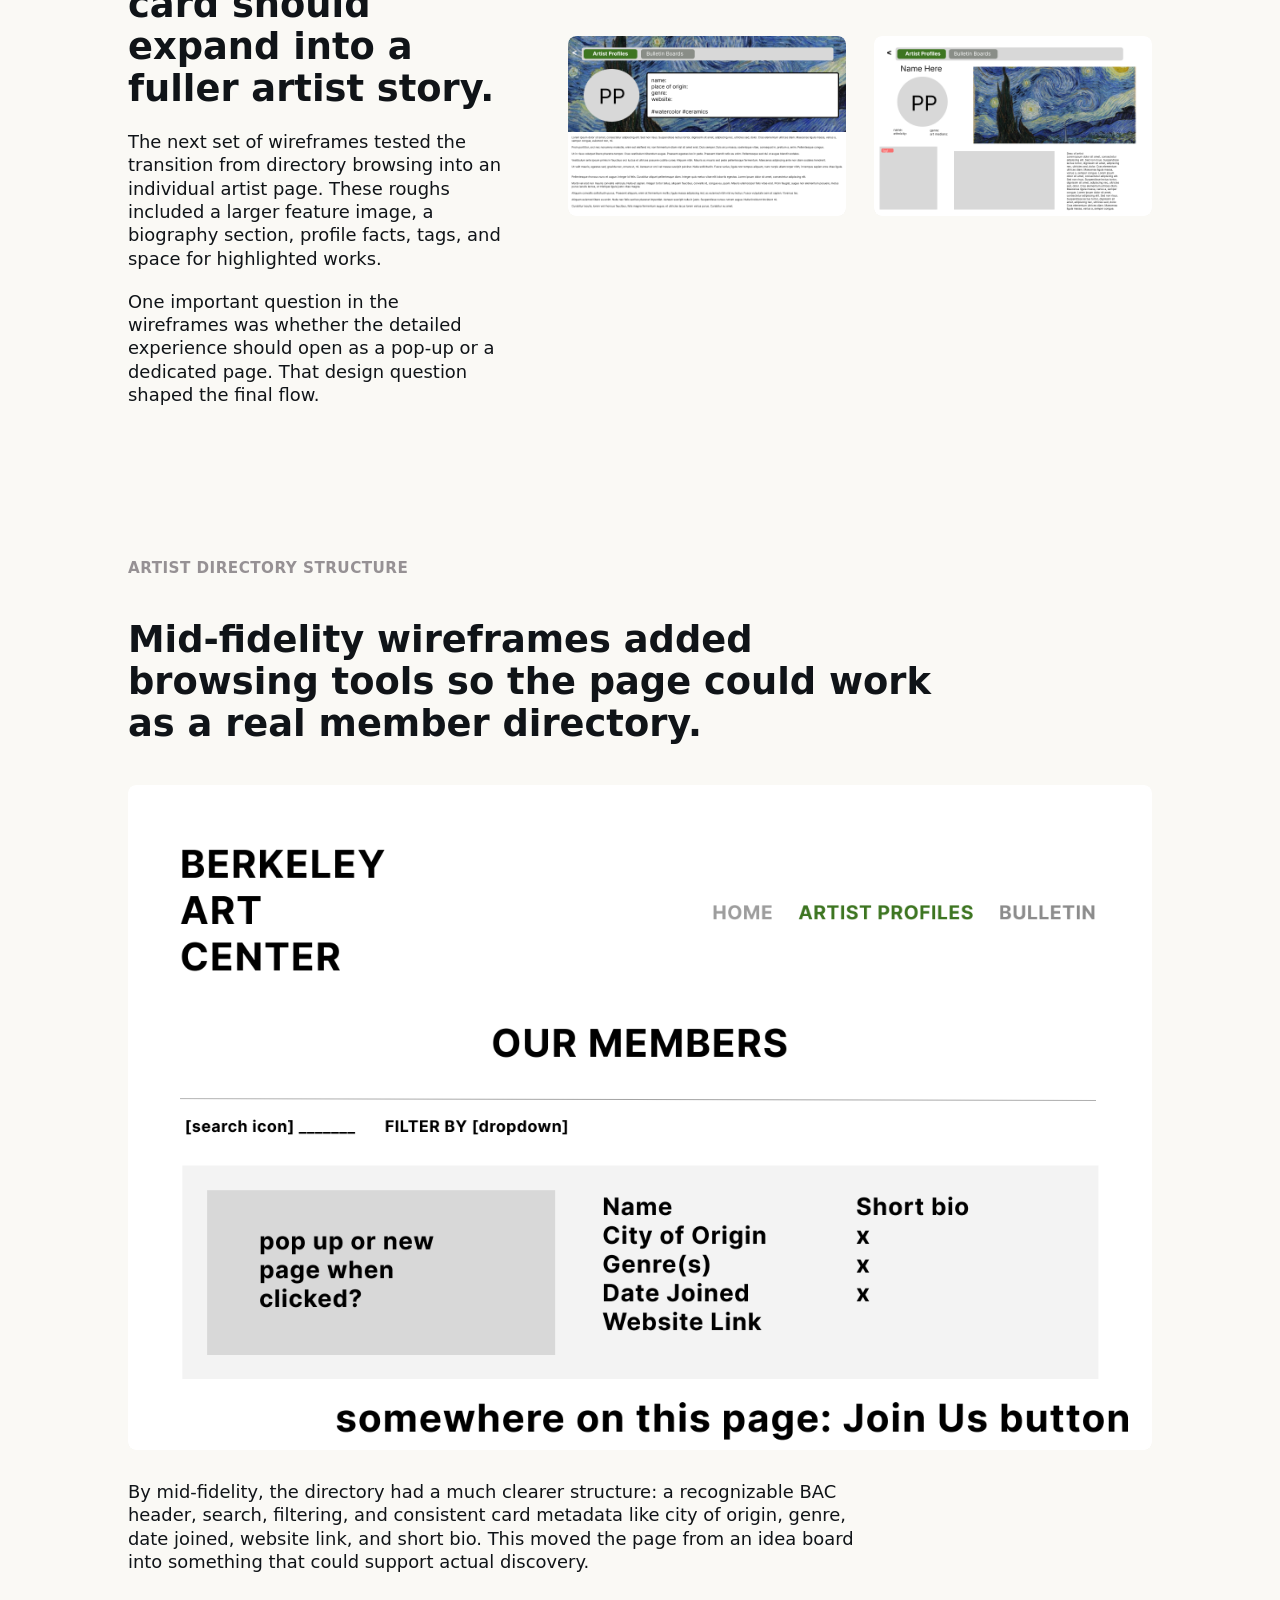
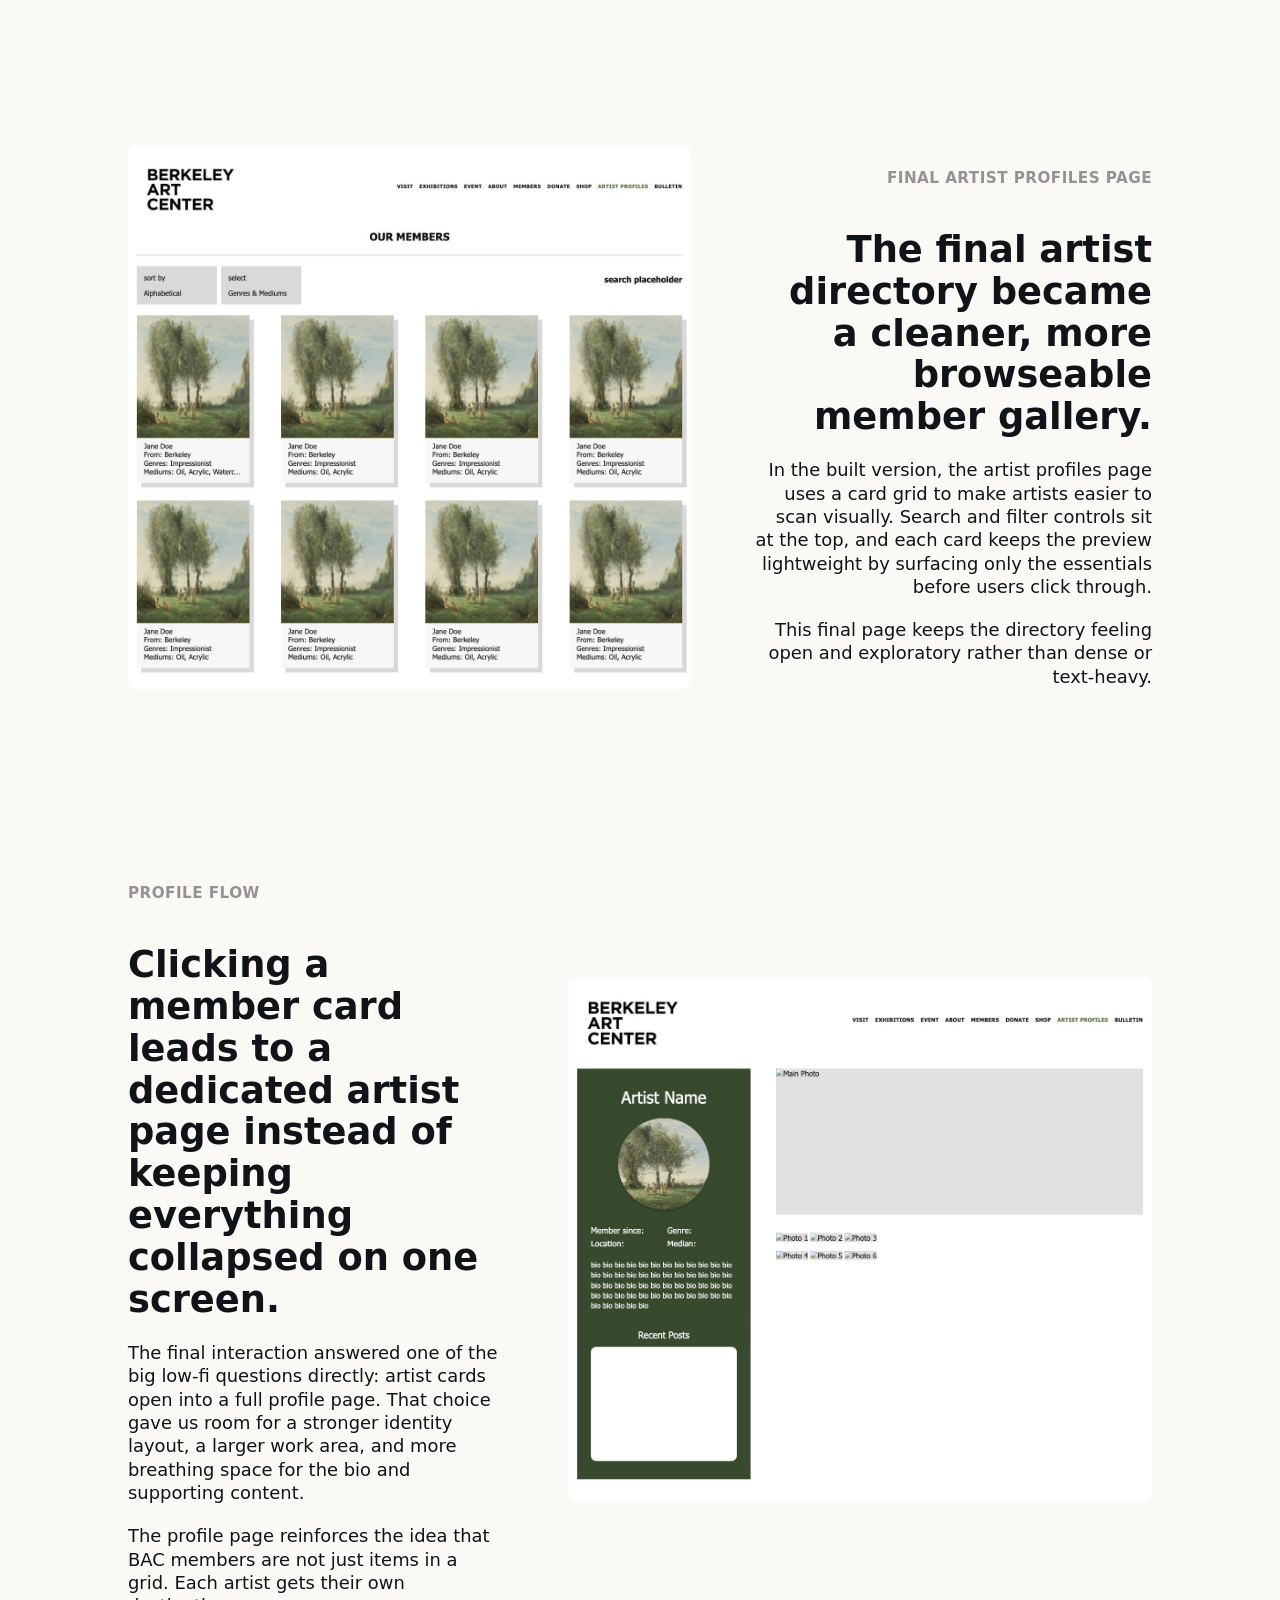
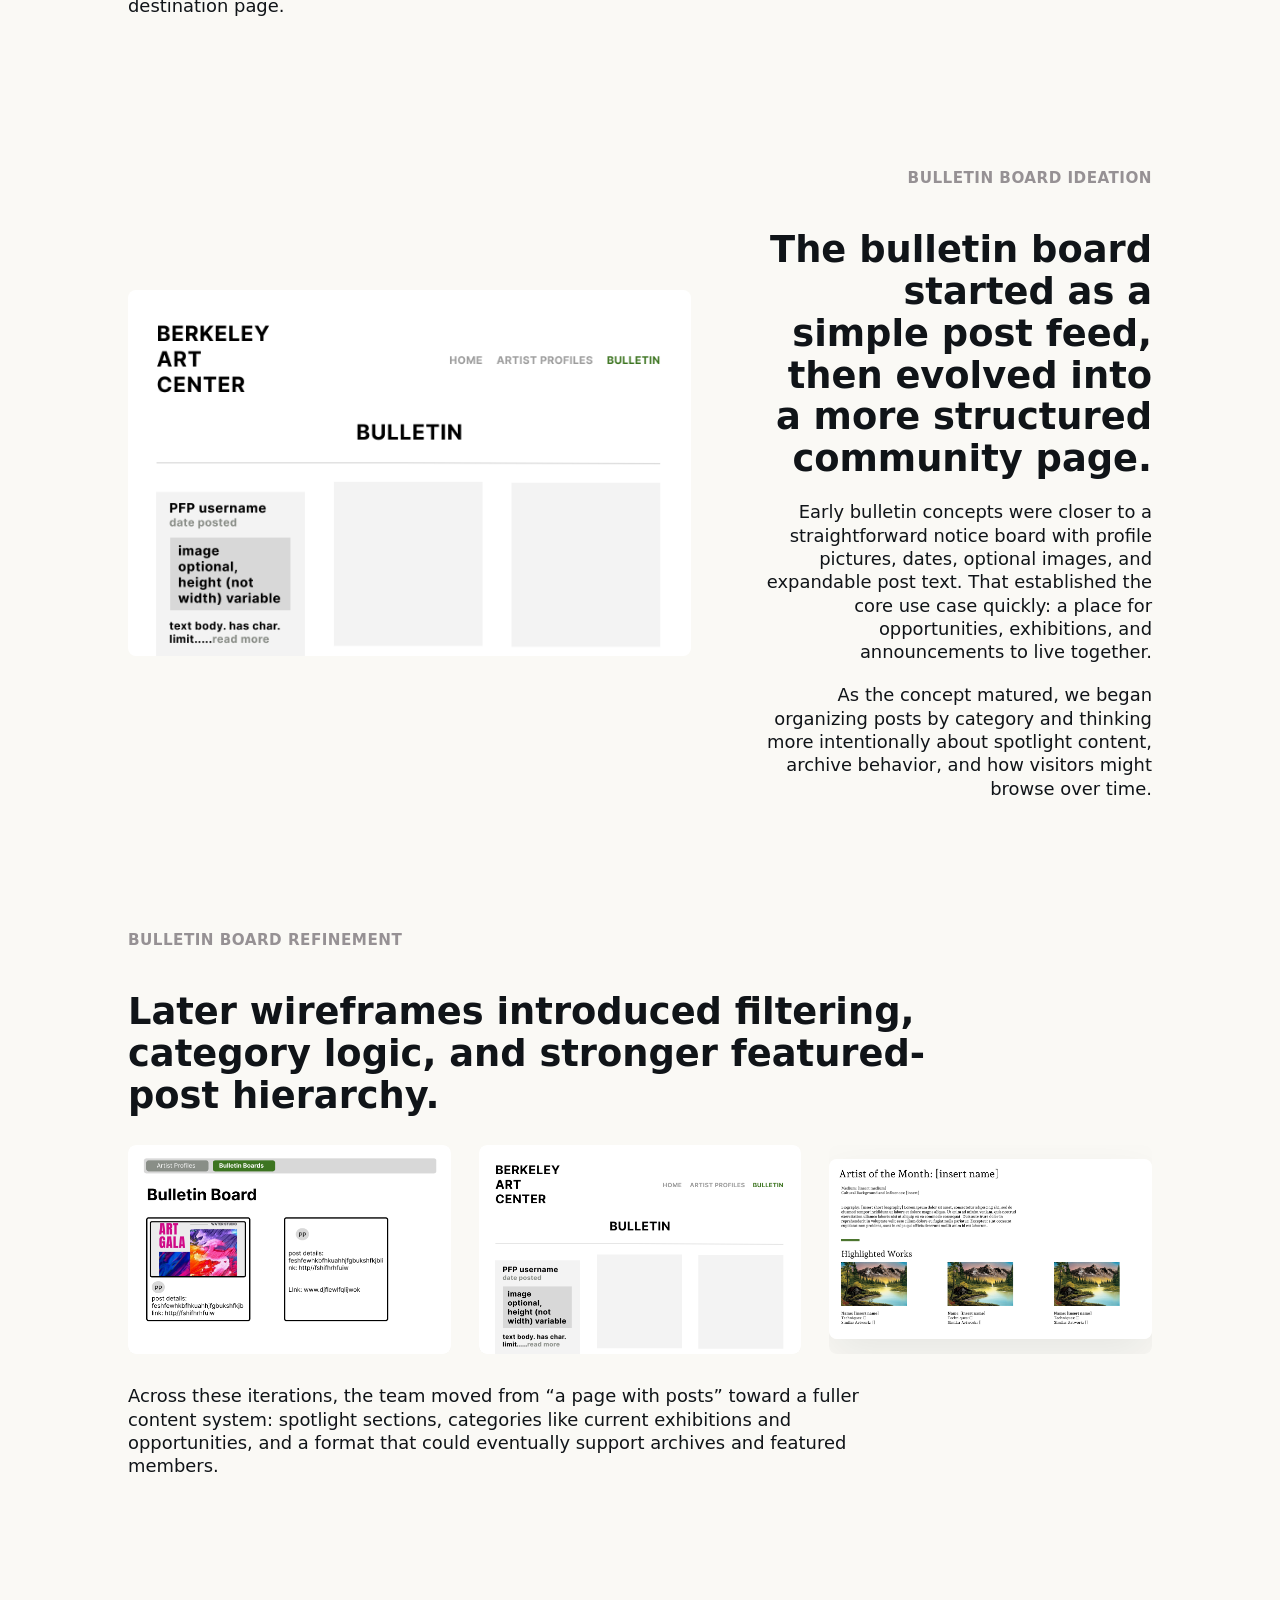
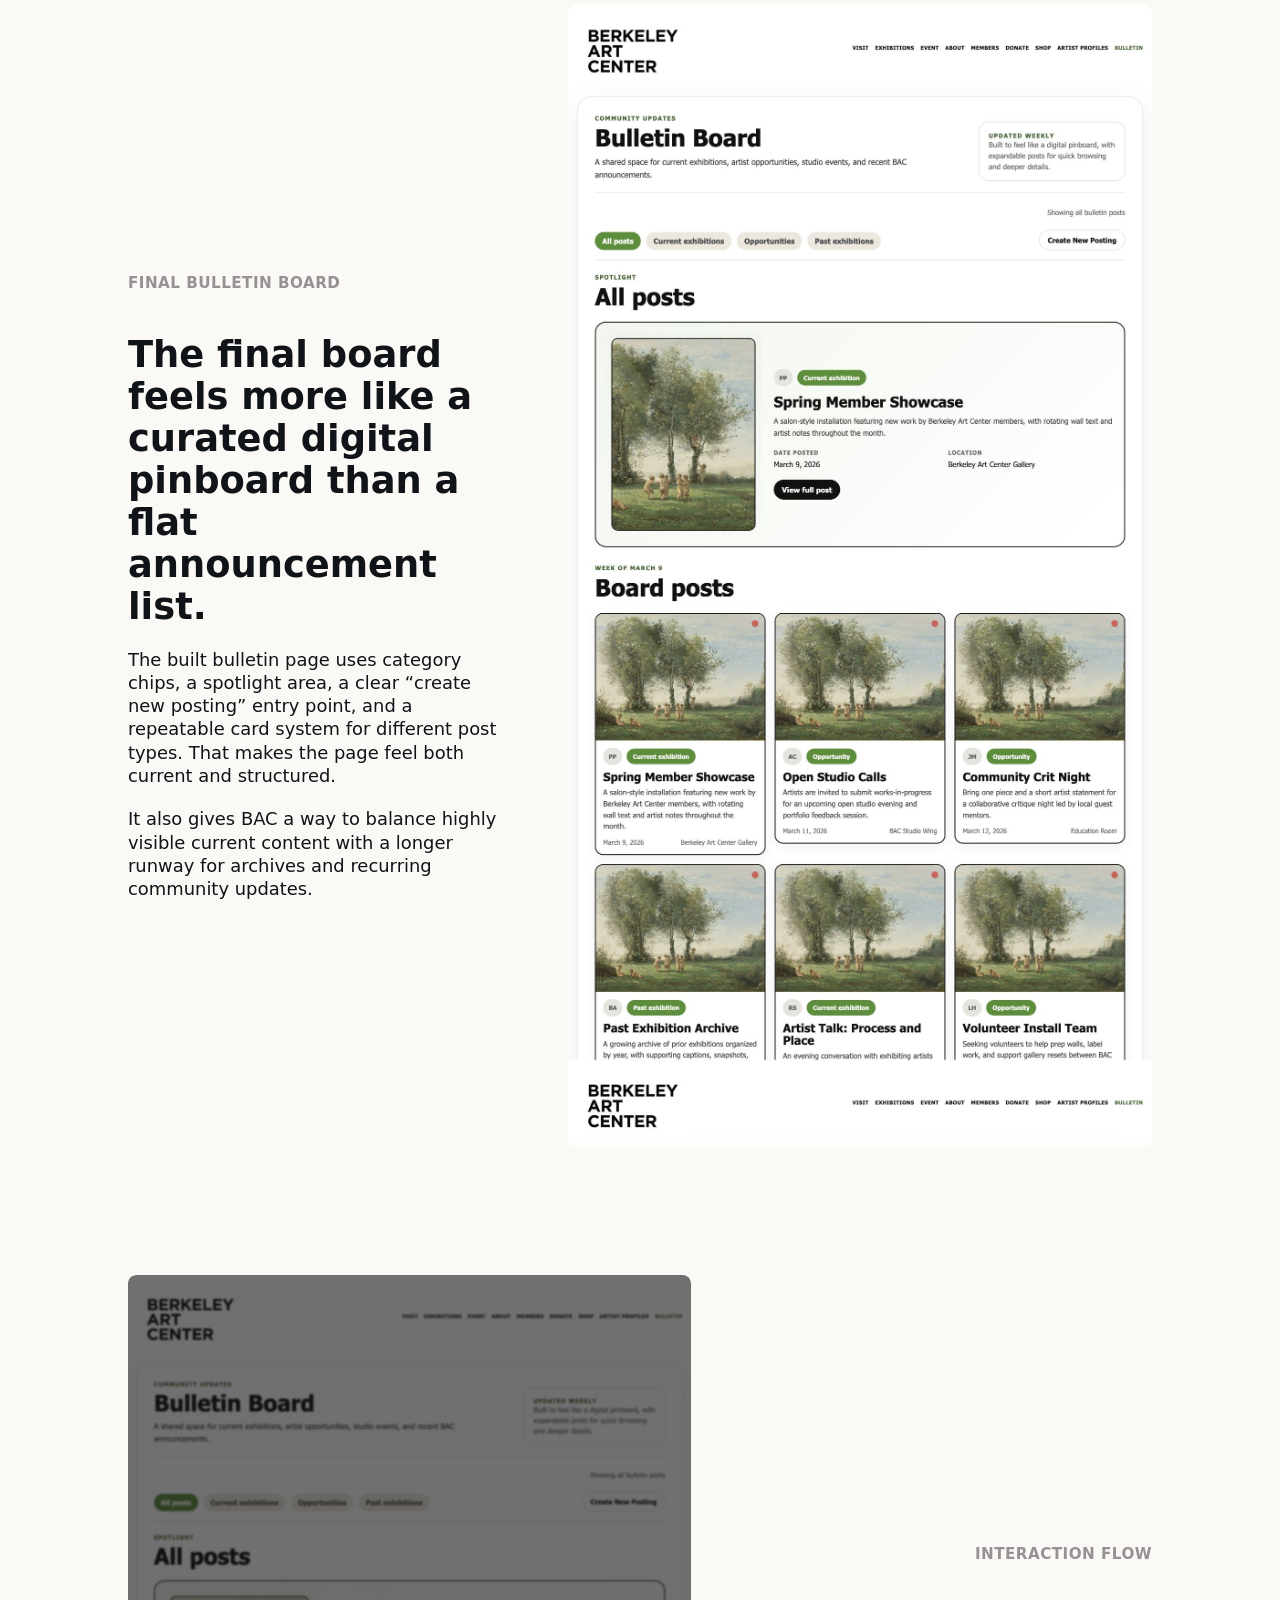
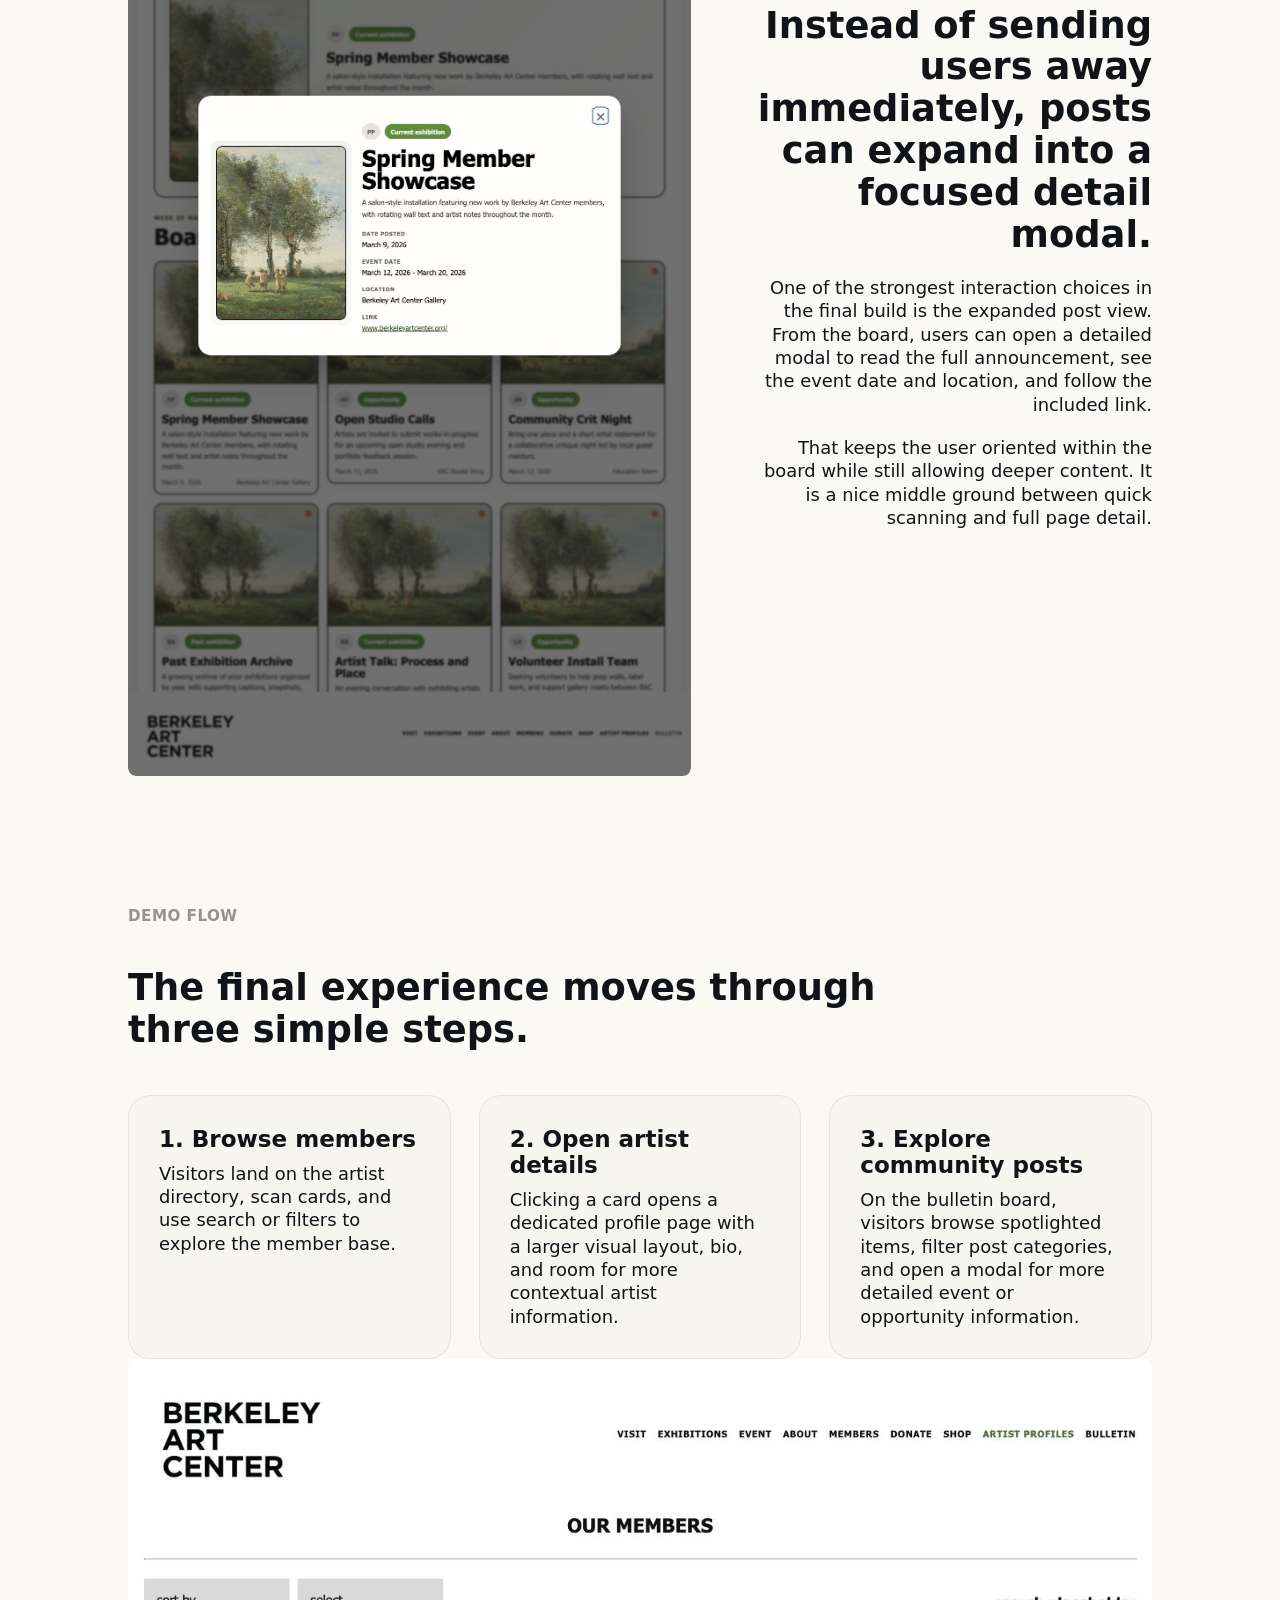
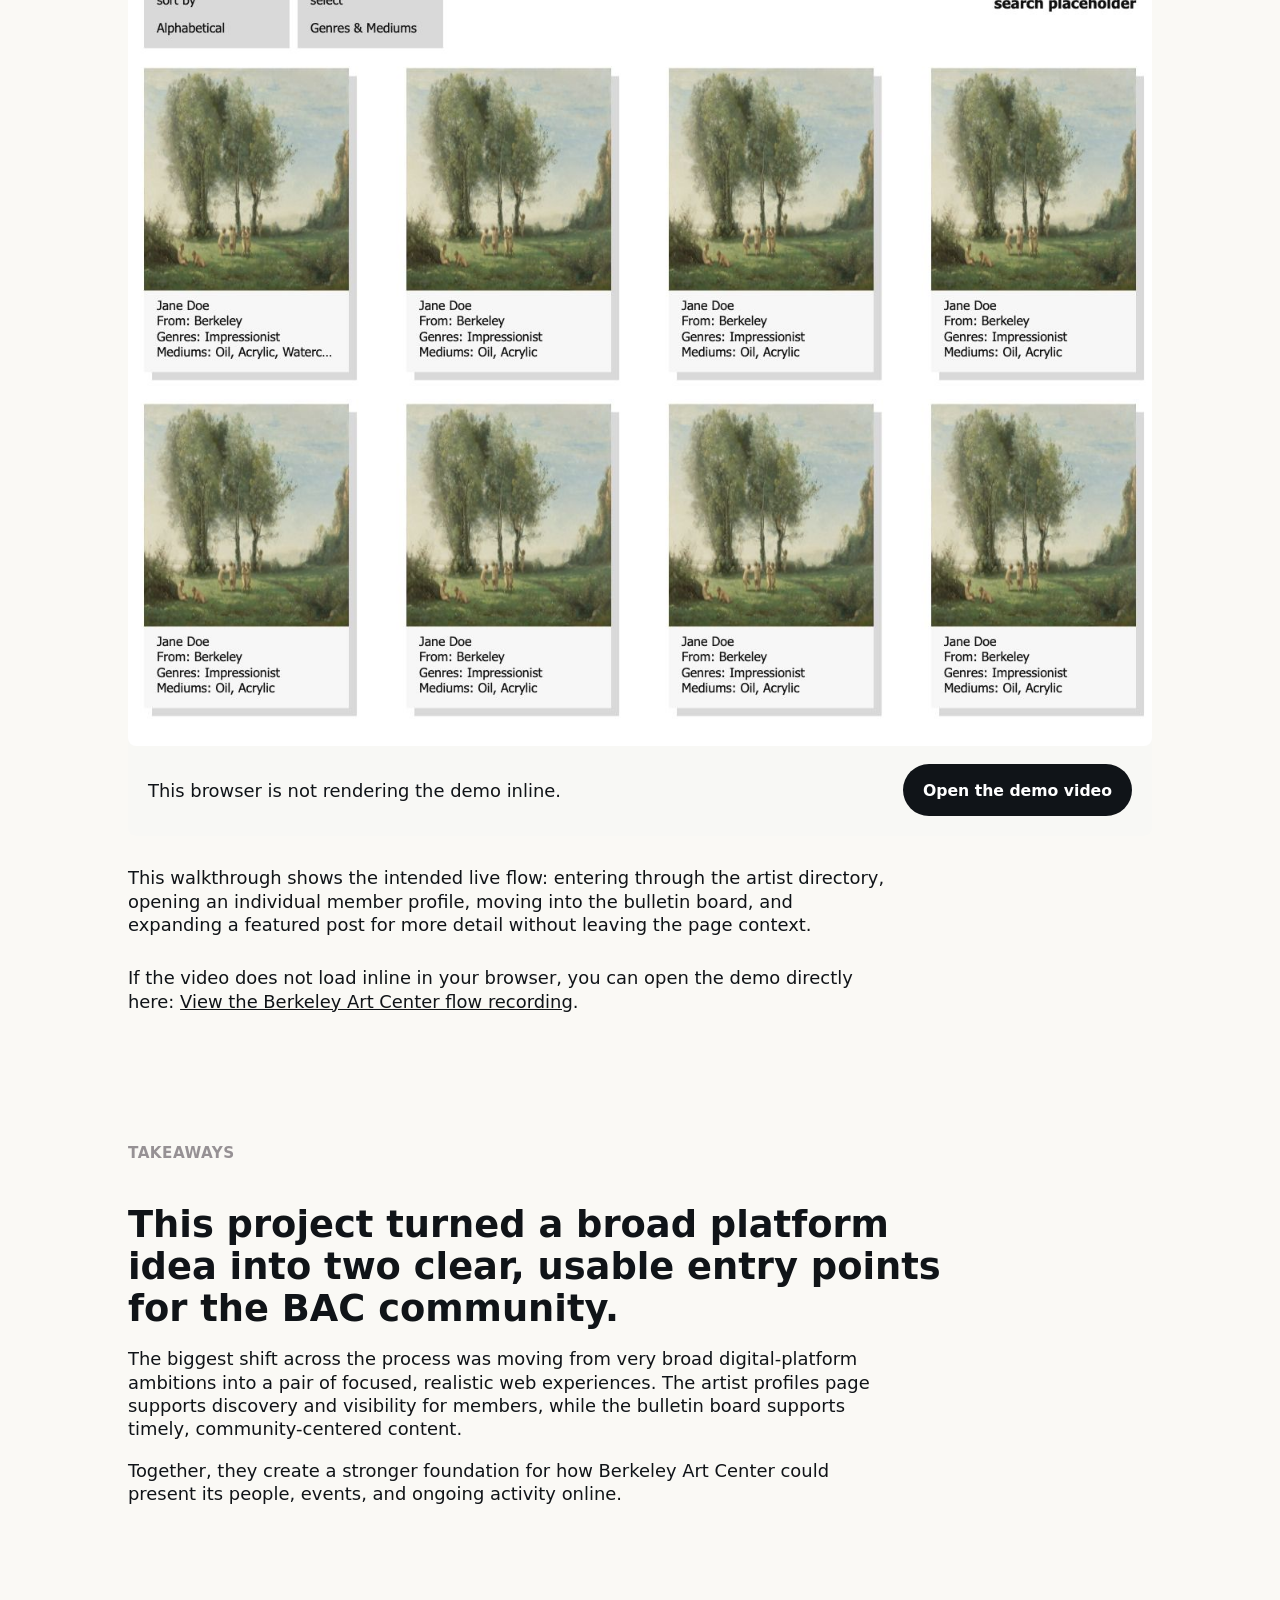
==== commit 6977dbc0: "Improve BAC video fallback" ====
--- a/projects/community-archive.html
+++ b/projects/community-archive.html
@@ -340,8 +340,12 @@
             </p>
           </article>
         </div>
-        <figure class="media-frame demo-video-frame prototype-video-figure">
+        <figure
+          class="media-frame demo-video-frame prototype-video-figure inline-video-shell"
+          data-inline-video-shell
+        >
           <video
+            data-inline-video
             controls
             playsinline
             preload="metadata"
@@ -350,6 +354,18 @@
           >
             Your browser does not support the demo video.
           </video>
+          <div class="inline-video-fallback" data-inline-video-fallback hidden>
+            <img
+              src="../assets/bac-final-landing.png"
+              alt="Preview image for the Berkeley Art Center demo flow."
+            />
+            <div class="inline-video-fallback-copy">
+              <p>This browser is not rendering the demo inline.</p>
+              <a class="button-link" href="../assets/bac-demo-flow.mov" target="_blank" rel="noreferrer">
+                Open the demo video
+              </a>
+            </div>
+          </div>
         </figure>
         <p class="redo-caption">
           This walkthrough shows the intended live flow: entering through the artist directory,
--- a/styles.css
+++ b/styles.css
@@ -1526,6 +1526,67 @@
   box-shadow: 0 18px 46px rgba(16, 20, 24, 0.08);
   display: block;
   width: 100%;
+}
+
+.inline-video-shell {
+  position: relative;
+}
+
+.inline-video-fallback {
+  align-items: center;
+  background: #f8f8f5;
+  border-radius: inherit;
+  display: grid;
+  gap: 0;
+  overflow: hidden;
+}
+
+.inline-video-fallback img {
+  display: block;
+  width: 100%;
+}
+
+.inline-video-fallback-copy {
+  align-items: center;
+  display: flex;
+  flex-wrap: wrap;
+  gap: 14px;
+  justify-content: space-between;
+  padding: 18px 20px 20px;
+}
+
+.inline-video-fallback-copy p {
+  color: var(--ink);
+  font-size: 1rem;
+  line-height: 1.5;
+  margin: 0;
+}
+
+.button-link {
+  background: var(--ink);
+  border-radius: 999px;
+  color: #fff;
+  display: inline-flex;
+  font-size: 0.98rem;
+  font-weight: 700;
+  gap: 8px;
+  padding: 0.85rem 1.25rem;
+  text-decoration: none;
+  transition: transform 180ms ease, background 180ms ease;
+}
+
+.button-link:hover,
+.button-link:focus-visible {
+  background: #2a3237;
+  transform: translateY(-1px);
+}
+
+.inline-video-shell.has-video-fallback video {
+  display: none;
+}
+
+.inline-video-shell.has-video-fallback .inline-video-fallback[hidden] {
+  display: grid;
 }
 
 .prototype-flow-top {
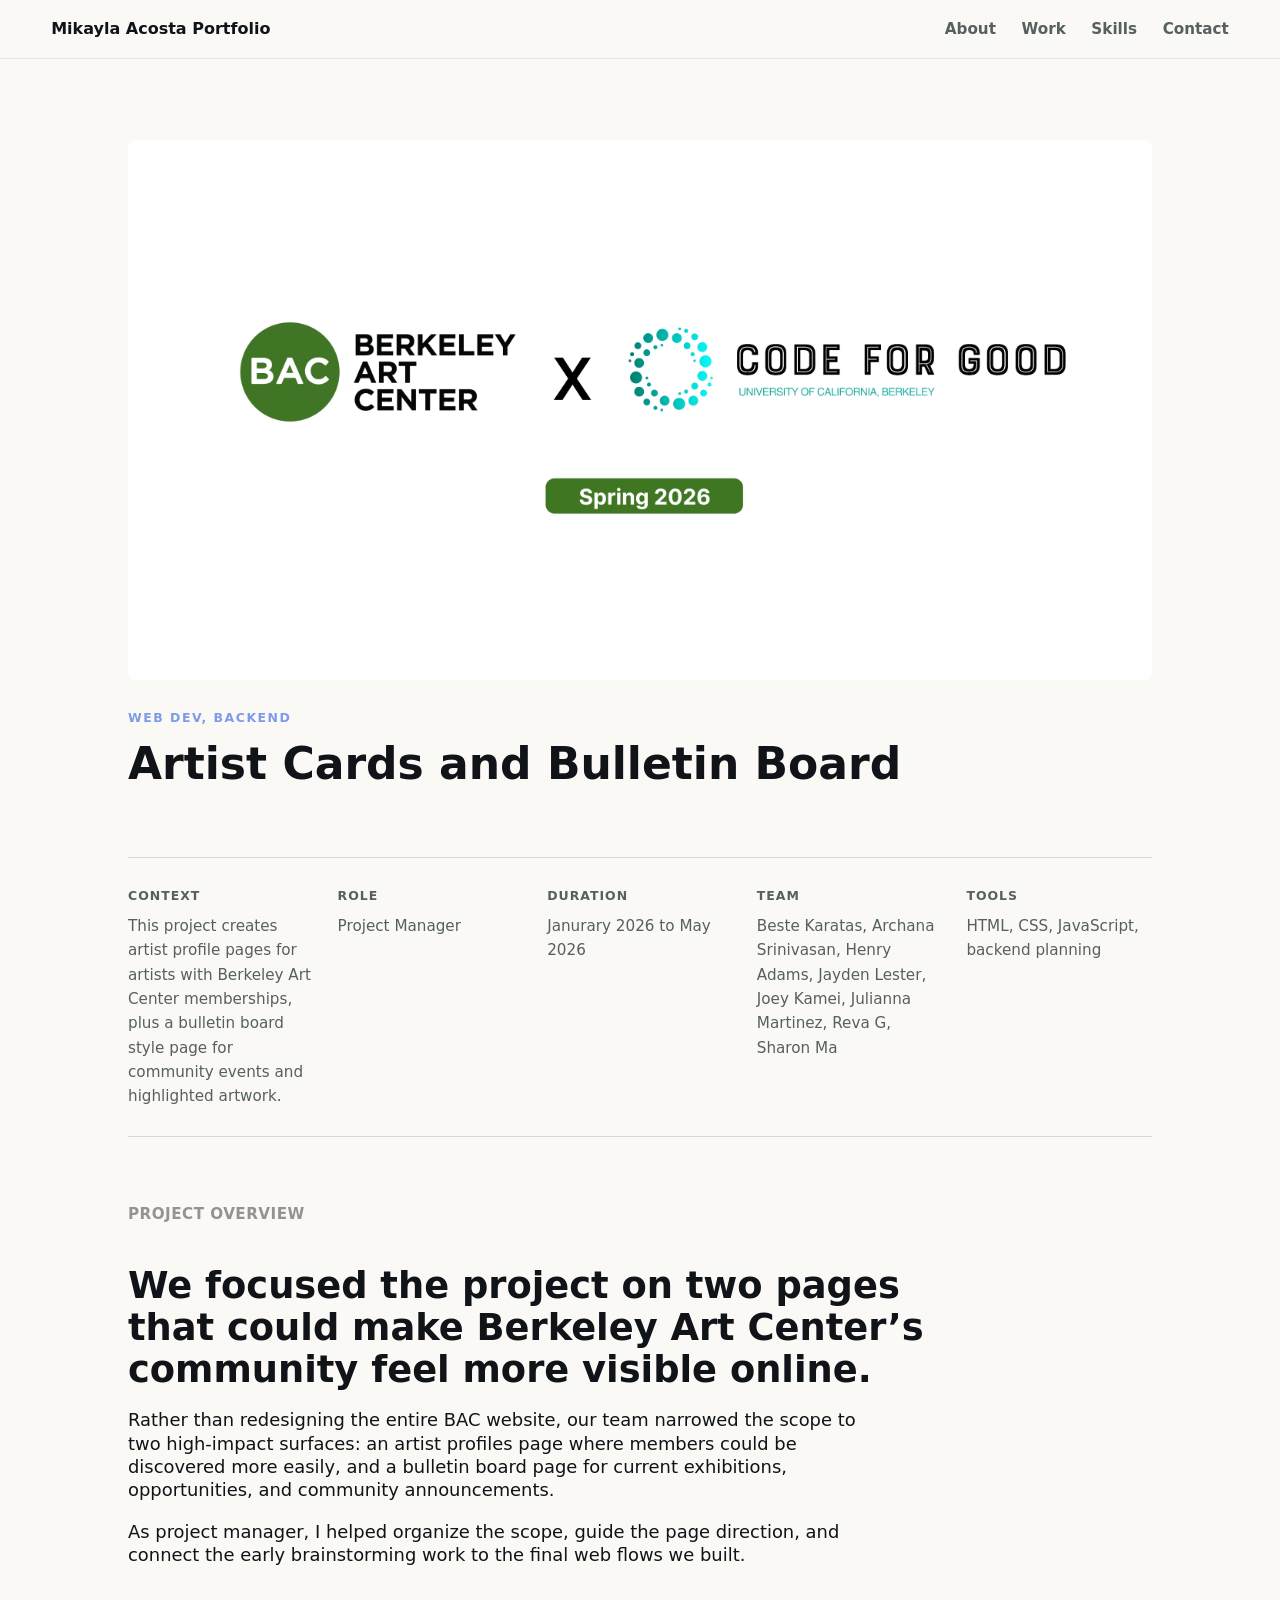
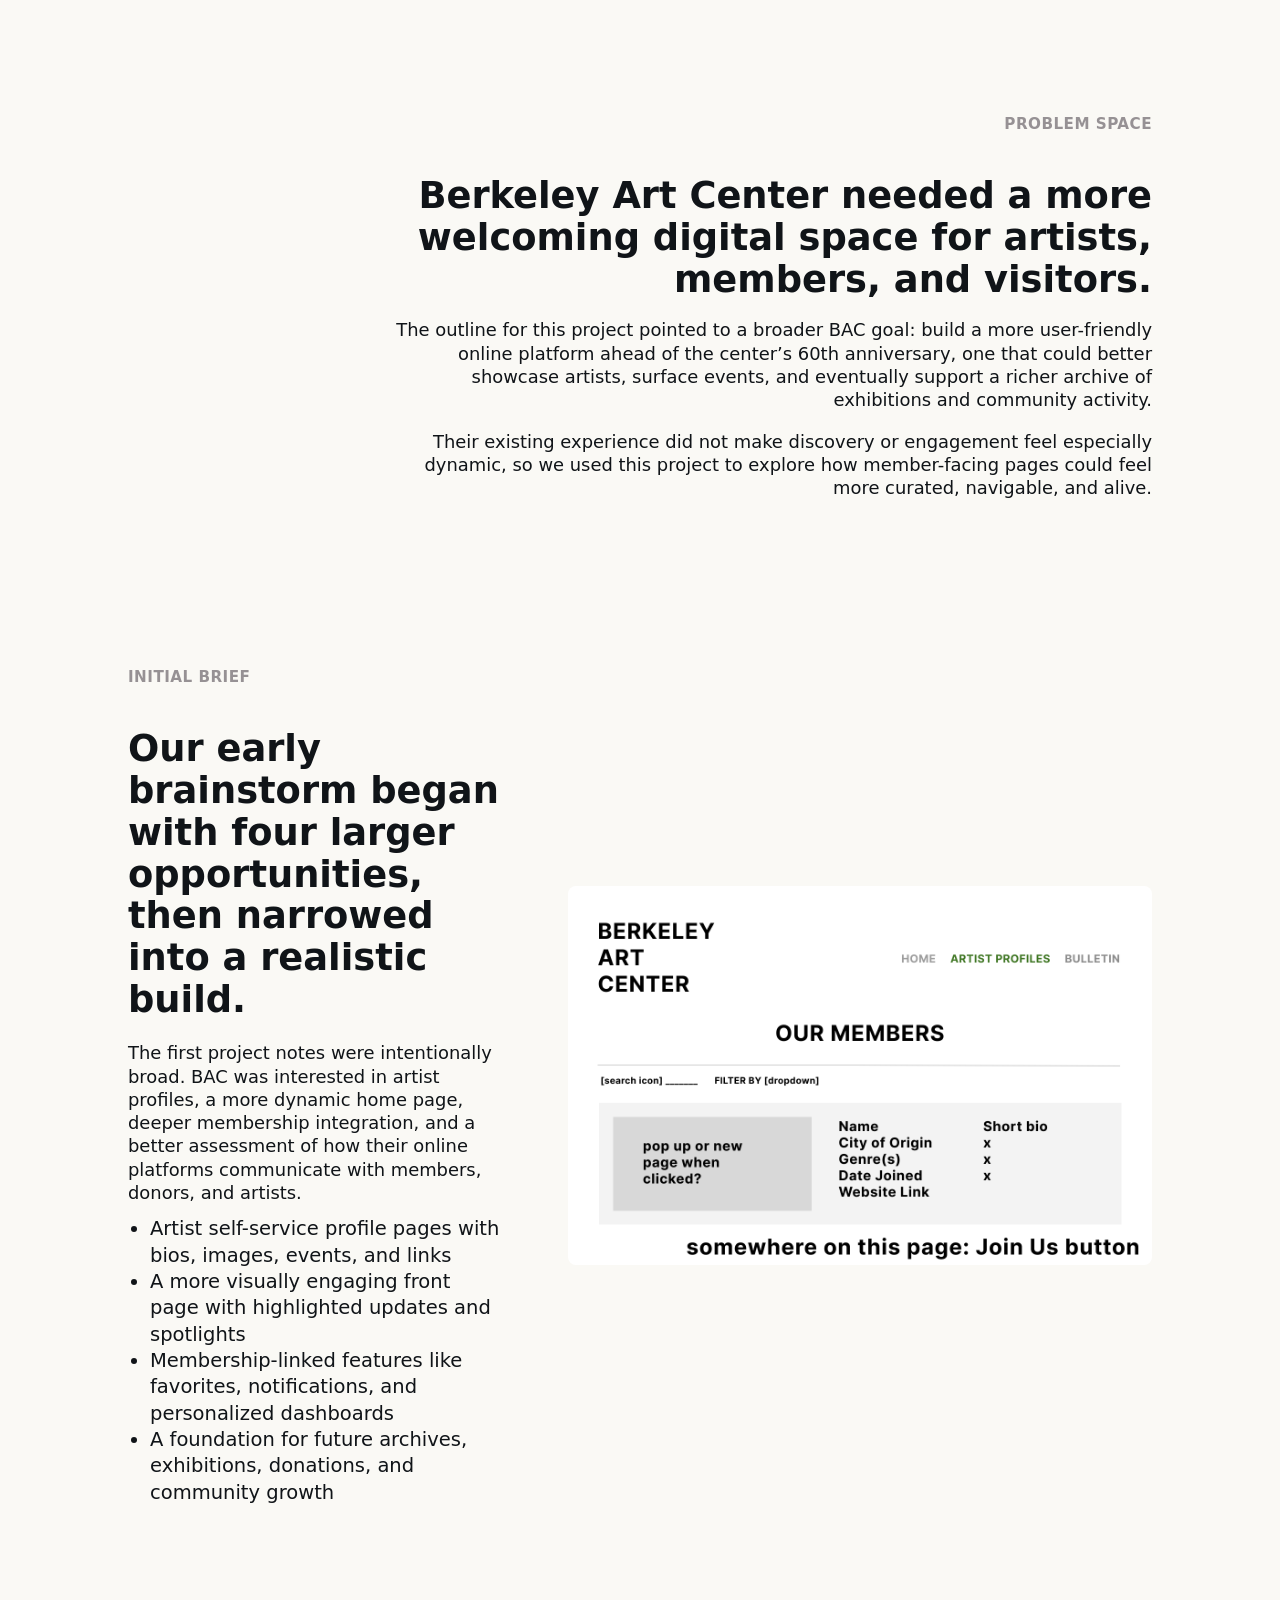
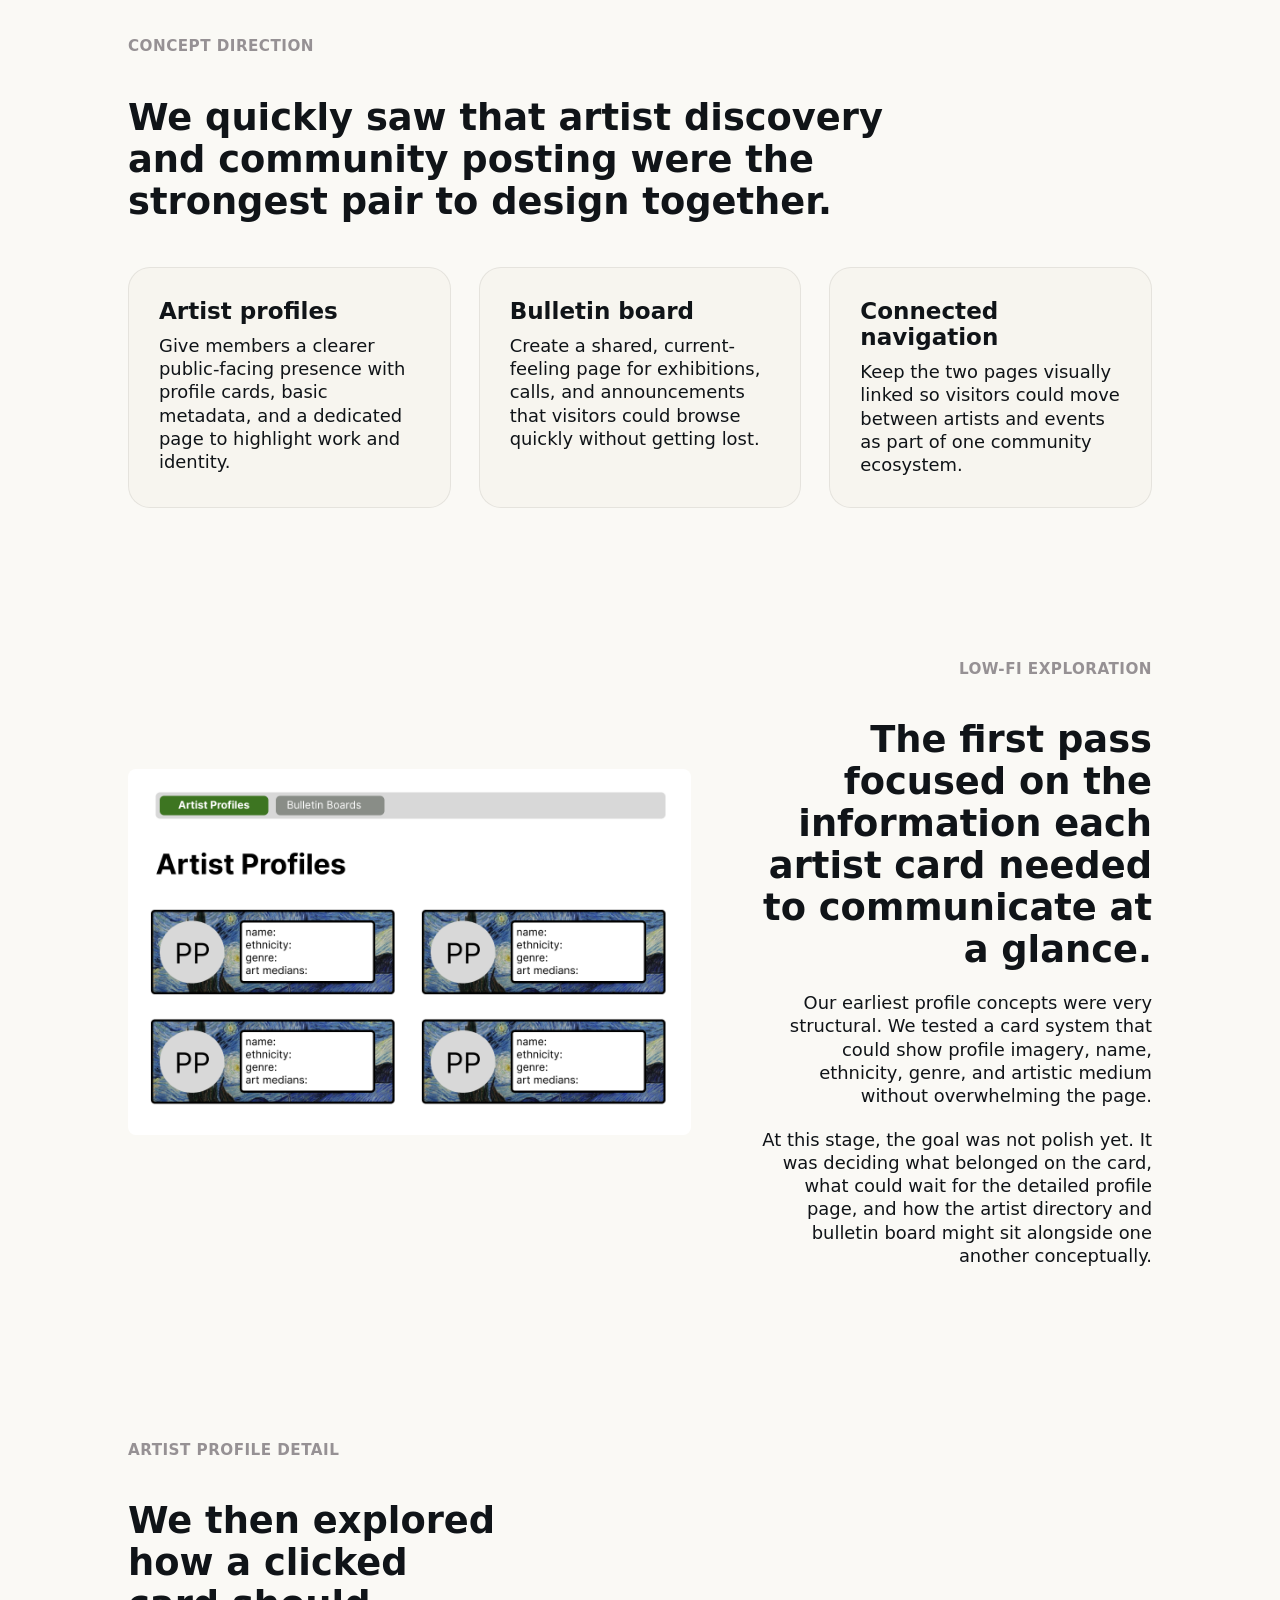
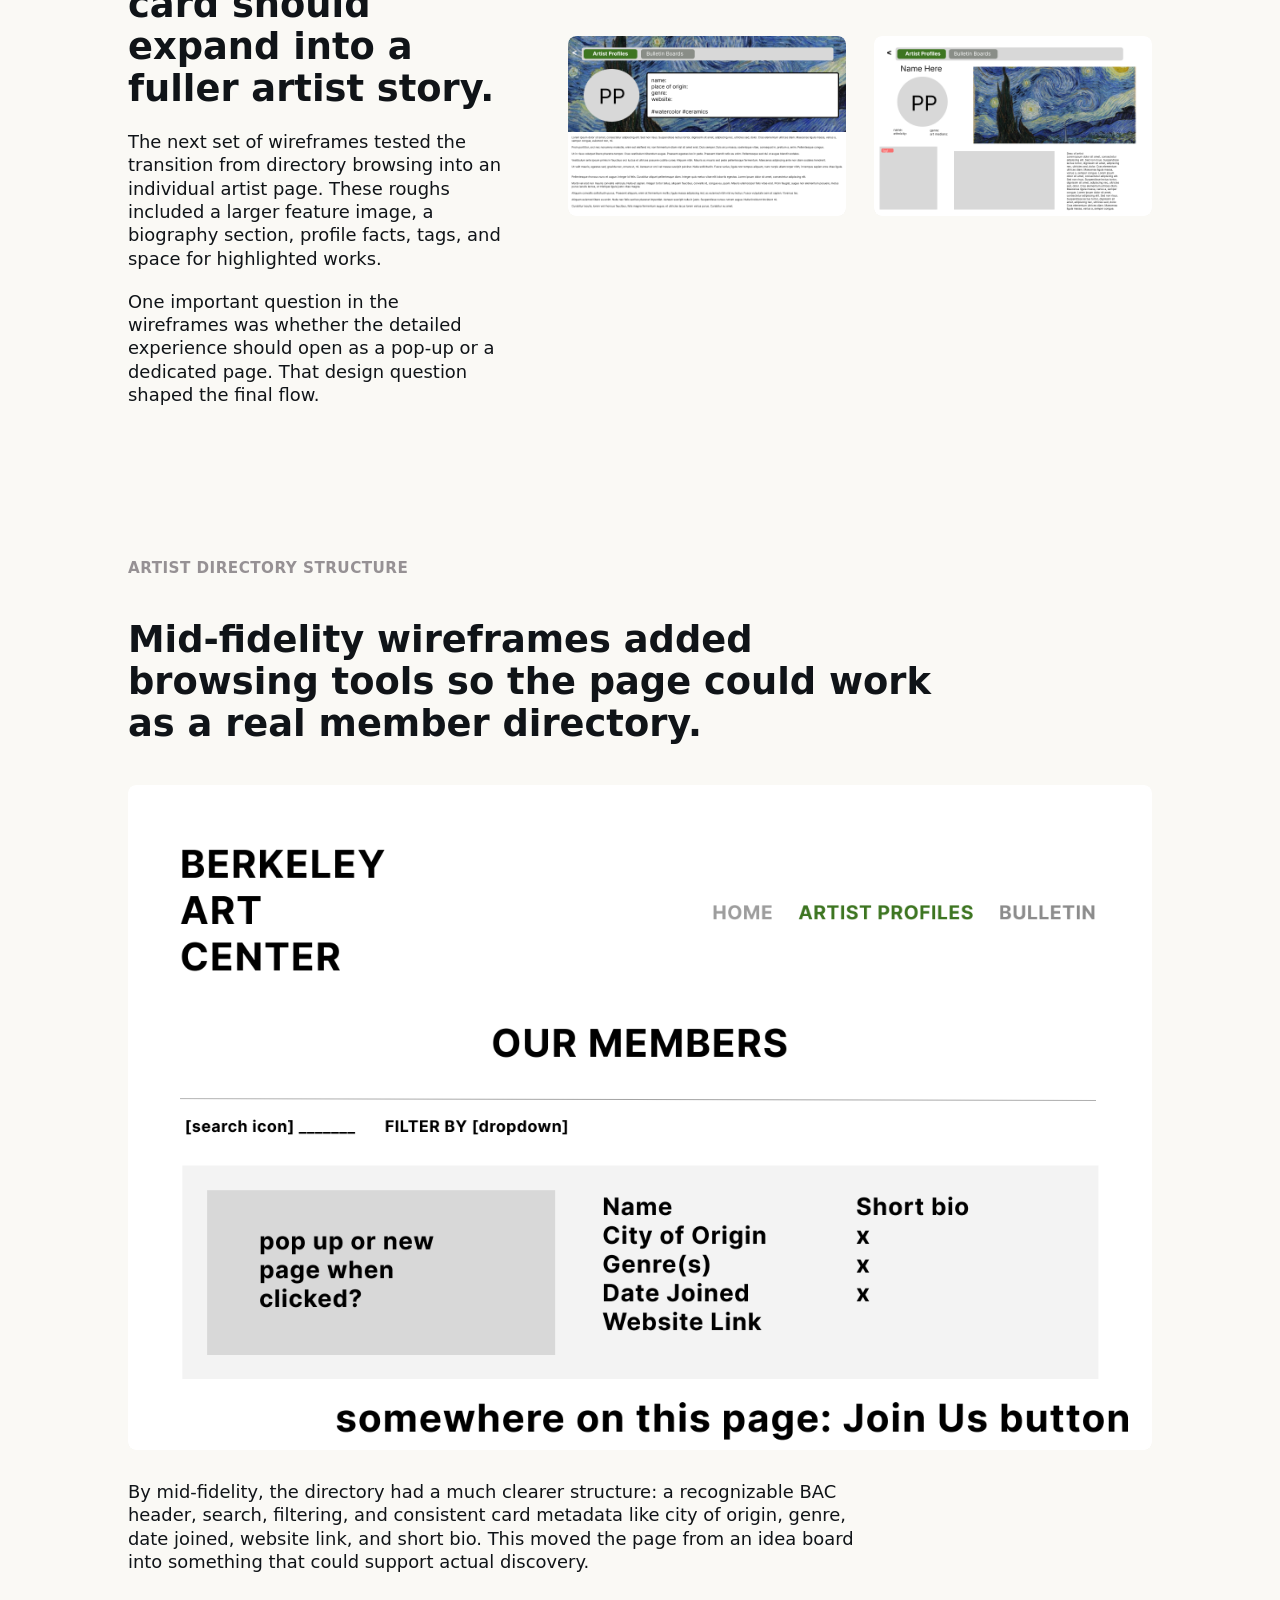
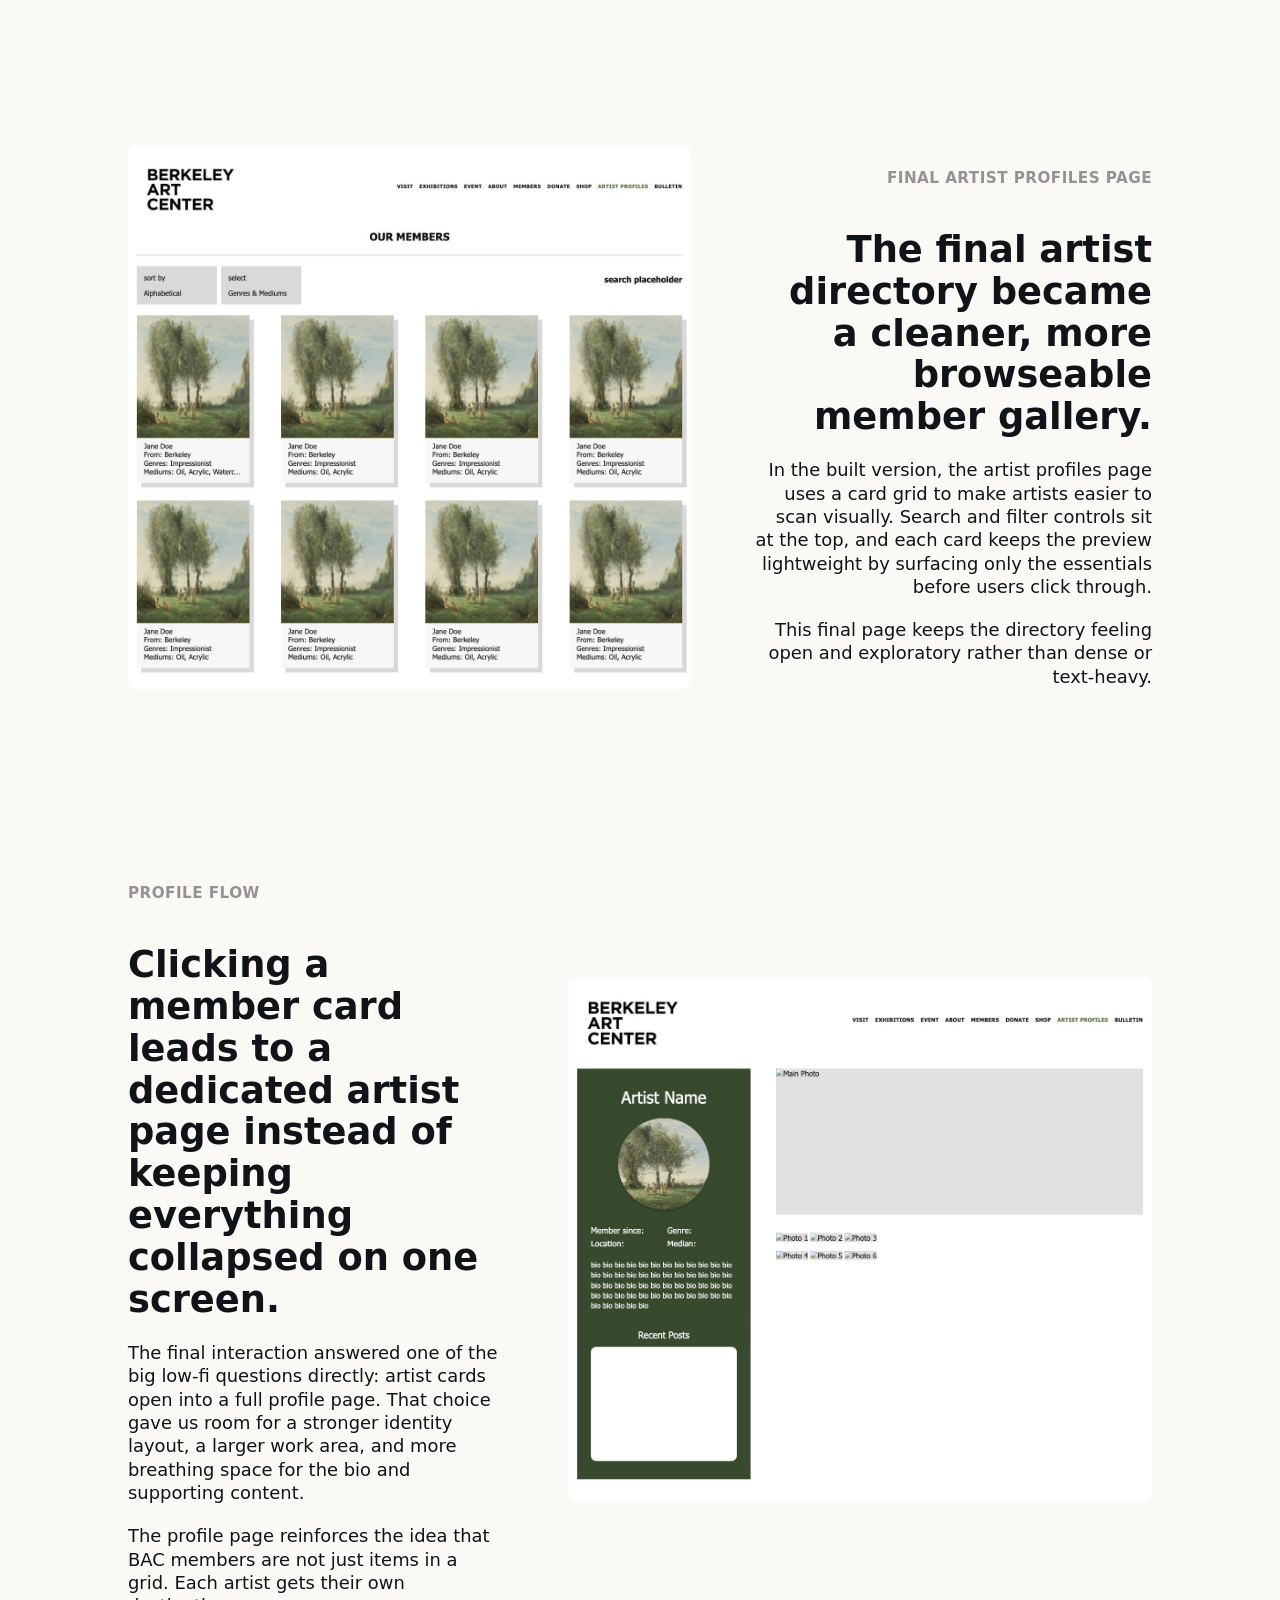
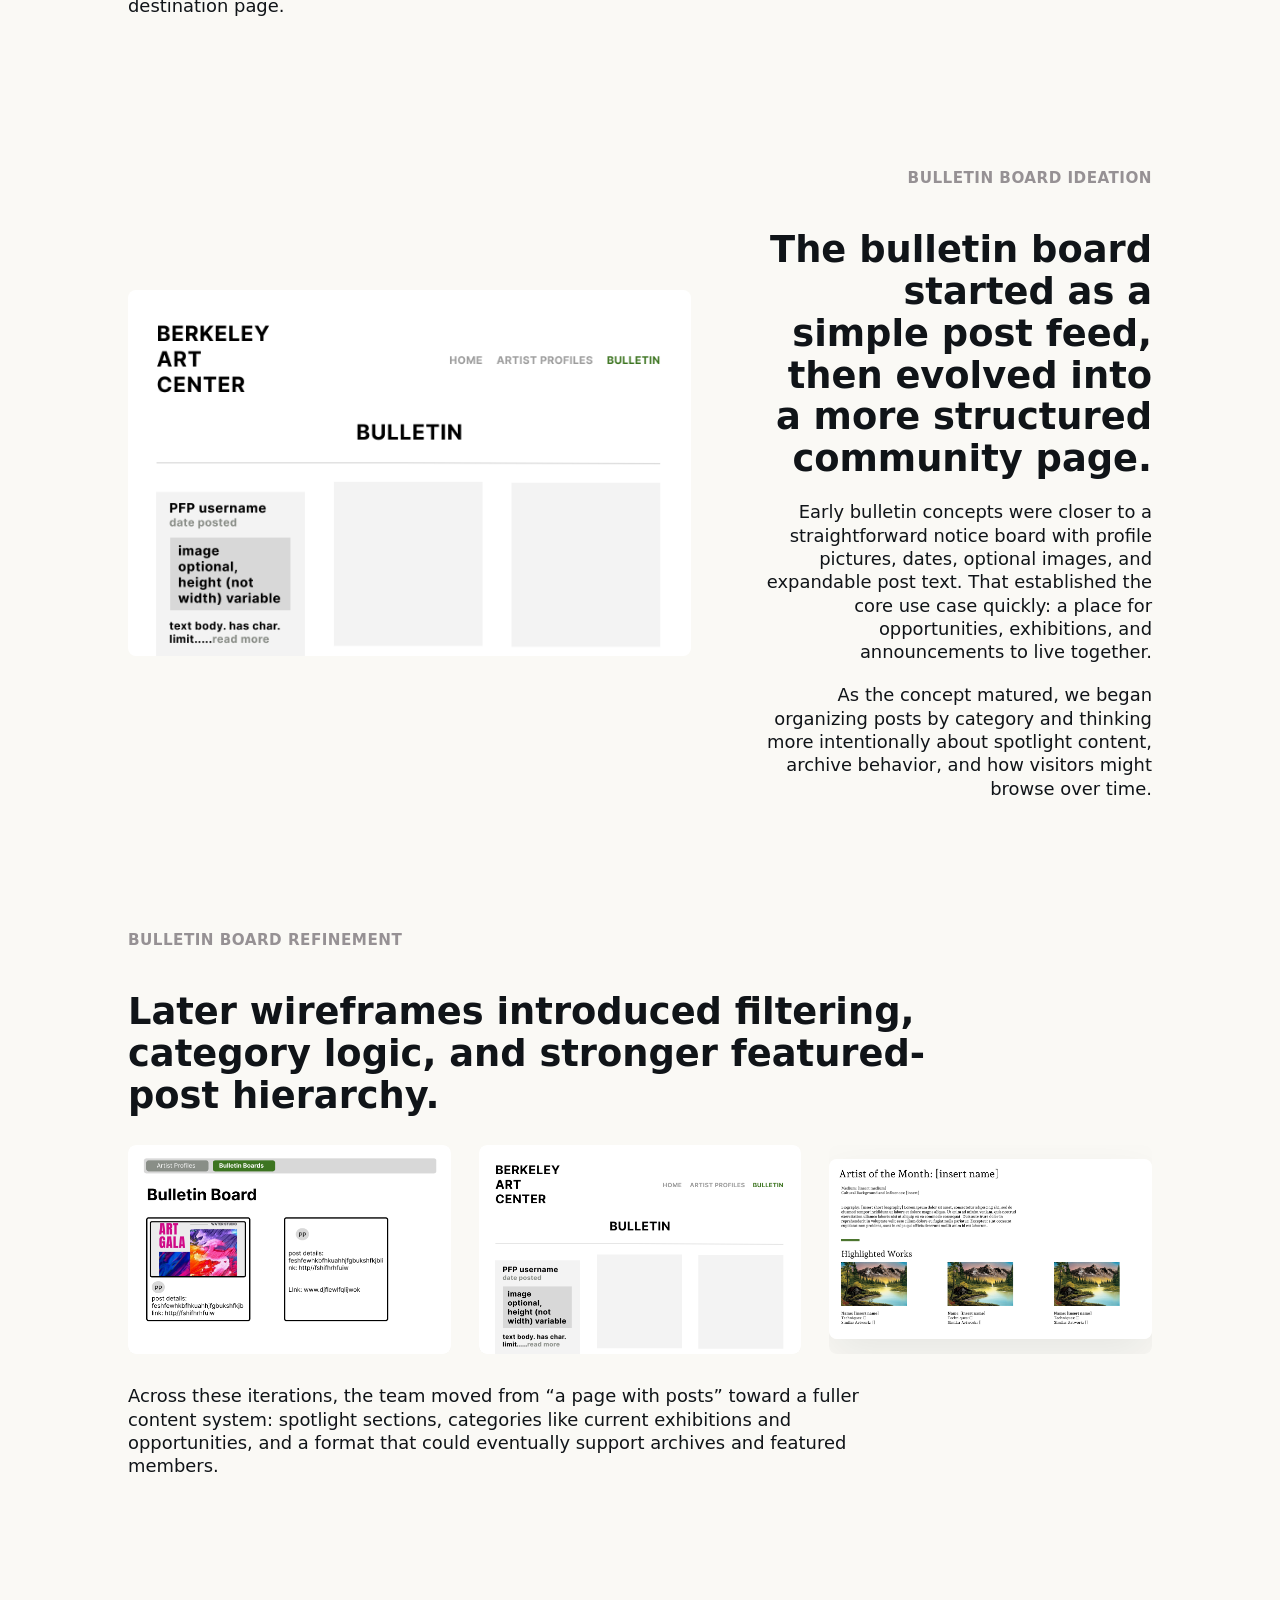
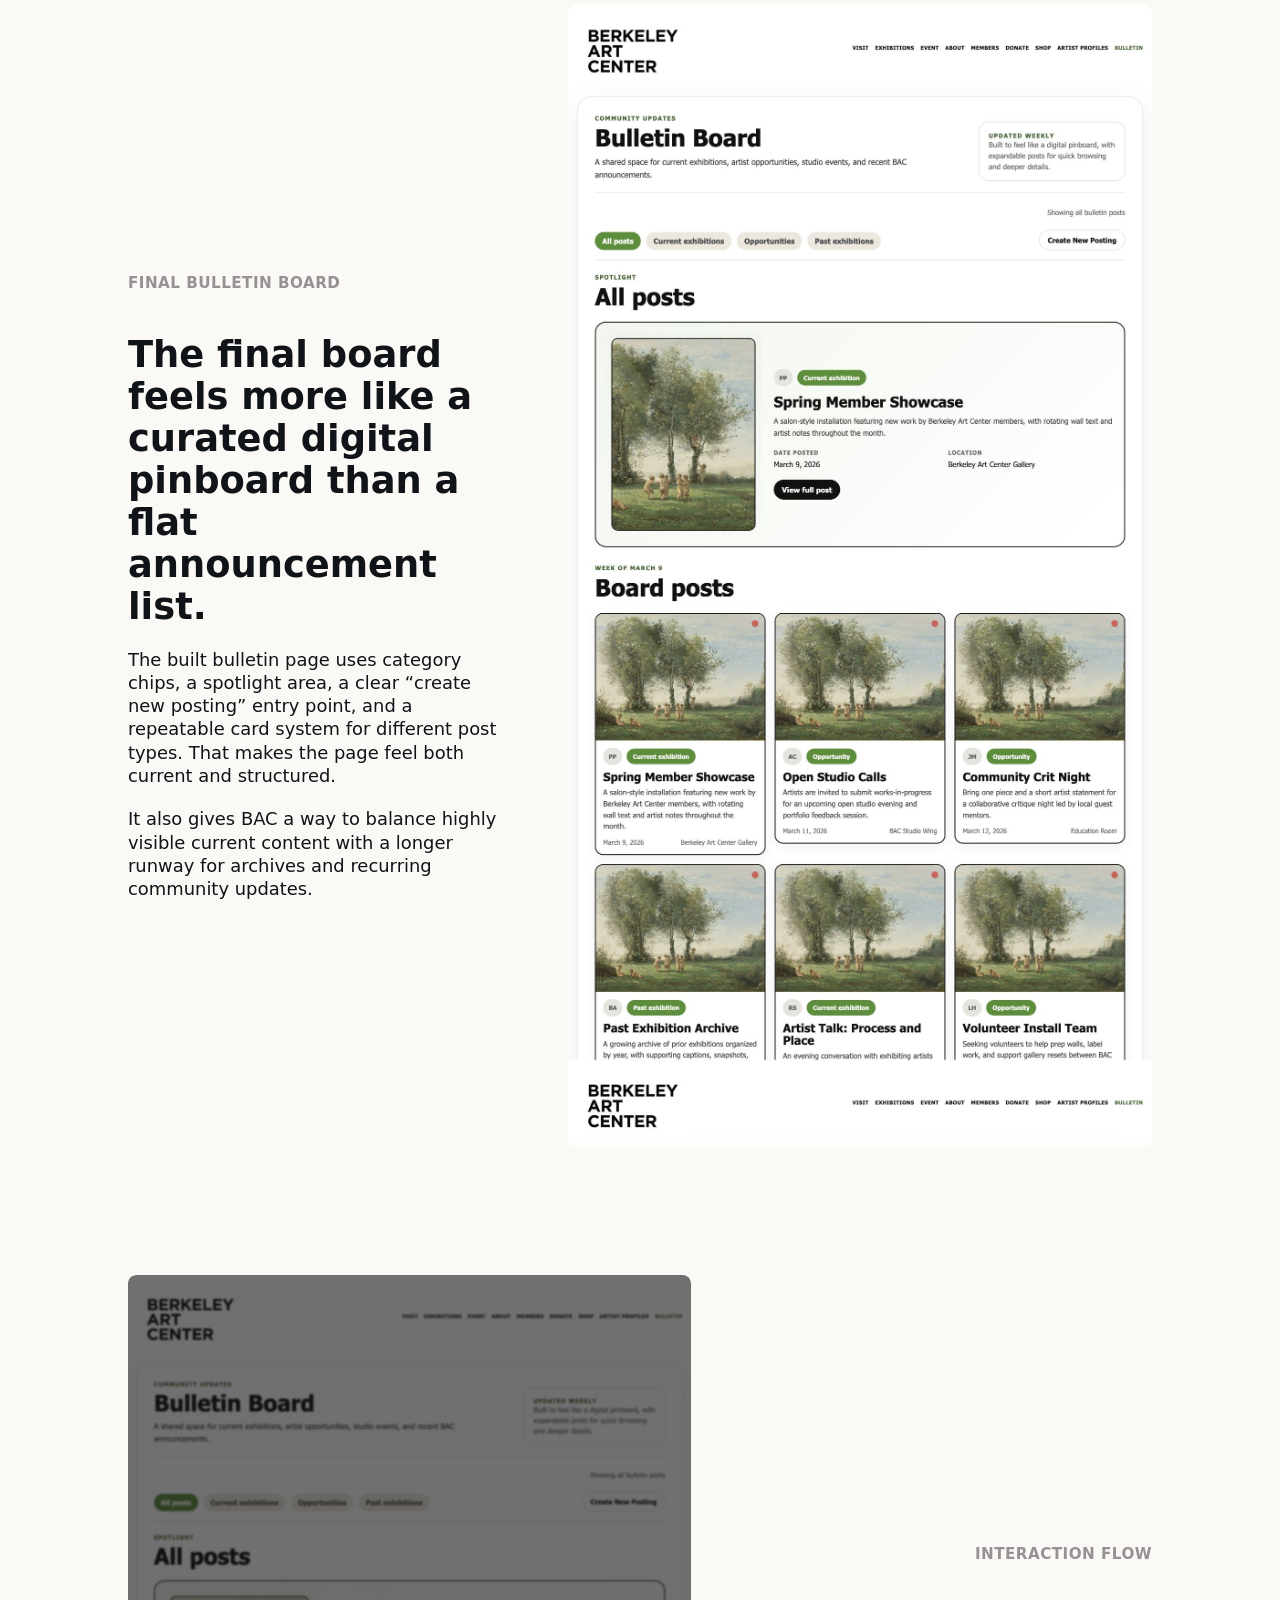
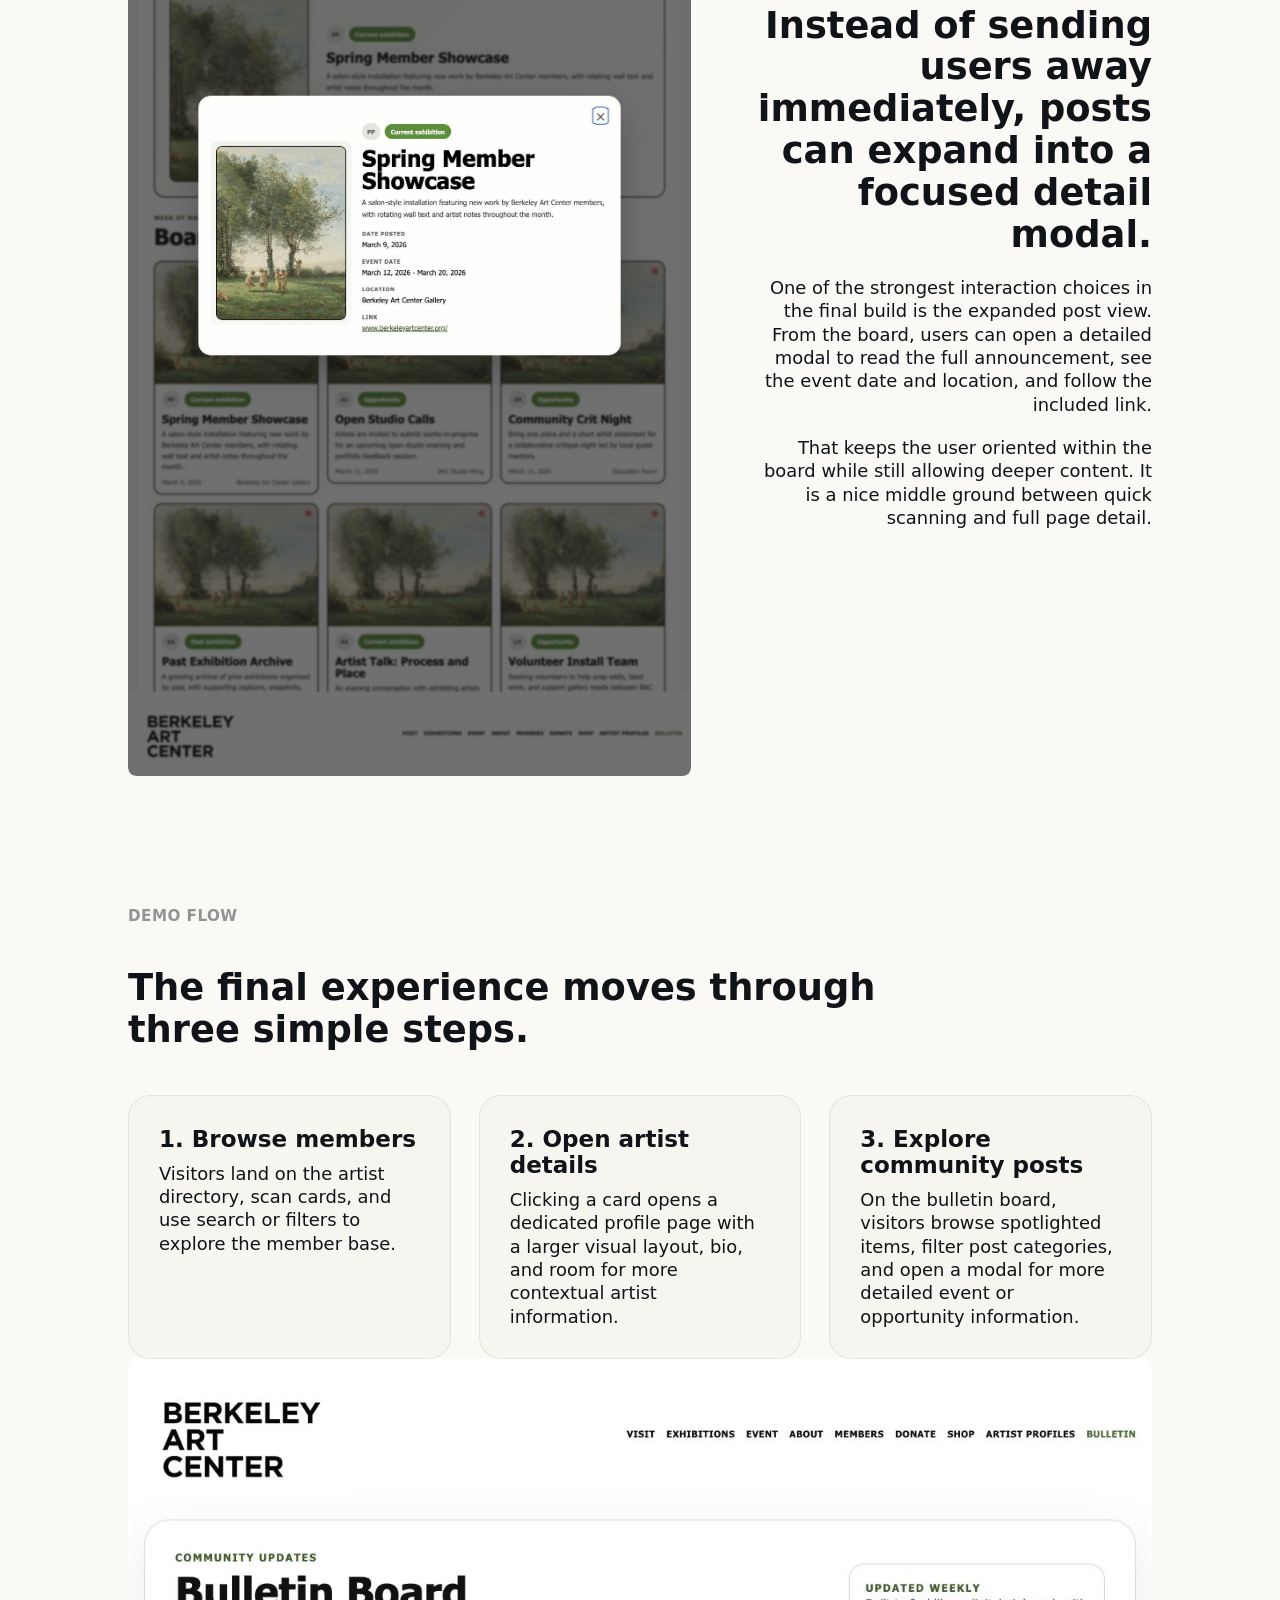
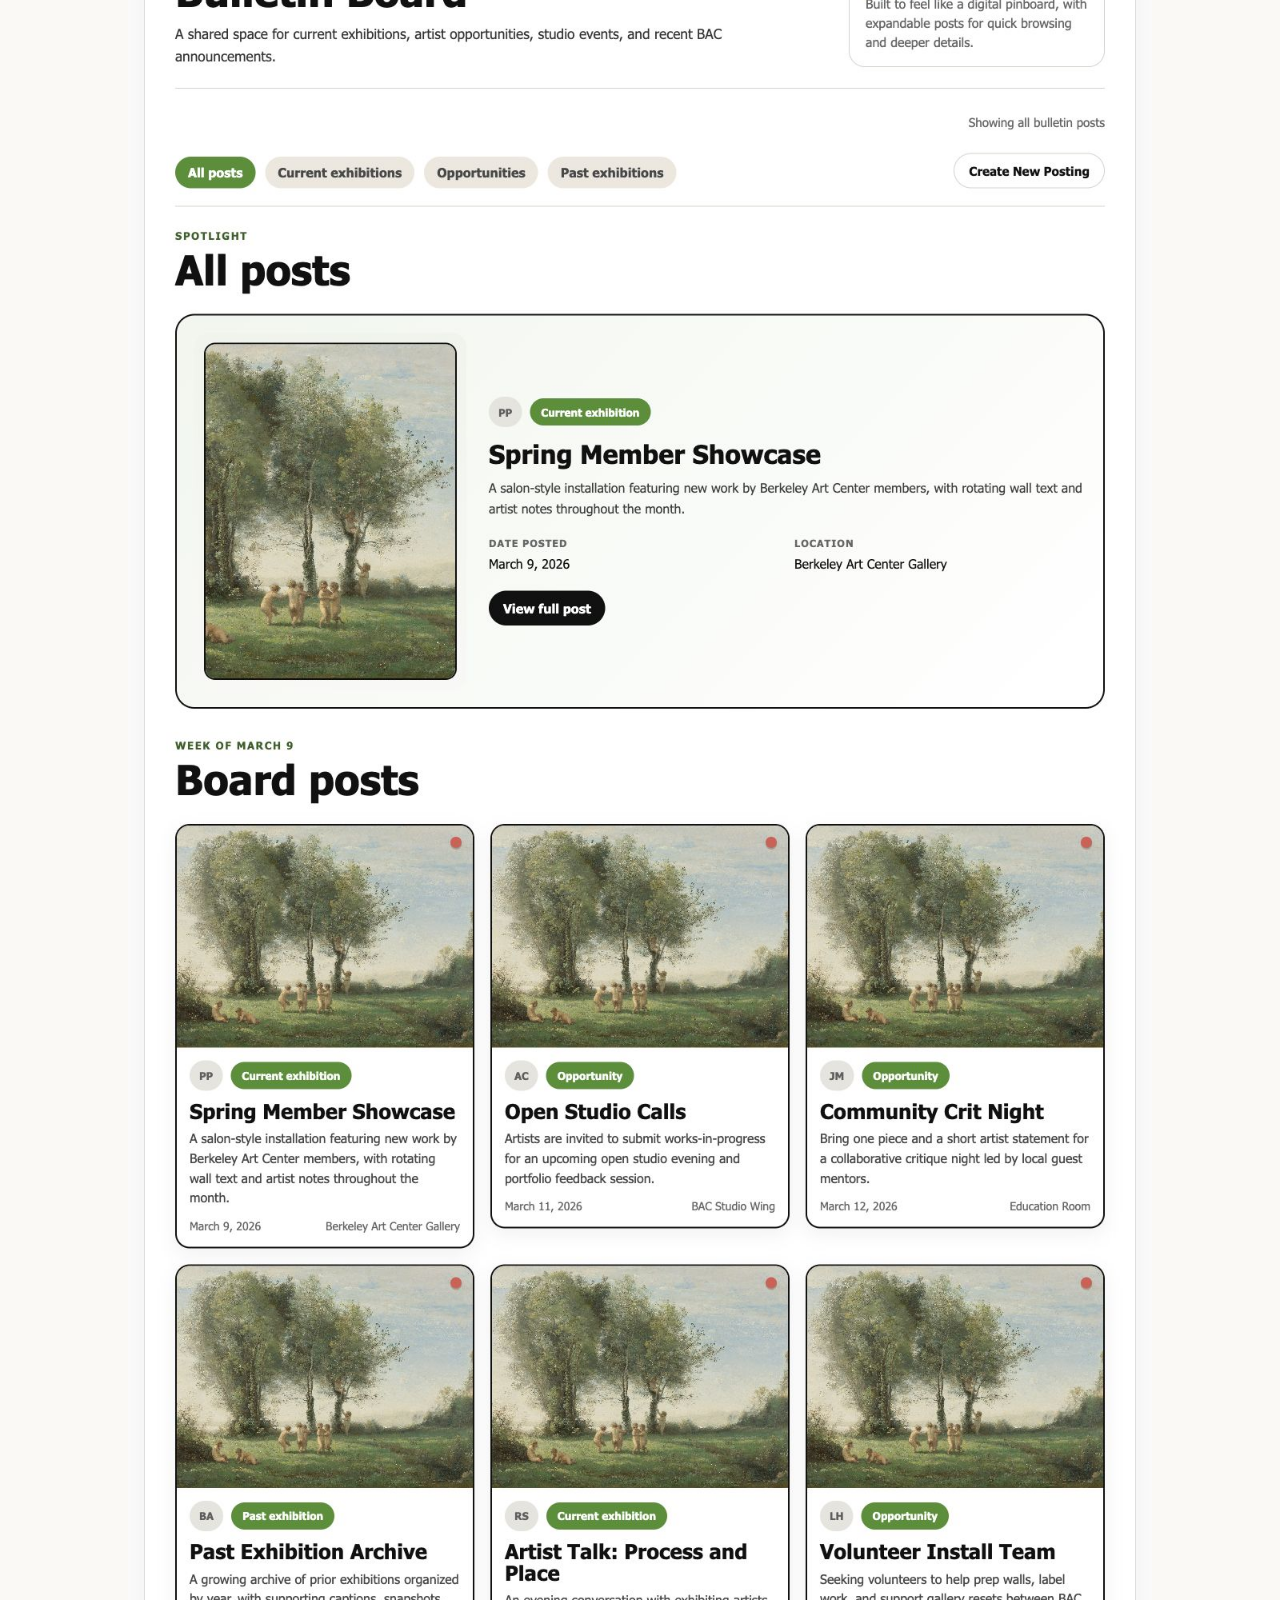
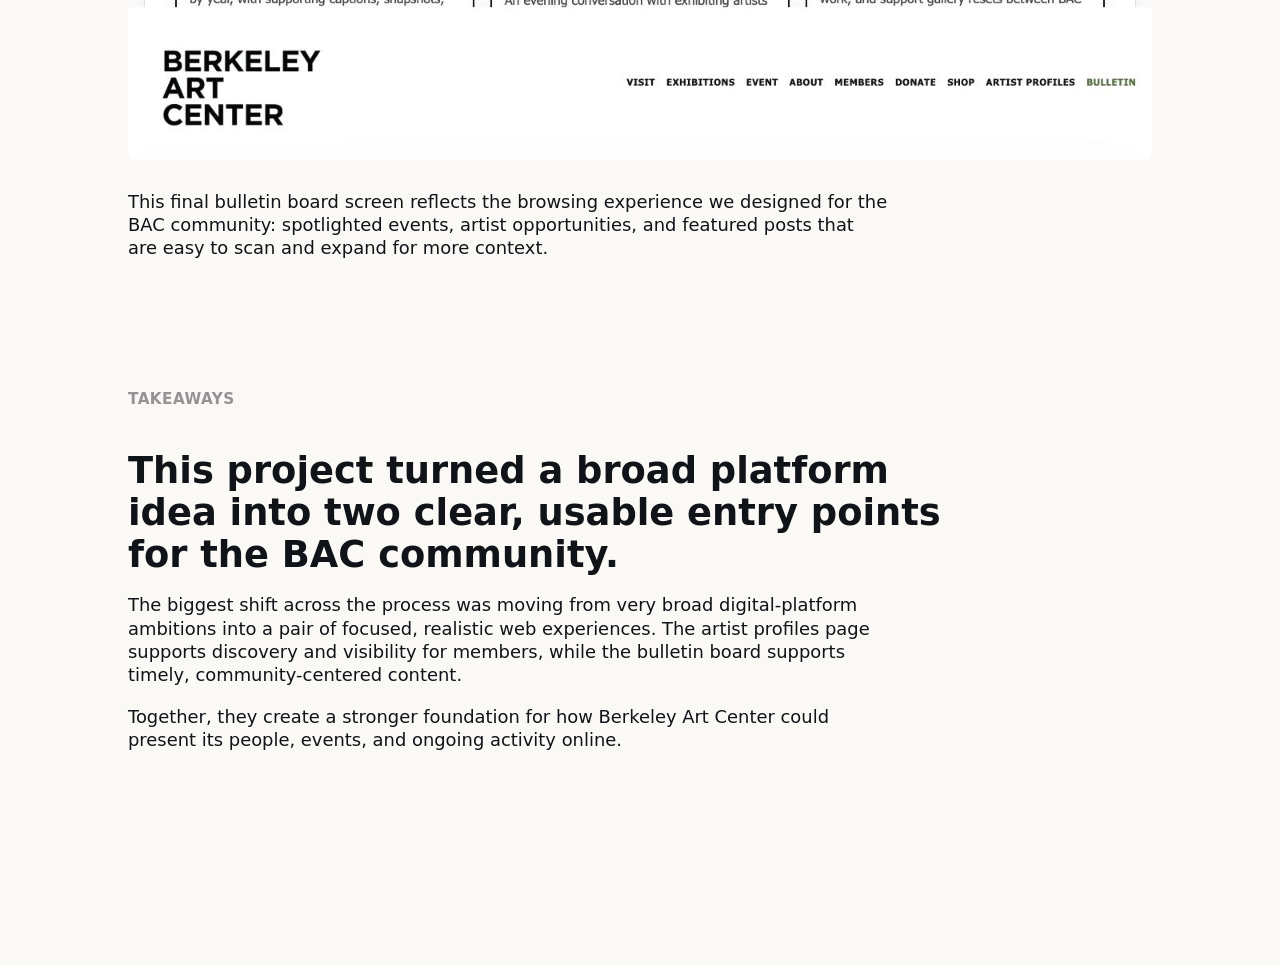
==== commit 631bd7c4: "Remove BAC demo video" ====
--- a/projects/community-archive.html
+++ b/projects/community-archive.html
@@ -340,41 +340,16 @@
             </p>
           </article>
         </div>
-        <figure
-          class="media-frame demo-video-frame prototype-video-figure inline-video-shell"
-          data-inline-video-shell
-        >
-          <video
-            data-inline-video
-            controls
-            playsinline
-            preload="metadata"
-            src="../assets/bac-demo-flow.mov"
-            poster="../assets/bac-final-landing.png"
-          >
-            Your browser does not support the demo video.
-          </video>
-          <div class="inline-video-fallback" data-inline-video-fallback hidden>
-            <img
-              src="../assets/bac-final-landing.png"
-              alt="Preview image for the Berkeley Art Center demo flow."
-            />
-            <div class="inline-video-fallback-copy">
-              <p>This browser is not rendering the demo inline.</p>
-              <a class="button-link" href="../assets/bac-demo-flow.mov" target="_blank" rel="noreferrer">
-                Open the demo video
-              </a>
-            </div>
-          </div>
+        <figure class="media-frame prototype-video-figure">
+          <img
+            src="../assets/bac-final-bulletin.png"
+            alt="The Berkeley Art Center bulletin board experience showing featured community posts."
+          />
         </figure>
         <p class="redo-caption">
-          This walkthrough shows the intended live flow: entering through the artist directory,
-          opening an individual member profile, moving into the bulletin board, and expanding a
-          featured post for more detail without leaving the page context.
-        </p>
-        <p class="redo-caption">
-          If the video does not load inline in your browser, you can open the demo directly here:
-          <a href="../assets/bac-demo-flow.mov">View the Berkeley Art Center flow recording</a>.
+          This final bulletin board screen reflects the browsing experience we designed for the
+          BAC community: spotlighted events, artist opportunities, and featured posts that are
+          easy to scan and expand for more context.
         </p>
       </section>
 
--- a/styles.css
+++ b/styles.css
@@ -1526,67 +1526,6 @@
   box-shadow: 0 18px 46px rgba(16, 20, 24, 0.08);
   display: block;
   width: 100%;
-}
-
-.inline-video-shell {
-  position: relative;
-}
-
-.inline-video-fallback {
-  align-items: center;
-  background: #f8f8f5;
-  border-radius: inherit;
-  display: grid;
-  gap: 0;
-  overflow: hidden;
-}
-
-.inline-video-fallback img {
-  display: block;
-  width: 100%;
-}
-
-.inline-video-fallback-copy {
-  align-items: center;
-  display: flex;
-  flex-wrap: wrap;
-  gap: 14px;
-  justify-content: space-between;
-  padding: 18px 20px 20px;
-}
-
-.inline-video-fallback-copy p {
-  color: var(--ink);
-  font-size: 1rem;
-  line-height: 1.5;
-  margin: 0;
-}
-
-.button-link {
-  background: var(--ink);
-  border-radius: 999px;
-  color: #fff;
-  display: inline-flex;
-  font-size: 0.98rem;
-  font-weight: 700;
-  gap: 8px;
-  padding: 0.85rem 1.25rem;
-  text-decoration: none;
-  transition: transform 180ms ease, background 180ms ease;
-}
-
-.button-link:hover,
-.button-link:focus-visible {
-  background: #2a3237;
-  transform: translateY(-1px);
-}
-
-.inline-video-shell.has-video-fallback video {
-  display: none;
-}
-
-.inline-video-shell.has-video-fallback .inline-video-fallback[hidden] {
-  display: grid;
 }
 
 .prototype-flow-top {
